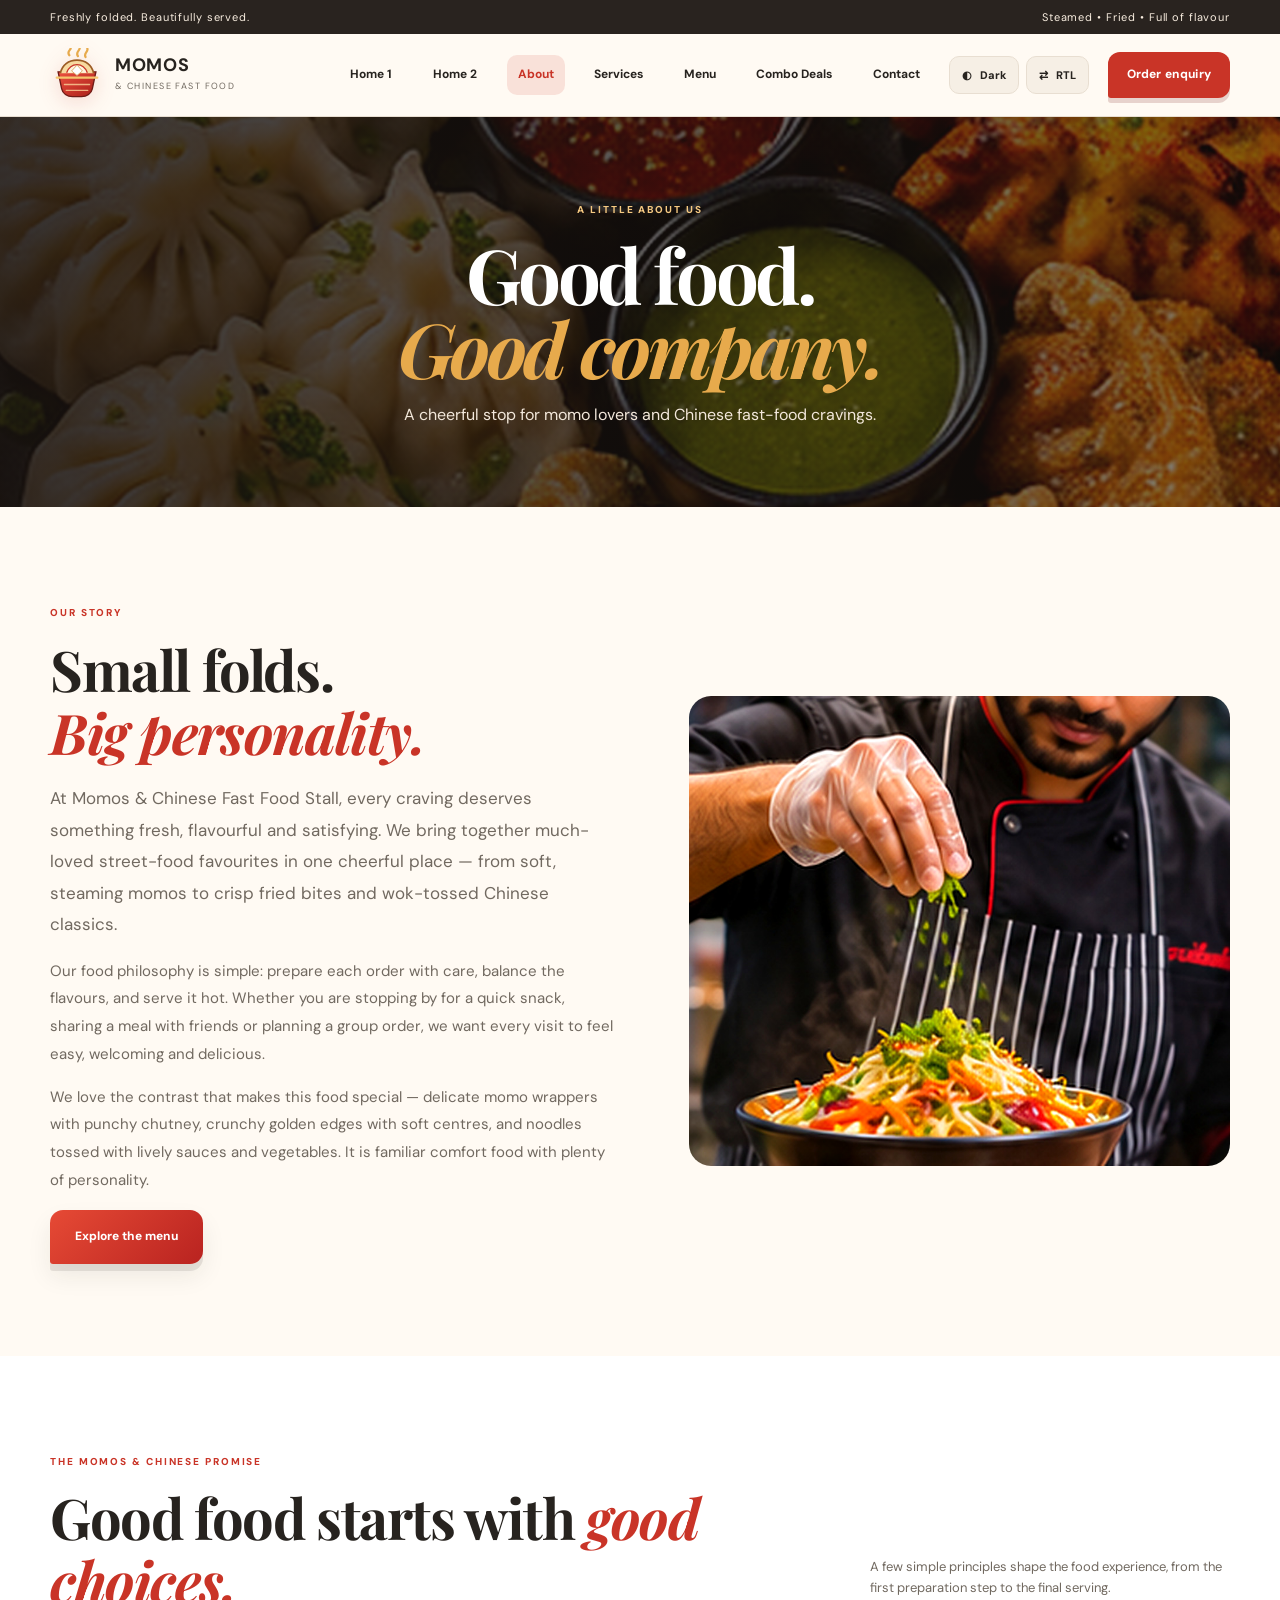
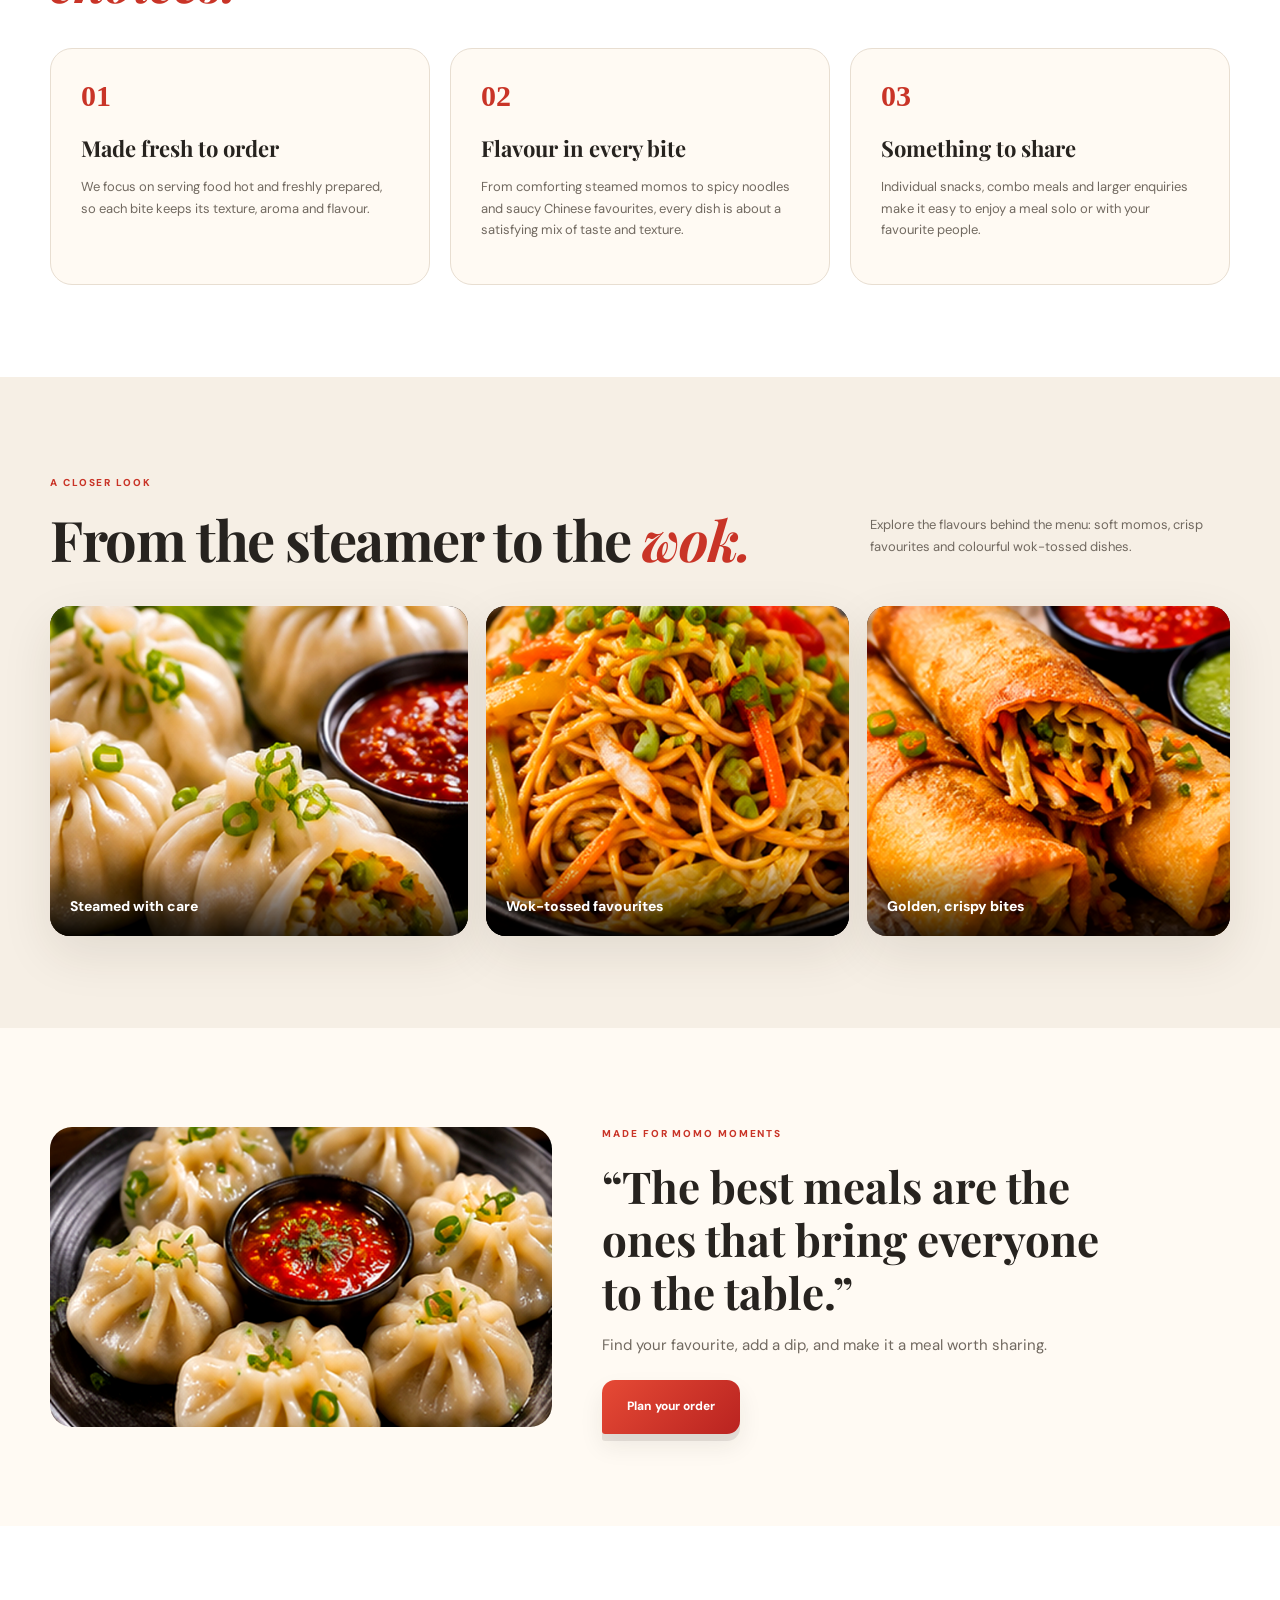
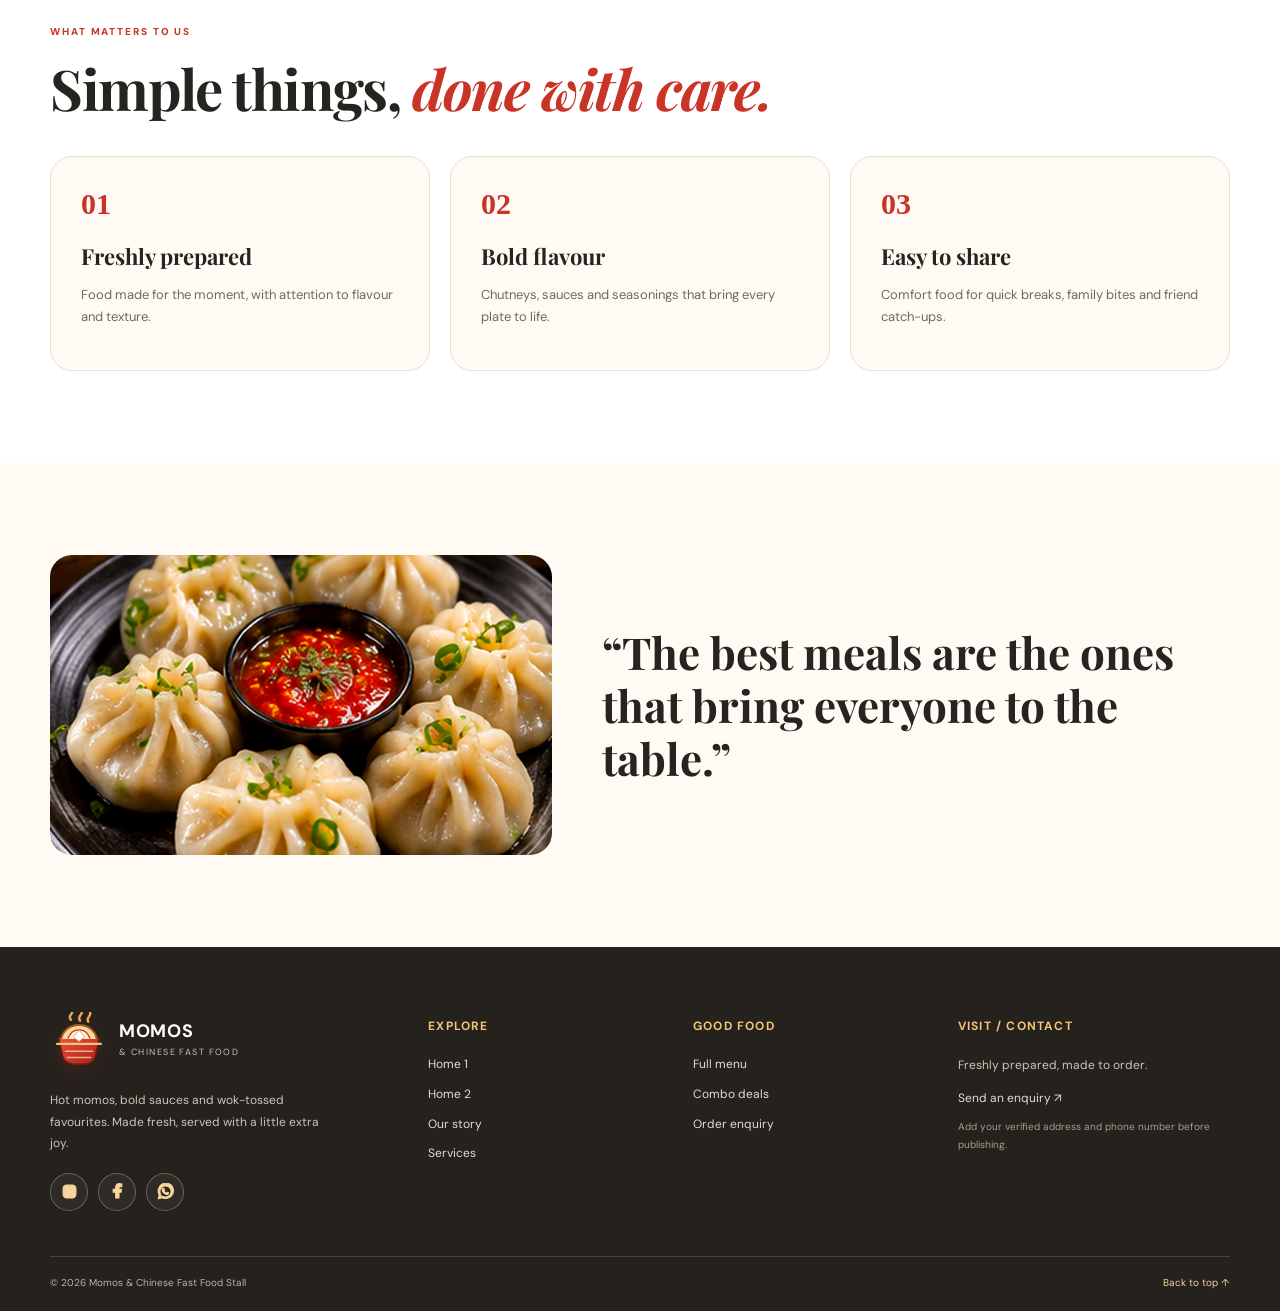
==== about.html @ 8ae29ef1 "firstbasic" ====
<!doctype html>
<html lang="en" dir="ltr" data-theme="light">

<head>
    <meta charset="utf-8">
    <meta name="viewport" content="width=device-width, initial-scale=1">
    <meta name="theme-color" content="#f7f1e8">
    <meta name="description" content="About Us | Momos & Chinese Fast Food Stall">
    <title>About Us | Momos & Chinese Fast Food Stall</title>
    <link rel="icon" href="assets/favicon.svg" type="image/svg+xml">
    <link rel="preconnect" href="https://fonts.googleapis.com">
    <link rel="preconnect" href="https://fonts.gstatic.com" crossorigin>
    <link
        href="https://fonts.googleapis.com/css2?family=DM+Sans:wght@400;500;600;700;800&family=Playfair+Display:wght@600;700;800&display=swap"
        rel="stylesheet">
    <link rel="stylesheet" href="assets/style.css">
</head>

<body class="inner-page" id="top">
    <header class="site-header">
        <div class="top-strip">
            <div class="container top-inner"><span>Freshly folded. Beautifully served.</span><span>Steamed • Fried •
                    Full of flavour</span></div>
        </div>
        <div class="container nav-wrap">
            <a class="brand" href="index.html"><img class="brand-logo" src="assets/momos-logo.svg"
                    alt="Momos & Chinese logo"><span><b>MOMOS</b><small>& CHINESE FAST FOOD</small></span></a>
            <button class="menu-toggle" aria-label="Open navigation"
                aria-expanded="false"><i></i><i></i><i></i></button>
            <nav class="main-nav"><a href="index.html" class="">Home 1</a><a href="home-2.html" class="">Home 2</a><a
                    href="about.html" class="active">About</a><a href="services.html" class="">Services</a><a
                    href="menu.html" class="">Menu</a><a href="combos.html" class="">Combo Deals</a><a
                    href="contact.html" class="">Contact</a>
                <div class="nav-tools"><button class="tool-btn" id="themeToggle" type="button"
                        aria-label="Toggle dark theme">◐ <span>Theme</span></button><button class="tool-btn"
                        id="rtlToggle" type="button" aria-label="Toggle RTL layout">⇄ <span>RTL</span></button></div><a
                    class="nav-order" href="contact.html#order-form">Order enquiry <span> </span></a>
            </nav>
        </div>
    </header>
    <main>
        <section class="page-hero">
            <div class="page-hero-bg" style="background-image:url('assets/images/food-08.jpg')"></div>
            <div class="page-hero-overlay"></div>
            <div class="container page-hero-content"><span class="eyebrow light">A LITTLE ABOUT US</span>
                <h1>Good food.<br><em>Good company.</em></h1>
                <p>A cheerful stop for momo lovers and Chinese fast-food cravings.</p>
            </div>
        </section>
        <section class="section">
            <div class="container about-layout" data-reveal>
                <div><span class="eyebrow">OUR STORY</span>
                    <h2>Small folds.<br><em>Big personality.</em></h2>
                    <p class="lead">At Momos & Chinese Fast Food Stall, every craving deserves something fresh,
                        flavourful and satisfying. We bring together much-loved street-food favourites in one cheerful
                        place — from soft, steaming momos to crisp fried bites and wok-tossed Chinese classics.</p>
                    <p>Our food philosophy is simple: prepare each order with care, balance the flavours, and serve it
                        hot. Whether you are stopping by for a quick snack, sharing a meal with friends or planning a
                        group order, we want every visit to feel easy, welcoming and delicious.</p>
                    <p>We love the contrast that makes this food special — delicate momo wrappers with punchy chutney,
                        crunchy golden edges with soft centres, and noodles tossed with lively sauces and vegetables. It
                        is familiar comfort food with plenty of personality.</p><a class="btn btn-primary"
                        href="menu.html">Explore the menu</a>
                </div><img src="assets/images/food-17.jpg"
                    alt="A freshly prepared platter of momos and Chinese favourites" loading="lazy">
            </div>
        </section>
        <section class="section values-section">
            <div class="container" data-reveal>
                <div class="section-head">
                    <div><span class="eyebrow">THE MOMOS & CHINESE PROMISE</span>
                        <h2>Good food starts with <em>good choices.</em></h2>
                    </div>
                    <p class="section-note">A few simple principles shape the food experience, from the first
                        preparation step to the final serving.</p>
                </div>
                <div class="value-grid">
                    <article><b>01</b>
                        <h3>Made fresh to order</h3>
                        <p>We focus on serving food hot and freshly prepared, so each bite keeps its texture, aroma and
                            flavour.</p>
                    </article>
                    <article><b>02</b>
                        <h3>Flavour in every bite</h3>
                        <p>From comforting steamed momos to spicy noodles and saucy Chinese favourites, every dish is
                            about a satisfying mix of taste and texture.</p>
                    </article>
                    <article><b>03</b>
                        <h3>Something to share</h3>
                        <p>Individual snacks, combo meals and larger enquiries make it easy to enjoy a meal solo or with
                            your favourite people.</p>
                    </article>
                </div>
            </div>
        </section>
        <section class="section about-gallery-section">
            <div class="container" data-reveal>
                <div class="section-head">
                    <div><span class="eyebrow">A CLOSER LOOK</span>
                        <h2>From the steamer to the <em>wok.</em></h2>
                    </div>
                    <p class="section-note">Explore the flavours behind the menu: soft momos, crisp favourites and
                        colourful wok-tossed dishes.</p>
                </div>
                <div class="about-photo-grid">
                    <figure><img src="assets/images/food-01.jpg" alt="Steamed momos with chilli dip" loading="lazy">
                        <figcaption>Steamed with care</figcaption>
                    </figure>
                    <figure><img src="assets/images/food-04.jpg" alt="Wok tossed noodles with vegetables"
                            loading="lazy">
                        <figcaption>Wok-tossed favourites</figcaption>
                    </figure>
                    <figure><img src="assets/images/food-07.jpg" alt="Golden fried momos and dipping sauce"
                            loading="lazy">
                        <figcaption>Golden, crispy bites</figcaption>
                    </figure>
                </div>
            </div>
        </section>
        <section class="section">
            <div class="container about-quote" data-reveal><img src="assets/images/food-10.jpg"
                    alt="A colourful platter of momos and Chinese snacks" loading="lazy">
                <div><span class="eyebrow">MADE FOR MOMO MOMENTS</span>
                    <blockquote>“The best meals are the ones that bring everyone to the table.”</blockquote>
                    <p>Find your favourite, add a dip, and make it a meal worth sharing.</p><a class="btn btn-primary"
                        href="contact.html#order-form">Plan your order</a>
                </div>
            </div>
        </section>
        <section class="section values-section">
            <div class="container">
                <div class="section-head">
                    <div><span class="eyebrow">WHAT MATTERS TO US</span>
                        <h2>Simple things, <em>done with care.</em></h2>
                    </div>
                </div>
                <div class="value-grid">
                    <article><b>01</b>
                        <h3>Freshly prepared</h3>
                        <p>Food made for the moment, with attention to flavour and texture.</p>
                    </article>
                    <article><b>02</b>
                        <h3>Bold flavour</h3>
                        <p>Chutneys, sauces and seasonings that bring every plate to life.</p>
                    </article>
                    <article><b>03</b>
                        <h3>Easy to share</h3>
                        <p>Comfort food for quick breaks, family bites and friend catch-ups.</p>
                    </article>
                </div>
            </div>
        </section>
        <section class="section">
            <div class="container about-quote"><img src="assets/images/food-10.jpg" alt="Steamed momos close up">
                <blockquote>“The best meals are the ones that bring everyone to the table.”</blockquote>
            </div>
        </section>
    </main>
    <footer class="footer">
        <div class="container footer-grid">
            <div class="footer-brand"><a class="brand" href="index.html"><img class="brand-logo"
                        src="assets/momos-logo.svg" alt="Momos & Chinese logo"><span><b>MOMOS</b><small>& CHINESE FAST
                            FOOD</small></span></a>
                <p>Hot momos, bold sauces and wok-tossed favourites. Made fresh, served with a little extra joy.</p>
                <div class="footer-social" aria-label="Social media links"><a href="https://www.instagram.com/"
                        target="_blank" rel="noopener" aria-label="Instagram" title="Instagram"><svg viewBox="0 0 24 24"
                            aria-hidden="true">
                            <rect x="3" y="3" width="18" height="18" rx="5" />
                            <circle cx="12" cy="12" r="4" />
                            <circle cx="17.5" cy="6.5" r="1" />
                        </svg></a><a href="https://www.facebook.com/" target="_blank" rel="noopener"
                        aria-label="Facebook" title="Facebook"><svg viewBox="0 0 24 24" aria-hidden="true">
                            <path
                                d="M14 21v-8h3l.5-4H14V7c0-1.2.4-2 2-2h2V1.4C17.2 1.2 16.1 1 14.7 1 11.5 1 9.5 3 9.5 6.6V9H6v4h3.5v8z" />
                        </svg></a><a href="https://wa.me/" target="_blank" rel="noopener" aria-label="WhatsApp"
                        title="WhatsApp"><svg viewBox="0 0 24 24" aria-hidden="true">
                            <path
                                d="M20.5 3.5A11 11 0 0 0 3.2 16.8L2 22l5.4-1.4A11 11 0 0 0 20.5 3.5ZM12 20a8 8 0 0 1-4.1-1.1l-.3-.2-3.2.8.9-3.1-.2-.3A8 8 0 1 1 12 20Zm4.4-6c-.2-.1-1.4-.7-1.6-.8s-.4-.1-.5.1-.6.8-.8.9-.3.2-.5.1a6.5 6.5 0 0 1-1.9-1.2 7 7 0 0 1-1.3-1.6c-.1-.2 0-.3.1-.4l.4-.5c.1-.1.2-.3.2-.4s0-.3-.1-.4l-.7-1.7c-.2-.4-.4-.4-.5-.4h-.5c-.2 0-.4.1-.6.3s-.8.8-.8 1.9.8 2.2.9 2.3a9.7 9.7 0 0 0 3.7 3.3c.5.2.9.4 1.2.5.5.2 1 .2 1.4.1.4-.1 1.4-.6 1.6-1.1s.2-1 .1-1.1-.2-.2-.4-.3Z" />
                        </svg></a></div>
            </div>
            <div>
                <h4>Explore</h4><a href="index.html">Home 1</a><a href="home-2.html">Home 2</a><a href="about.html">Our
                    story</a><a href="services.html">Services</a>
            </div>
            <div>
                <h4>Good food</h4><a href="menu.html">Full menu</a><a href="combos.html">Combo deals</a><a
                    href="contact.html">Order enquiry</a>
            </div>
            <div>
                <h4>Visit / Contact</h4>
                <p>Freshly prepared, made to order.</p><a href="contact.html#order-form">Send an enquiry ↗</a>
                <p class="footer-note">Add your verified address and phone number before publishing.</p>
            </div>
        </div>
        <div class="container footer-bottom"><span>© <span id="year"></span> Momos & Chinese Fast Food Stall</span><a
                href="#top">Back to top ↑</a></div>
    </footer>
    <script src="assets/site.js"></script>
</body>

</html>
---- assets/style.css ----
:root{--bg:#fffaf3;--surface:#fff;--surface-2:#f6efe5;--ink:#27231f;--muted:#716960;--line:#e8ded1;--red:#c93427;--red-dark:#a9251d;--gold:#e7aa4c;--green:#2e634e;--shadow:0 18px 50px rgba(50,35,20,.10);--radius:22px}
*{box-sizing:border-box}html{scroll-behavior:smooth;scroll-padding-top:100px}body{margin:0;background:var(--bg);color:var(--ink);font-family:"DM Sans",Arial,sans-serif;font-size:15px;line-height:1.65;transition:background .25s,color .25s}img{display:block;max-width:100%;height:auto}a{color:inherit;text-decoration:none}button,input,select,textarea{font:inherit}button,a{-webkit-tap-highlight-color:transparent}.container{width:min(1180px,calc(100% - 48px));margin-inline:auto}
.top-strip{background:#29231f;color:#f9eee0;font-size:11px;letter-spacing:.08em}.top-inner{display:flex;justify-content:space-between;padding:8px 0}.site-header{position:sticky;top:0;z-index:100;background:rgba(255,250,243,.96);backdrop-filter:blur(14px);border-bottom:1px solid var(--line)}.nav-wrap{display:flex;align-items:center;justify-content:space-between;min-height:82px;gap:22px}.brand{display:inline-flex;align-items:center;gap:11px;flex-shrink:0}.brand-mark{width:43px;height:43px;border-radius:50%;display:grid;place-items:center;background:var(--red);color:white;font-family:Georgia,serif;font-weight:800;font-size:24px;box-shadow:0 7px 16px #c9342733}.brand b{display:block;font-size:17px;line-height:1.05;letter-spacing:.12em}.brand small{display:block;font-size:9px;letter-spacing:.16em;color:var(--muted);margin-top:4px}.main-nav{display:flex;align-items:center;gap:clamp(12px,1.45vw,22px)}.main-nav>a:not(.nav-order){font-size:12px;font-weight:700;color:var(--muted);transition:color .2s}.main-nav>a.active,.main-nav>a:hover{color:var(--red)}.nav-order{padding:12px 18px;background:var(--red);color:#fff;border-radius:999px;font-size:12px;font-weight:800;white-space:nowrap}.nav-order:hover{background:var(--red-dark)}.nav-tools{display:flex;gap:7px}.tool-btn{border:1px solid var(--line);background:var(--surface-2);color:var(--ink);border-radius:999px;padding:8px 11px;font-size:11px;font-weight:800;cursor:pointer}.tool-btn span{margin-inline-start:4px}.menu-toggle{display:none;width:44px;height:44px;border:1px solid var(--line);border-radius:12px;background:var(--surface);padding:10px;cursor:pointer}.menu-toggle i{display:block;height:2px;background:var(--ink);margin:5px 0;border-radius:4px}
.hero{position:relative;overflow:hidden}.hero-one{min-height:660px;display:flex;align-items:center;background:#201d19;color:white}.hero-photo,.hero-shade{position:absolute;inset:0}.hero-photo img{width:100%;height:100%;object-fit:cover;object-position:center 52%}.hero-shade{background:linear-gradient(90deg,rgba(19,17,14,.88),rgba(19,17,14,.64) 47%,rgba(19,17,14,.08))}.hero-content{position:relative;z-index:2;padding-block:110px 100px;color:white}.eyebrow{display:inline-block;font-size:10px;font-weight:800;letter-spacing:.19em;color:var(--red);text-transform:uppercase}.eyebrow.light{color:#f5c982}.hero h1,.page-hero h1{font:700 clamp(54px,7.6vw,96px)/.98 "Playfair Display",Georgia,serif;letter-spacing:-.045em;margin:24px 0}.hero h1 em,.page-hero h1 em,h2 em{color:var(--gold);font-style:italic}.hero-content p{max-width:530px;color:#f1e8dc;font-size:17px;line-height:1.8}.hero-actions{display:flex;align-items:center;gap:15px;flex-wrap:wrap;margin-top:32px}.btn{display:inline-flex;align-items:center;justify-content:center;gap:15px;min-height:50px;padding:13px 22px;border:0;border-radius:999px;font-size:12px;font-weight:800;cursor:pointer;transition:transform .2s,box-shadow .2s,background .2s}.btn:hover{transform:translateY(-3px);box-shadow:0 12px 24px #0002}.btn-primary{background:var(--red);color:white}.btn-primary:hover{background:var(--red-dark)}.btn-dark{background:#29231f;color:white}.btn-light{background:#fff7eb;color:#29231f}.btn-ghost{border:1px solid #ffffff80;color:white;background:#ffffff12}.text-link{display:inline-flex;gap:10px;align-items:center;font-size:12px;font-weight:800;color:var(--red);border-bottom:1px solid currentColor;padding-bottom:5px}.hero-stamp{position:absolute;right:40px;bottom:65px;display:flex;align-items:center;gap:10px;border:1px solid #fff8;border-radius:100px;padding:12px 17px;color:white}.hero-stamp b{font:700 25px Georgia}.hero-stamp span{font-size:8px;line-height:1.4;letter-spacing:.15em}
.ticker{overflow:hidden;background:var(--red);color:white;white-space:nowrap;padding:14px 0;font-size:12px;font-weight:800;letter-spacing:.2em}.ticker div{width:max-content;animation:marquee 30s linear infinite}.ticker i{font-style:normal;color:#f7c777;padding:0 25px}@keyframes marquee{to{transform:translateX(-30%)}}
.section{padding:92px 0}.intro-section{background:var(--surface)}.split-intro,.section-head,.final-cta-inner{display:flex;justify-content:space-between;align-items:end;gap:40px}.split-intro>div:first-child{max-width:520px}.split-intro>div:last-child{max-width:490px}.lead{font-size:17px;line-height:1.85;color:var(--muted)}h2{font:700 clamp(34px,4.4vw,56px)/1.12 "Playfair Display",Georgia,serif;letter-spacing:-.025em;margin:14px 0 20px}h2 em{color:var(--red)}.section-head{margin-bottom:36px}.section-head h2{margin-bottom:0}.section-note{max-width:360px;color:var(--muted);font-size:13px}
.food-grid{display:grid;gap:20px}.food-grid.four{grid-template-columns:repeat(4,minmax(0,1fr))}.food-grid.three{grid-template-columns:repeat(3,minmax(0,1fr))}.food-card{background:var(--surface);border:1px solid var(--line);border-radius:var(--radius);overflow:hidden;transition:transform .3s,box-shadow .3s}.food-card:hover{transform:translateY(-7px);box-shadow:var(--shadow)}.food-card img{width:100%;height:220px;object-fit:cover;transition:transform .6s}.food-card:hover img{transform:scale(1.04)}.food-card>div{padding:22px}.tag{font-size:9px;letter-spacing:.16em;font-weight:800;color:var(--red)}.food-card h3,.service-card h3,.combo-card h3{font:700 23px "Playfair Display",Georgia,serif;margin:9px 0}.food-card p,.service-card p,.combo-card p{font-size:13px;color:var(--muted);margin:0;line-height:1.7}
.feature-band{background:#29231f;color:#fff;padding:70px 0}.feature-grid,.combo-grid,.story-grid,.hero-two-grid,.dark-feature-grid,.promo-grid,.combo-show-grid,.chef-note-grid,.service-banner-inner{display:grid;grid-template-columns:1fr 1fr;gap:70px;align-items:center}.feature-image img{width:100%;height:430px;object-fit:cover;border-radius:var(--radius)}.feature-copy h2,.feature-copy p,.dark-feature h2,.dark-feature p,.combo-show h2,.combo-show p,.banner-cta h2{color:#fff}.feature-copy p,.dark-feature p,.combo-show p{max-width:470px;color:#d8cec2;line-height:1.85}.combo-grid img,.story-grid img,.promo-grid img,.chef-note-grid img{width:100%;height:410px;object-fit:cover;border-radius:var(--radius)}.combo-grid>div,.story-grid>div,.promo-grid>div,.chef-note-grid>div{max-width:500px}.story-strip{background:var(--surface)}.reviews{padding-top:0}.review-box{background:var(--green);color:#fff;text-align:center;border-radius:28px;padding:70px 20px}.review-box h2{color:white}.review-box p{color:#e5efe8}.final-cta{padding-top:15px}.final-cta-inner{background:var(--surface-2);padding:36px 42px;border-radius:var(--radius)}.final-cta h2{margin:8px 0 0}.final-cta h2 em{color:var(--red)}
.hero-two{padding:75px 0;background:var(--surface-2);overflow:hidden}.hero-two-grid{grid-template-columns:1fr 1fr;gap:55px}.hero-two-copy h1{font:700 clamp(54px,7vw,88px)/1 "Playfair Display",Georgia,serif;margin:22px 0}.hero-two-copy h1 em{color:var(--red)}.hero-two-copy>p{max-width:520px;font-size:17px;color:var(--muted);line-height:1.8}.hero-two-images{position:relative;min-height:530px}.hero-main-img{width:82%;height:470px;object-fit:cover;border-radius:48% 48% 18px 18px;margin-inline-start:auto}.hero-float-img{position:absolute;bottom:0;left:0;width:48%;height:230px;object-fit:cover;border:9px solid var(--surface-2);border-radius:20px}.round-note{position:absolute;right:0;top:20px;width:105px;height:105px;border-radius:50%;background:var(--red);color:white;display:grid;place-items:center;text-align:center;font-size:12px;line-height:1.2;font-weight:800;letter-spacing:.12em;transform:rotate(10deg)}.mini-stats{display:flex;gap:32px;margin-top:42px}.mini-stats div{display:flex;align-items:center;gap:10px}.mini-stats b{font:700 30px Georgia;color:var(--red)}.mini-stats span{font-size:8px;letter-spacing:.13em;font-weight:800;line-height:1.4;color:var(--muted)}.category-ribbon{padding:28px 0;background:var(--red);color:white}.category-ribbon-grid{display:grid;grid-template-columns:repeat(4,1fr);gap:20px}.category-ribbon a{display:grid;grid-template-columns:30px 1fr;align-items:center;border-right:1px solid #ffffff55;padding-inline-end:14px}.category-ribbon a:last-child{border:0}.category-ribbon a>span{grid-column:2;font-size:11px;color:#ffe4d4}.category-ribbon a>b{font:700 21px "Playfair Display"}.category-ribbon a:first-letter{color:#ffd38b}.dark-feature{background:#28231f;color:#fff}.dark-feature-grid img{width:100%;height:430px;object-fit:cover;border-radius:var(--radius)}.split-promo{background:var(--surface)}.combo-show{background:var(--green);color:white}.combo-show-grid img{width:100%;height:420px;object-fit:cover;border-radius:var(--radius)}.chef-note{background:var(--surface)}.banner-cta{position:relative;overflow:hidden;border-radius:var(--radius);min-height:410px;display:flex;align-items:center;padding:55px;color:white;background:#29231f}.banner-cta>img{position:absolute;inset:0;width:100%;height:100%;object-fit:cover;opacity:.42}.banner-cta>div{position:relative;z-index:1}.banner-cta h2{color:#fff}
.page-hero{position:relative;min-height:390px;display:flex;align-items:center;overflow:hidden;background:#29231f;color:white}.page-hero-bg,.page-hero-overlay{position:absolute;inset:0}.page-hero-bg{background-size:cover;background-position:center;transform:scale(1.02)}.page-hero-overlay{background:linear-gradient(90deg,rgba(24,18,15,.88),rgba(24,18,15,.52))}.page-hero-content{position:relative;z-index:1;padding:75px 0;color:white;text-align:center}.page-hero h1{font-size:clamp(48px,6vw,76px);margin:16px 0}.page-hero p{max-width:600px;margin:0 auto;color:#f3e8db;font-size:16px}.about-layout{display:grid;grid-template-columns:1fr .95fr;gap:70px;align-items:center}.about-layout img{width:100%;height:470px;object-fit:cover;border-radius:var(--radius)}.about-layout p:not(.lead){color:var(--muted);line-height:1.85}.values-section{background:var(--surface)}.value-grid{display:grid;grid-template-columns:repeat(3,1fr);gap:20px}.value-grid article{padding:30px;border:1px solid var(--line);border-radius:var(--radius);background:var(--bg)}.value-grid article>b{font:700 30px Georgia;color:var(--red)}.value-grid h3{font:700 22px "Playfair Display";margin:20px 0 8px}.value-grid p{color:var(--muted);font-size:13px}.about-quote{display:grid;grid-template-columns:.8fr 1fr;gap:50px;align-items:center}.about-quote img{width:100%;height:300px;object-fit:cover;border-radius:var(--radius)}blockquote{font:700 clamp(26px,3vw,40px)/1.3 "Playfair Display";margin:0}
.service-grid{display:grid;grid-template-columns:repeat(3,1fr);gap:22px}.service-card{border:1px solid var(--line);background:var(--surface);border-radius:var(--radius);overflow:hidden}.service-card img{width:100%;height:250px;object-fit:cover}.service-card>div{padding:25px}.service-card .text-link{margin-top:20px}.service-banner{background:#29231f;color:white}.service-banner-inner img{width:100%;height:380px;object-fit:cover;border-radius:var(--radius)}.service-banner h2,.service-banner p{color:white}.service-banner p{max-width:450px;color:#d9d0c5}
.menu-hero{min-height:350px}.menu-intro{display:flex;justify-content:space-between;gap:30px;align-items:end;margin-bottom:25px}.menu-intro p{max-width:410px;color:var(--muted);font-size:13px}.filter-row{display:flex;gap:9px;flex-wrap:wrap;margin:25px 0 45px}.filter-btn{border:1px solid var(--line);background:var(--surface);color:var(--ink);border-radius:999px;padding:10px 18px;font-size:11px;font-weight:800;cursor:pointer}.filter-btn.active,.filter-btn:hover{background:var(--red);border-color:var(--red);color:white}.menu-category{margin:0 0 48px;scroll-margin-top:110px}.menu-category h3{font:700 28px "Playfair Display";margin:8px 0 20px}.menu-grid{display:grid;grid-template-columns:repeat(2,1fr);gap:16px}.menu-item{display:grid;grid-template-columns:125px 1fr;gap:17px;align-items:center;padding:13px;background:var(--surface);border:1px solid var(--line);border-radius:17px}.menu-item img{width:125px;height:112px;object-fit:cover;border-radius:12px}.item-title{display:flex;justify-content:space-between;gap:12px;align-items:start}.item-title h4{font-size:14px;margin:0}.item-title b{font-size:10px;color:var(--red);white-space:nowrap}.menu-item p{font-size:11px;color:var(--muted);margin:8px 0 0}.menu-bottom-cta{display:flex;align-items:center;justify-content:center;gap:20px;padding:25px;background:var(--surface-2);border-radius:var(--radius)}.menu-bottom-cta p{font-weight:800}
.combo-cards{display:grid;grid-template-columns:repeat(3,1fr);gap:22px}.combo-card{background:var(--surface);border:1px solid var(--line);border-radius:var(--radius);overflow:hidden}.combo-card.featured{transform:translateY(-10px);box-shadow:var(--shadow);border-color:var(--gold)}.combo-card img{width:100%;height:245px;object-fit:cover}.combo-card-body{padding:25px}.combo-card .btn{margin-top:20px}.combo-bottom{background:var(--green);color:white}.combo-bottom-inner{display:flex;align-items:center;justify-content:space-between;gap:30px}.combo-bottom h2,.combo-bottom p{color:white}.combo-bottom p{color:#e1ece3}
.contact-layout{display:grid;grid-template-columns:.9fr 1.1fr;gap:60px;align-items:start}.contact-copy h2{margin-top:12px}.contact-copy>p{color:var(--muted);line-height:1.85}.contact-copy>img{width:100%;height:260px;object-fit:cover;border-radius:var(--radius);margin-top:25px}.contact-info{display:grid;gap:15px;margin-top:28px}.contact-info div{display:grid;gap:4px;padding-inline-start:15px;border-inline-start:3px solid var(--red)}.contact-info b{font-size:10px;letter-spacing:.12em}.contact-info span{font-size:12px;color:var(--muted)}.order-form{background:var(--surface);border:1px solid var(--line);box-shadow:var(--shadow);padding:32px;border-radius:var(--radius)}.order-form h3{font:700 27px "Playfair Display";margin:8px 0 22px}.order-form label{display:grid;gap:7px;font-size:11px;font-weight:800;margin:0 0 15px}.order-form input,.order-form select,.order-form textarea{width:100%;padding:12px 13px;border:1px solid var(--line);border-radius:10px;background:var(--bg);color:var(--ink);outline:none}.order-form input:focus,.order-form select:focus,.order-form textarea:focus{border-color:var(--red);box-shadow:0 0 0 3px #c9342718}.form-row{display:grid;grid-template-columns:1fr 1fr;gap:14px}.form-submit{width:100%}.form-note{font-size:10px;color:var(--muted)}.form-result{margin-top:20px;padding:18px;background:var(--surface-2);border-radius:14px}.form-result textarea{margin:10px 0}.form-result span{display:block;font-size:11px;color:var(--green);margin-top:8px}
.footer{background:#25211d;color:#fff;padding:65px 0 20px}.footer-grid{display:grid;grid-template-columns:1.5fr 1fr 1fr 1.2fr;gap:38px}.footer .brand{color:white}.footer .brand small{color:#c9bfb2}.footer-brand p,.footer p{max-width:280px;color:#cfc4b8;font-size:12px;line-height:1.8}.footer h4{font-size:12px;letter-spacing:.1em;text-transform:uppercase;margin:5px 0 18px;color:#f4c477}.footer-grid>div:not(:first-child)>a{display:block;color:#e5dbd0;font-size:12px;margin:10px 0}.footer-grid a:hover{color:#f4c477}.footer-note{font-size:10px!important;color:#a99c8e!important}.footer-bottom{display:flex;justify-content:space-between;border-top:1px solid #ffffff26;padding-top:18px;margin-top:45px;color:#bdb2a6;font-size:10px}.footer-bottom a{color:#f3d4a2}
[data-reveal]{opacity:0;transform:translateY(18px);transition:opacity .6s,transform .6s}[data-reveal].visible{opacity:1;transform:none}
html[data-theme="dark"]{color-scheme:dark;--bg:#111815;--surface:#19231d;--surface-2:#222f26;--ink:#f4f7f2;--muted:#c5d0c7;--line:#405246;--red:#ff7767;--red-dark:#e45a4b;--gold:#f0c27a;--green:#254b39;--shadow:0 18px 50px rgba(0,0,0,.28)}
html[data-theme="dark"] body{background:var(--bg);color:var(--ink)}
html[data-theme="dark"] .site-header{background:rgba(17,24,21,.96);border-color:var(--line)}
html[data-theme="dark"] .brand small,html[data-theme="dark"] .main-nav>a:not(.nav-order){color:#d6e0d7}
html[data-theme="dark"] .tool-btn,html[data-theme="dark"] .filter-btn{background:#26342b;color:#f1f6ef;border-color:#536859}
html[data-theme="dark"] .intro-section,html[data-theme="dark"] .story-strip,html[data-theme="dark"] .split-promo,html[data-theme="dark"] .chef-note,html[data-theme="dark"] .values-section{background:#151f19}
html[data-theme="dark"] .food-card,html[data-theme="dark"] .service-card,html[data-theme="dark"] .combo-card,html[data-theme="dark"] .menu-item,html[data-theme="dark"] .order-form{background:#1c2921;border-color:#435548}
html[data-theme="dark"] .food-card h3,html[data-theme="dark"] .service-card h3,html[data-theme="dark"] .combo-card h3,html[data-theme="dark"] .menu-item h4,html[data-theme="dark"] .order-form h3,html[data-theme="dark"] .value-grid h3{color:#f7faf4}
html[data-theme="dark"] .lead,html[data-theme="dark"] .food-card p,html[data-theme="dark"] .service-card p,html[data-theme="dark"] .combo-card p,html[data-theme="dark"] .menu-intro p,html[data-theme="dark"] .menu-item p,html[data-theme="dark"] .about-layout p,html[data-theme="dark"] .contact-copy>p,html[data-theme="dark"] .section-note,html[data-theme="dark"] .contact-info span{color:#c5d0c7}
html[data-theme="dark"] .value-grid article{background:#1c2921;border-color:#435548}
html[data-theme="dark"] .order-form input,html[data-theme="dark"] .order-form select,html[data-theme="dark"] .order-form textarea{background:#111a14;color:#f4f7f2;border-color:#526758}
html[data-theme="dark"] .order-form input::placeholder,html[data-theme="dark"] .order-form textarea::placeholder{color:#aebcaf}
html[data-theme="dark"] .filter-btn.active{background:var(--red);color:#fff}
html[data-theme="dark"] .menu-bottom-cta,html[data-theme="dark"] .final-cta-inner{background:#25342a}
html[data-theme="dark"] .final-cta h2 em,html[data-theme="dark"] h2 em{color:#f2c57d}
html[data-theme="dark"] .btn-dark{background:#e8e9df;color:#172019}
html[data-theme="dark"] .btn-light{background:#f4e8d4;color:#211d18}
html[data-theme="dark"] .category-ribbon{background:#762b24}
html[data-theme="dark"] .footer{background:#080e0b}
html[dir="rtl"] body{direction:rtl}
html[dir="rtl"] .top-inner,html[dir="rtl"] .nav-wrap,html[dir="rtl"] .main-nav,html[dir="rtl"] .hero-actions,html[dir="rtl"] .split-intro,html[dir="rtl"] .section-head,html[dir="rtl"] .final-cta-inner,html[dir="rtl"] .combo-bottom-inner,html[dir="rtl"] .footer-bottom{direction:rtl}
html[dir="rtl"] .hero-shade{background:linear-gradient(270deg,rgba(19,17,14,.88),rgba(19,17,14,.64) 47%,rgba(19,17,14,.08))}
html[dir="rtl"] .hero-stamp{right:auto;left:40px}
html[dir="rtl"] .hero-float-img{left:auto;right:0}
html[dir="rtl"] .round-note{right:auto;left:0}
html[dir="rtl"] .page-hero-overlay{background:linear-gradient(270deg,rgba(24,18,15,.88),rgba(24,18,15,.52))}
html[dir="rtl"] .footer-grid,html[dir="rtl"] .food-grid,html[dir="rtl"] .service-grid,html[dir="rtl"] .combo-cards,html[dir="rtl"] .menu-grid,html[dir="rtl"] .value-grid{direction:rtl}
@media(max-width:1050px){.main-nav{gap:12px}.main-nav>a:not(.nav-order){font-size:11px}.nav-order{padding:10px 13px}.food-grid.four{grid-template-columns:repeat(2,1fr)}.footer-grid{grid-template-columns:repeat(2,1fr)}}
@media(max-width:850px){.container{width:min(100% - 36px,680px)}.top-inner span:last-child{display:none}.nav-wrap{min-height:72px}.menu-toggle{display:block}.main-nav{display:none;position:absolute;top:100%;left:0;right:0;background:var(--surface);padding:20px 24px 25px;border-bottom:1px solid var(--line);box-shadow:0 18px 30px #0002;flex-direction:column;align-items:stretch;gap:0;max-height:calc(100vh - 100px);overflow:auto}.main-nav.open{display:flex}.main-nav>a:not(.nav-order){padding:12px 4px;border-bottom:1px solid var(--line);font-size:13px}.nav-tools{padding:14px 0}.nav-order{text-align:center}.hero-one{min-height:600px}.hero-content{padding:90px 0}.hero-stamp{right:18px;bottom:20px}.hero-two-grid,.feature-grid,.combo-grid,.story-grid,.dark-feature-grid,.promo-grid,.combo-show-grid,.chef-note-grid,.service-banner-inner,.about-layout,.about-quote,.contact-layout{grid-template-columns:1fr;gap:35px}.hero-two{padding:55px 0}.hero-two-images{min-height:430px}.hero-main-img{height:390px}.hero-float-img{height:190px}.section{padding:68px 0}.service-grid,.combo-cards{grid-template-columns:1fr 1fr}.combo-card.featured{transform:none}.about-layout img{height:380px}.contact-layout{gap:40px}.page-hero{min-height:340px}.split-intro,.section-head,.final-cta-inner,.menu-intro{align-items:start;flex-direction:column;gap:15px}.category-ribbon-grid{grid-template-columns:repeat(2,1fr)}.category-ribbon a:nth-child(2){border:0}}
@media(max-width:560px){.container{width:calc(100% - 30px)}.top-strip{font-size:9px}.brand b{font-size:15px}.brand-mark{width:39px;height:39px}.hero-one{min-height:590px}.hero h1{font-size:54px}.hero-content p{font-size:15px}.hero-stamp{display:none}.hero-actions{align-items:stretch}.hero-actions .btn{width:100%}.section{padding:58px 0}.food-grid.four,.food-grid.three,.service-grid,.combo-cards,.value-grid,.menu-grid{grid-template-columns:1fr}.food-card img{height:230px}.feature-image img,.combo-grid img,.story-grid img,.promo-grid img,.chef-note-grid img,.dark-feature-grid img{height:280px}.hero-two-copy h1{font-size:53px}.hero-two-images{min-height:340px}.hero-main-img{height:320px;width:88%}.hero-float-img{height:150px;width:48%}.mini-stats{gap:15px}.mini-stats b{font-size:23px}.category-ribbon-grid{gap:12px}.category-ribbon a{padding:10px 0}.banner-cta{padding:30px 24px;min-height:360px}.page-hero{min-height:310px}.page-hero h1{font-size:47px}.menu-item{grid-template-columns:95px 1fr;gap:12px}.menu-item img{width:95px;height:95px}.item-title{display:block}.item-title b{display:block;margin-top:4px}.form-row{grid-template-columns:1fr;gap:0}.order-form{padding:22px}.footer-grid{grid-template-columns:1fr 1fr;gap:25px}.footer-brand{grid-column:1/-1}.footer-bottom{gap:12px;flex-wrap:wrap}.final-cta-inner{padding:27px 22px}.combo-bottom-inner{align-items:flex-start;flex-direction:column}.menu-bottom-cta{flex-direction:column}.round-note{width:82px;height:82px;font-size:10px}}
@media(prefers-reduced-motion:reduce){*,*::before,*::after{scroll-behavior:auto!important;animation-duration:.01ms!important;animation-iteration-count:1!important;transition-duration:.01ms!important}[data-reveal]{opacity:1;transform:none}}
\n.kitchen-pair{display:grid;grid-template-columns:1.15fr .85fr;gap:20px}.kitchen-pair img{width:100%;height:320px;object-fit:cover;border-radius:var(--radius)}@media(max-width:560px){.kitchen-pair{grid-template-columns:1fr}.kitchen-pair img{height:240px}}\n
/* Premium refresh: richer type, confident buttons and editorial food layouts */
.btn,.nav-order,.tool-btn{position:relative;isolation:isolate;overflow:hidden;letter-spacing:.015em;transition:transform .25s ease,box-shadow .25s ease,background .25s ease,border-color .25s ease}.btn{min-height:54px;padding:14px 25px;border-radius:13px 13px 13px 3px;box-shadow:0 7px 0 rgba(39,35,31,.10),0 12px 25px rgba(39,35,31,.08)}.btn::after,.nav-order::after{content:"";position:absolute;inset:0;transform:translateX(-110%);background:linear-gradient(105deg,transparent,rgba(255,255,255,.24),transparent);transition:transform .55s ease;z-index:-1}.btn:hover::after,.nav-order:hover::after{transform:translateX(110%)}.btn:hover{transform:translateY(-4px);box-shadow:0 5px 0 rgba(39,35,31,.08),0 17px 30px rgba(39,35,31,.18)}.btn-primary{background:linear-gradient(135deg,#e64a35,#b92320);color:#fff}.btn-dark{background:#29231f;color:#fff}.btn-outline{border:1px solid var(--line);background:var(--surface-2);color:var(--ink)}.nav-order{border-radius:12px 12px 12px 3px;padding:13px 19px;box-shadow:0 5px 0 rgba(125,31,25,.18)}.tool-btn{border-radius:10px;padding:9px 12px}.hero-title-premium{font-size:clamp(62px,8.8vw,112px)!important;line-height:.91!important;letter-spacing:-.075em!important;text-transform:uppercase;max-width:900px;text-shadow:0 8px 35px rgba(0,0,0,.26)}.hero-title-premium span{font-size:.56em;letter-spacing:.13em;color:#fff;display:inline-block;margin-bottom:12px}.hero-title-premium em{display:inline-block;color:#ffd18a!important;font-style:normal;position:relative}.hero-title-premium em::after{content:"";display:block;width:68%;height:7px;background:var(--red);border-radius:8px;transform:rotate(-2deg);margin:15px 0 0 5px;box-shadow:0 5px 0 rgba(255,255,255,.12)}
.premium-page-hero{min-height:480px}.premium-page-hero .page-hero-content{padding:90px 0 100px}.premium-page-hero h1{font-size:clamp(54px,7vw,88px);line-height:1.02;letter-spacing:-.055em}.premium-page-hero h1 em{color:#ffd18a}.premium-page-hero p{max-width:650px}.centered-actions{justify-content:center}.hero-side-note{position:absolute;bottom:28px;left:50%;transform:translateX(-50%);font-size:9px;letter-spacing:.28em;color:#fff9;font-weight:800;white-space:nowrap}.service-grid{align-items:stretch}.premium-service-card{box-shadow:0 14px 45px rgba(45,30,20,.06);transition:transform .35s,box-shadow .35s}.premium-service-card:hover{transform:translateY(-9px);box-shadow:0 25px 55px rgba(45,30,20,.14)}.service-image-wrap{position:relative;overflow:hidden}.premium-service-card .service-image-wrap img{height:265px;transition:transform .7s}.premium-service-card:hover .service-image-wrap img{transform:scale(1.06)}.service-number{position:absolute;bottom:14px;left:16px;background:#fff;color:#29231f;border-radius:8px;padding:7px 12px;font:700 15px Georgia;box-shadow:0 5px 20px #0002}.premium-service-card h3{font-size:27px}.premium-service-card>div:last-child{padding:27px}.service-points{padding:0;margin:18px 0 23px;list-style:none;display:grid;gap:8px}.service-points li{font-size:12px;color:var(--muted);padding-inline-start:22px;position:relative}.service-points li::before{content:"✳";position:absolute;inset-inline-start:0;color:var(--red)}.service-experience{background:#29231f;color:#fff;overflow:hidden}.service-experience-grid{display:grid;grid-template-columns:.9fr 1.1fr;gap:70px;align-items:center}.service-experience h2,.combo-feature-band h2{font:700 clamp(42px,5vw,65px)/1.05 "Playfair Display",Georgia,serif;letter-spacing:-.04em;color:#fff;margin:18px 0}.service-experience h2 em,.combo-feature-band h2 em{color:#f3c77f}.service-experience-copy p,.combo-feature-band p{color:#d7cec3;line-height:1.85;max-width:470px}.experience-tags{display:flex;flex-wrap:wrap;gap:9px;margin:25px 0}.experience-tags span{border:1px solid #ffffff3b;border-radius:100px;padding:8px 12px;font-size:9px;letter-spacing:.13em;color:#fff}.service-mosaic{display:grid;grid-template-columns:1.15fr .85fr;grid-template-rows:190px 190px;gap:14px;transform:rotate(2deg)}.service-mosaic img{width:100%;height:100%;object-fit:cover;border-radius:18px}.service-mosaic .mosaic-large{grid-row:span 2}.steps-grid{display:grid;grid-template-columns:repeat(3,1fr);gap:18px}.steps-grid article{padding:28px;border:1px solid var(--line);border-radius:18px;background:var(--surface);box-shadow:0 10px 35px rgba(45,30,20,.04)}.steps-grid article>b{display:grid;place-items:center;width:43px;height:43px;border-radius:12px;background:var(--red);color:#fff;font:700 14px Georgia}.steps-grid h3{font:700 22px "Playfair Display"}.steps-grid p{font-size:13px;color:var(--muted);line-height:1.8}
.premium-combo-cards{align-items:stretch}.premium-combo-cards .combo-card{box-shadow:0 15px 45px rgba(45,30,20,.07);transition:transform .35s,box-shadow .35s}.premium-combo-cards .combo-card:hover{transform:translateY(-9px);box-shadow:0 25px 55px rgba(45,30,20,.15)}.premium-combo-cards .combo-card.featured{transform:translateY(-12px);border:1px solid var(--gold)}.premium-combo-cards .combo-card.featured:hover{transform:translateY(-18px)}.combo-image{height:255px;position:relative;overflow:hidden}.combo-image img{height:100%;transition:transform .7s}.combo-card:hover .combo-image img{transform:scale(1.06)}.combo-index{position:absolute;left:16px;top:16px;background:#fff;color:#29231f;border-radius:8px;padding:7px 11px;font-size:9px;font-weight:900;letter-spacing:.13em}.combo-ribbon{position:absolute;right:0;bottom:16px;background:var(--red);color:#fff;padding:8px 13px;font-size:9px;font-weight:900;letter-spacing:.12em}.combo-card-body{padding:27px}.combo-card h3{font-size:27px}.combo-includes{display:grid;gap:5px;border-top:1px solid var(--line);padding-top:16px;margin-top:18px;margin-bottom:5px}.combo-includes b{font-size:9px;letter-spacing:.16em;color:var(--red)}.combo-includes span{font-size:11px;color:var(--muted)}.combo-feature-band{background:#29231f;color:white}.combo-feature-grid{display:grid;grid-template-columns:1fr 1fr;gap:70px;align-items:center}.combo-feature-images{position:relative;min-height:440px}.combo-feature-images img{position:absolute;object-fit:cover;border-radius:20px;box-shadow:0 20px 45px #0005}.combo-feature-images img:first-child{width:78%;height:390px;left:0;top:0}.combo-feature-images img:last-child{width:48%;height:210px;right:0;bottom:0;border:8px solid #29231f}.combo-perks{display:grid;gap:12px;margin:25px 0}.combo-perks span{display:flex;align-items:center;gap:14px;color:#eee5da;font-size:13px}.combo-perks b{color:#f2c57d;font:700 17px Georgia}.occasion-grid{display:grid;grid-template-columns:repeat(3,1fr);gap:20px}.occasion-grid article{border-radius:18px;overflow:hidden;background:var(--surface);border:1px solid var(--line)}.occasion-grid img{width:100%;height:220px;object-fit:cover}.occasion-grid article>div{padding:20px}.occasion-grid h3{font:700 22px "Playfair Display";margin:0 0 7px}.occasion-grid p{font-size:12px;color:var(--muted);margin:0;line-height:1.7}
.location-section{background:var(--surface-2)}.map-panel{display:grid;grid-template-columns:1.5fr .7fr;border:1px solid var(--line);border-radius:22px;overflow:hidden;background:var(--surface);box-shadow:var(--shadow)}.map-frame{min-height:390px;background:#e9e2d8}.map-frame iframe{width:100%;height:100%;min-height:390px;border:0;display:block;filter:saturate(.8)}.map-caption{padding:34px;display:flex;flex-direction:column;align-items:flex-start;justify-content:center}.map-pin{display:grid;place-items:center;width:48px;height:48px;background:#f9e7df;color:var(--red);border-radius:15px;font-size:25px;margin-bottom:18px}.map-caption b{font:700 22px "Playfair Display"}.map-caption p{font-size:13px;color:var(--muted);line-height:1.8;margin:10px 0 20px}
html[data-theme="dark"] .premium-service-card,html[data-theme="dark"] .steps-grid article,html[data-theme="dark"] .occasion-grid article{background:var(--surface);border-color:var(--line)}html[data-theme="dark"] .service-points li,html[data-theme="dark"] .combo-includes span{color:#c7c9c2}html[data-theme="dark"] .btn-outline{background:#252d28;color:#f5f1e8;border-color:#46534a}html[data-theme="dark"] .map-panel{background:var(--surface)}html[data-theme="dark"] .map-pin{background:#452b26;color:#ff9b83}html[dir="rtl"] .service-number,html[dir="rtl"] .combo-index{left:auto;right:16px}html[dir="rtl"] .combo-ribbon{right:auto;left:0}html[dir="rtl"] .service-mosaic{transform:rotate(-2deg)}
@media(max-width:850px){.service-experience-grid,.combo-feature-grid{grid-template-columns:1fr;gap:40px}.premium-combo-cards .combo-card.featured,.premium-combo-cards .combo-card.featured:hover{transform:none}.steps-grid{grid-template-columns:1fr 1fr}.map-panel{grid-template-columns:1fr}.map-frame,.map-frame iframe{min-height:320px}}
@media(max-width:560px){.hero-title-premium{font-size:clamp(46px,13vw,68px)!important}.hero-title-premium span{font-size:.5em}.hero-title-premium em::after{height:5px;margin-top:10px}.premium-page-hero{min-height:420px}.premium-page-hero .page-hero-content{padding:65px 0 75px}.premium-page-hero h1{font-size:clamp(42px,12vw,58px)}.centered-actions{align-items:stretch}.hero-side-note{font-size:8px;letter-spacing:.18em}.service-mosaic{grid-template-rows:140px 140px;gap:9px}.steps-grid,.occasion-grid{grid-template-columns:1fr}.combo-feature-images{min-height:330px}.combo-feature-images img:first-child{height:290px}.combo-feature-images img:last-child{height:150px}.map-caption{padding:25px}.map-frame,.map-frame iframe{min-height:280px}.btn{min-height:52px}}


/* Final quality pass: consistent contrast, image treatment and refined motion */
.main-nav>a:not(.nav-order){color:var(--ink)!important;opacity:.88;text-decoration:none;position:relative;padding:10px 0;transition:color .22s ease,opacity .22s ease,transform .22s ease}
.main-nav>a:not(.nav-order)::after{content:"";position:absolute;left:0;right:0;bottom:3px;height:2px;border-radius:3px;background:var(--red);transform:scaleX(0);transform-origin:left;transition:transform .25s ease}
.main-nav>a:not(.nav-order):hover,.main-nav>a:not(.nav-order):focus-visible,.main-nav>a:not(.nav-order).active{color:var(--red)!important;opacity:1}
.main-nav>a:not(.nav-order):hover::after,.main-nav>a:not(.nav-order):focus-visible::after,.main-nav>a:not(.nav-order).active::after{transform:scaleX(1)}
html[data-theme="dark"] .main-nav>a:not(.nav-order){color:#f5f0e8!important}
html[data-theme="dark"] .main-nav>a:not(.nav-order):hover,html[data-theme="dark"] .main-nav>a:not(.nav-order):focus-visible,html[data-theme="dark"] .main-nav>a:not(.nav-order).active{color:#ff8874!important}
html[data-theme="dark"] .main-nav{background:var(--surface)}
/* Buttons stay clean: no decorative arrow inside CTA labels. */
.btn,.nav-order{gap:8px;text-decoration:none}
.btn::before,.nav-order::before{content:none!important}
.btn:focus-visible,.nav-order:focus-visible,.tool-btn:focus-visible,.main-nav a:focus-visible{outline:3px solid #f0b65d;outline-offset:3px}
img{image-rendering:auto;-webkit-backface-visibility:hidden;backface-visibility:hidden}
.food-card img,.service-image-wrap img,.combo-image img,.about-layout>img,.about-quote>img,.about-photo-grid img{filter:saturate(1.04) contrast(1.025)}
.about-gallery-section{background:var(--surface-2)}
.about-photo-grid{display:grid;grid-template-columns:1.15fr 1fr 1fr;gap:18px}
.about-photo-grid figure{margin:0;position:relative;overflow:hidden;border-radius:20px;min-height:280px;background:#211b16;box-shadow:var(--shadow)}
.about-photo-grid img{width:100%;height:330px;object-fit:cover;transition:transform .8s cubic-bezier(.2,.7,.2,1),filter .5s}
.about-photo-grid figure:hover img{transform:scale(1.07);filter:saturate(1.15)}
.about-photo-grid figcaption{position:absolute;inset:auto 0 0;padding:34px 20px 18px;color:#fff;font-weight:800;font-size:14px;background:linear-gradient(transparent,rgba(0,0,0,.78))}
.about-quote>div{max-width:520px}.about-quote blockquote{font:700 clamp(28px,3.6vw,44px)/1.2 "Playfair Display",Georgia,serif;margin:15px 0;color:var(--ink)}.about-quote>div>p{color:var(--muted);margin:0 0 22px}
/* Scroll reveals and layered hover motion */
[data-reveal]{opacity:0;transform:translateY(26px);transition:opacity .8s ease,transform .8s cubic-bezier(.2,.7,.2,1)}
[data-reveal].visible{opacity:1;transform:translateY(0)}
.food-card,.service-card,.combo-card,.value-grid article,.steps-grid article,.occasion-grid article{transition:transform .38s cubic-bezier(.2,.7,.2,1),box-shadow .38s,border-color .38s}
.food-card:hover,.service-card:hover,.combo-card:hover,.value-grid article:hover,.steps-grid article:hover,.occasion-grid article:hover{transform:translateY(-8px);box-shadow:0 24px 55px rgba(25,18,12,.14)}
.btn{transition:transform .25s cubic-bezier(.2,.7,.2,1),box-shadow .25s,background .25s}
.btn:active,.nav-order:active{transform:translateY(1px) scale(.985)}
@keyframes softFloat{0%,100%{transform:translateY(0)}50%{transform:translateY(-9px)}}
.hero-stamp{animation:softFloat 5s ease-in-out infinite}
@media(max-width:850px){.main-nav>a:not(.nav-order)::after{display:none}.about-photo-grid{grid-template-columns:1fr 1fr}.about-photo-grid figure:first-child{grid-column:1/-1}.about-photo-grid img{height:260px}}
@media(max-width:560px){.about-photo-grid{grid-template-columns:1fr}.about-photo-grid figure:first-child{grid-column:auto}.about-photo-grid img{height:245px}}
@media(prefers-reduced-motion:reduce){[data-reveal],.hero-stamp{animation:none!important;transition:none!important;transform:none!important}}


/* Brand identity, accessible navigation and tablet layout refinement */
.brand-logo{width:54px;height:54px;object-fit:contain;flex:0 0 54px;filter:drop-shadow(0 5px 10px rgba(201,52,39,.16))}
.footer .brand-logo{width:58px;height:58px;flex-basis:58px}
.brand b{letter-spacing:.035em;font-size:18px}
.footer-social{display:flex;align-items:center;gap:10px;margin-top:18px}
.footer-social a{width:38px;height:38px;border:1px solid #ffffff42;border-radius:50%;display:grid;place-items:center;color:#f7d59c;background:#ffffff0b;transition:transform .25s,background .25s,border-color .25s,color .25s}
.footer-social svg{width:17px;height:17px;fill:currentColor;stroke:currentColor;stroke-width:1.7}
.footer-social a:hover,.footer-social a:focus-visible{background:var(--red);border-color:var(--red);color:#fff;transform:translateY(-4px)}
/* Make navigation hover states high contrast in both themes. */
.main-nav>a:not(.nav-order){display:inline-flex;align-items:center;justify-content:center;min-height:40px;padding:9px 11px!important;border-radius:10px;color:var(--ink)!important;opacity:1!important;transition:color .2s,background .2s,transform .2s}
.main-nav>a:not(.nav-order)::after{display:none!important}
.main-nav>a:not(.nav-order):hover,.main-nav>a:not(.nav-order):focus-visible{background:var(--red)!important;color:#fff!important;transform:translateY(-1px)}
.main-nav>a:not(.nav-order).active{background:color-mix(in srgb,var(--red) 12%,transparent);color:var(--red)!important}
html[data-theme="dark"] .main-nav>a:not(.nav-order){color:#f5f0e8!important}
html[data-theme="dark"] .main-nav>a:not(.nav-order).active{background:#c9342730;color:#ff9a87!important}
html[data-theme="dark"] .main-nav>a:not(.nav-order):hover,html[data-theme="dark"] .main-nav>a:not(.nav-order):focus-visible{background:var(--red)!important;color:#fff!important}
/* Equal-height cards and consistently aligned action buttons. */
.service-grid,.combo-cards{align-items:stretch}
.premium-service-card,.combo-card{display:flex;flex-direction:column;height:100%}
.premium-service-card>div:last-child,.combo-card-body{display:flex;flex-direction:column;flex:1}
.premium-service-card .btn,.combo-card-body>.btn{margin-top:auto;align-self:flex-start;min-width:190px}
.service-points{margin-bottom:25px}
.food-card,.service-card,.combo-card,.steps-grid article,.occasion-grid article{min-width:0}
img{max-width:100%}
/* At 1024px and below use a clean collapsible nav rather than squeezing labels. */
@media(max-width:1100px){
 .nav-wrap{gap:14px}.brand b{font-size:16px}.brand-logo{width:48px;height:48px;flex-basis:48px}
 .menu-toggle{display:block;flex:0 0 44px}
 .main-nav{display:none;position:absolute;top:100%;left:0;right:0;z-index:120;background:var(--surface);padding:16px 24px 22px;border:1px solid var(--line);border-top:0;border-radius:0 0 18px 18px;box-shadow:0 20px 38px rgba(0,0,0,.16);flex-direction:column;align-items:stretch;gap:5px;max-height:calc(100vh - 90px);overflow:auto}
 .main-nav.open{display:flex}
 .main-nav>a:not(.nav-order){justify-content:flex-start;width:100%;padding:11px 14px!important;font-size:14px;border-bottom:0}
 .nav-tools{padding:10px 4px;display:flex;flex-wrap:wrap}
 .nav-order{text-align:center;margin-top:4px}
}
@media(min-width:851px) and (max-width:1100px){
 .container{width:calc(100% - 56px)}
 .food-grid.four{grid-template-columns:repeat(2,minmax(0,1fr))}
 .service-grid,.combo-cards{grid-template-columns:repeat(3,minmax(0,1fr));gap:16px}
 .premium-service-card>div:last-child,.combo-card-body{padding:20px}
 .premium-service-card h3,.combo-card h3{font-size:22px}
 .premium-service-card .btn,.combo-card-body>.btn{min-width:0;width:100%;padding-inline:13px}
 .footer-grid{grid-template-columns:1.3fr 1fr 1fr;gap:28px}
 .footer-grid>div:last-child{grid-column:1/-1}
 .hero-one{min-height:600px}
}
@media(min-width:561px) and (max-width:850px){
 .service-grid,.combo-cards,.food-grid.three,.occasion-grid{grid-template-columns:repeat(2,minmax(0,1fr));gap:16px}
 .premium-service-card>div:last-child,.combo-card-body{padding:20px}
 .premium-service-card .btn,.combo-card-body>.btn{width:100%;min-width:0;padding-inline:12px;font-size:11px}
 .service-image-wrap img,.combo-image{height:210px}
 .steps-grid{grid-template-columns:repeat(2,minmax(0,1fr))}
 .footer-grid{grid-template-columns:repeat(2,minmax(0,1fr));gap:25px}
 .footer-brand{grid-column:1/-1}
 .hero-one{min-height:570px}
}
@media(max-width:560px){.brand-logo{width:42px;height:42px;flex-basis:42px}.footer .brand-logo{width:48px;height:48px;flex-basis:48px}.footer-social a{width:36px;height:36px}}
@media(prefers-reduced-motion:no-preference){
 .section-head .eyebrow{animation:eyebrowFade .8s both}
 .page-hero-bg{animation:pageHeroDrift 18s ease-in-out infinite alternate}
 .about-photo-grid figure:nth-child(2){transition-delay:.12s}.about-photo-grid figure:nth-child(3){transition-delay:.22s}
}
@keyframes eyebrowFade{from{opacity:0;letter-spacing:.32em}to{opacity:1;letter-spacing:.19em}}
@keyframes pageHeroDrift{from{transform:scale(1)}to{transform:scale(1.07)}}
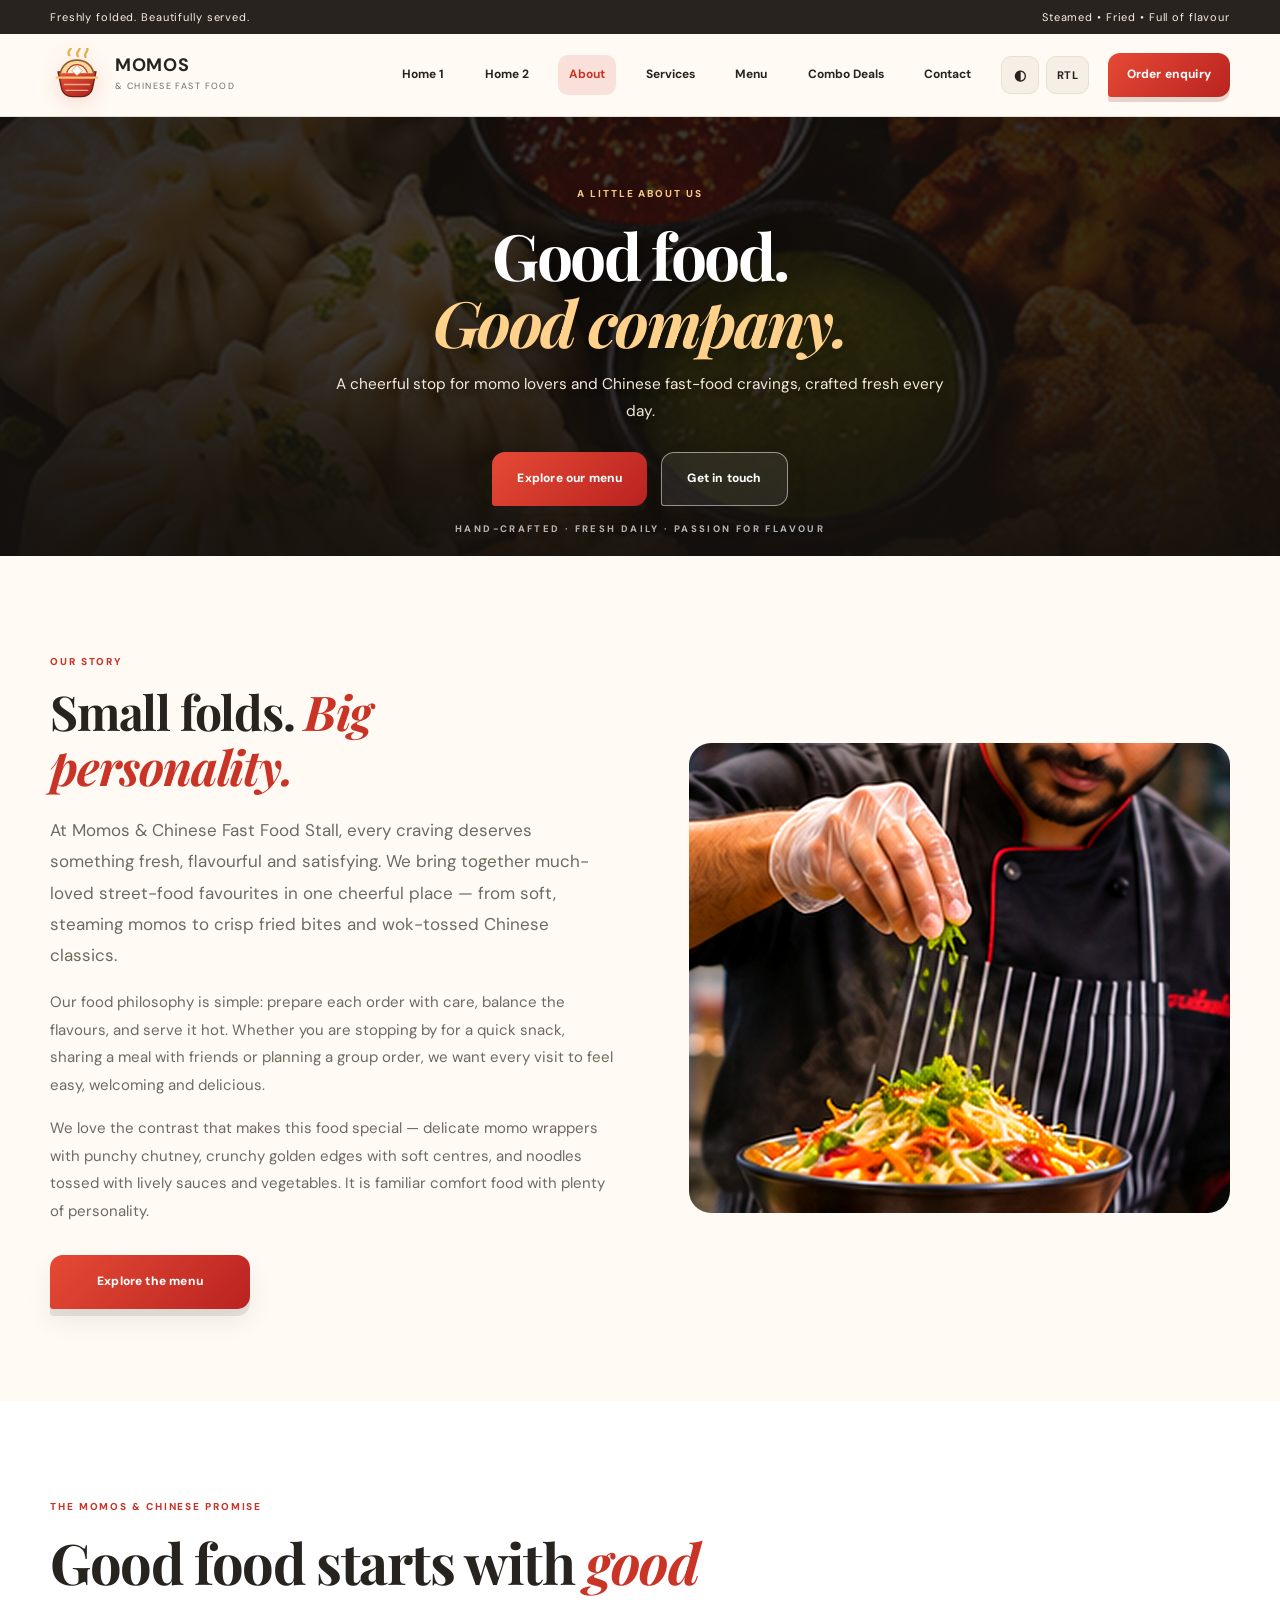
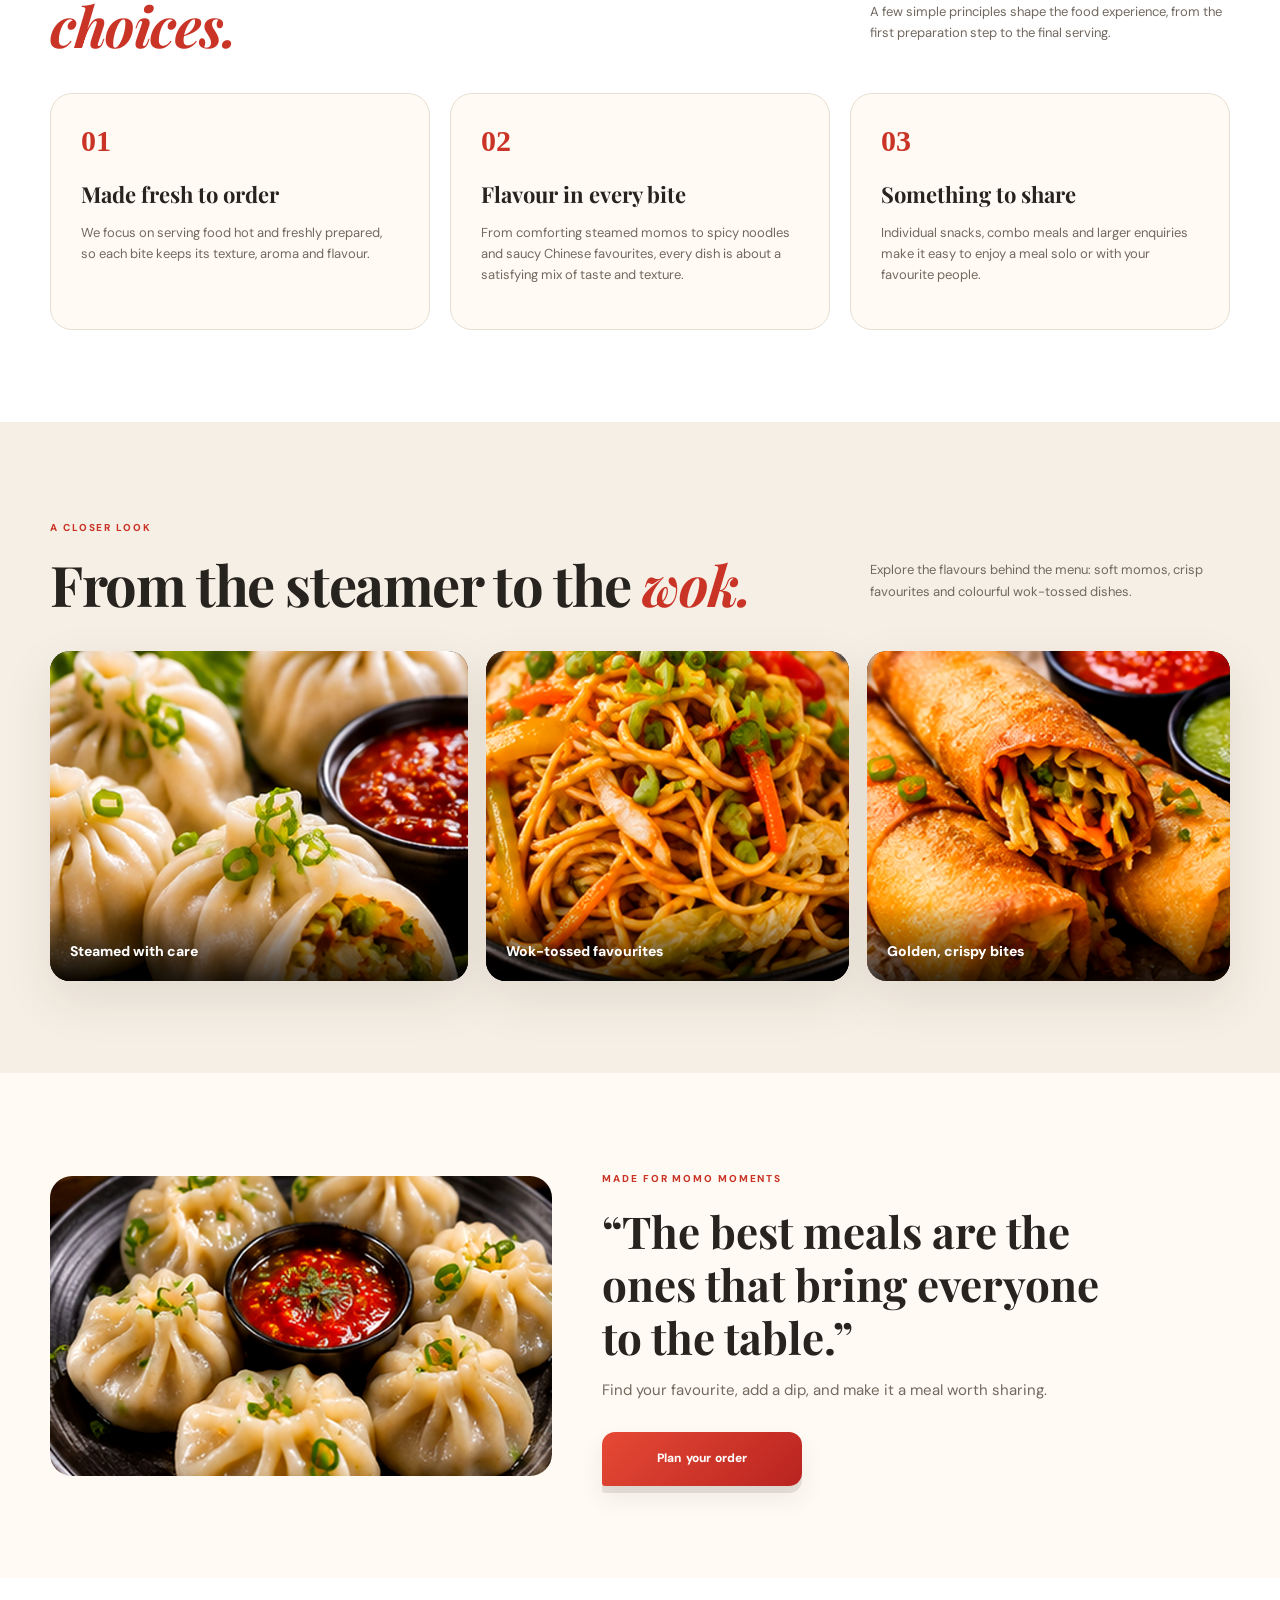
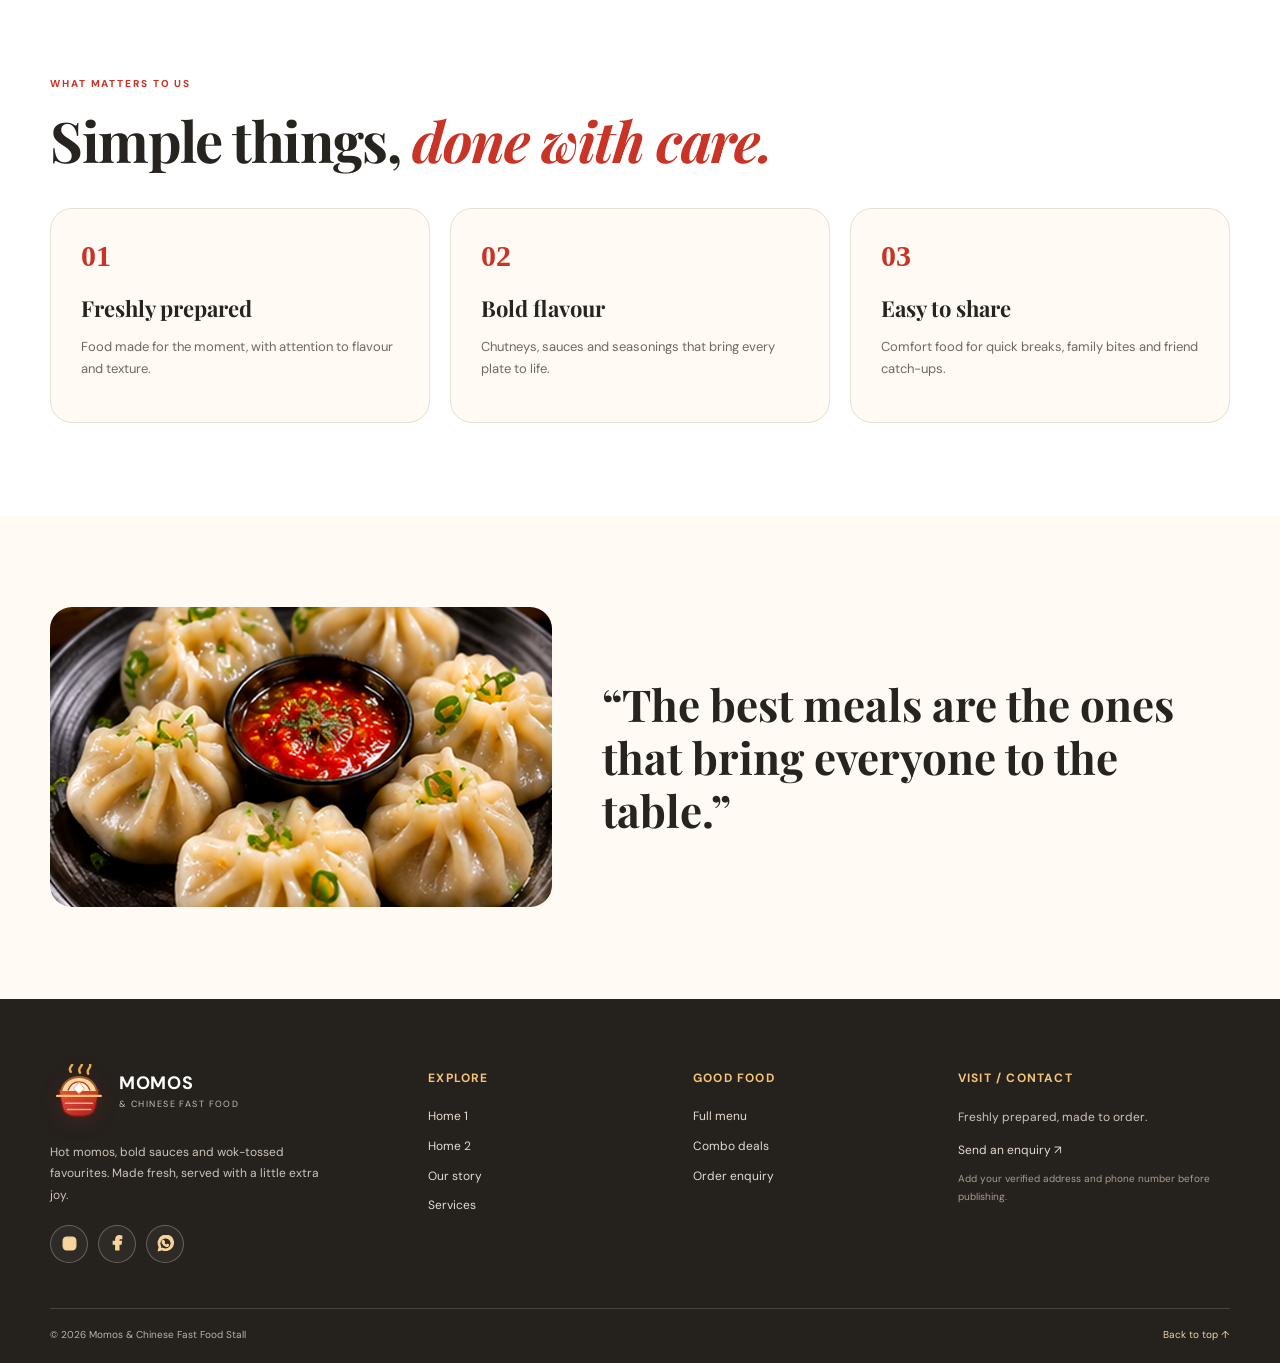
==== commit df124ed9: "Refine about section heading and button alignment, update hero graphics and kitchen showcase" ====
--- a/about.html
+++ b/about.html
@@ -32,25 +32,26 @@
                     href="menu.html" class="">Menu</a><a href="combos.html" class="">Combo Deals</a><a
                     href="contact.html" class="">Contact</a>
                 <div class="nav-tools"><button class="tool-btn" id="themeToggle" type="button"
-                        aria-label="Toggle dark theme">◐ <span>Theme</span></button><button class="tool-btn"
-                        id="rtlToggle" type="button" aria-label="Toggle RTL layout">⇄ <span>RTL</span></button></div><a
-                    class="nav-order" href="contact.html#order-form">Order enquiry <span> </span></a>
+                        aria-label="Toggle dark theme">◐</button><button class="tool-btn"
+                        id="rtlToggle" type="button" aria-label="Toggle RTL layout">RTL</button></div><a
+                    class="nav-order" href="contact.html#order-form">Order enquiry</a>
             </nav>
         </div>
     </header>
     <main>
-        <section class="page-hero">
+        <section class="page-hero premium-page-hero about-hero">
             <div class="page-hero-bg" style="background-image:url('assets/images/food-08.jpg')"></div>
             <div class="page-hero-overlay"></div>
             <div class="container page-hero-content"><span class="eyebrow light">A LITTLE ABOUT US</span>
                 <h1>Good food.<br><em>Good company.</em></h1>
-                <p>A cheerful stop for momo lovers and Chinese fast-food cravings.</p>
-            </div>
+                <p>A cheerful stop for momo lovers and Chinese fast-food cravings, crafted fresh every day.</p>
+                <div class="hero-actions centered-actions"><a class="btn btn-primary" href="menu.html">Explore our menu</a><a class="btn btn-ghost" href="contact.html">Get in touch</a></div>
+            </div><span class="hero-side-note">HAND-CRAFTED · FRESH DAILY · PASSION FOR FLAVOUR</span>
         </section>
         <section class="section">
             <div class="container about-layout" data-reveal>
                 <div><span class="eyebrow">OUR STORY</span>
-                    <h2>Small folds.<br><em>Big personality.</em></h2>
+                    <h2>Small folds. <em>Big personality.</em></h2>
                     <p class="lead">At Momos & Chinese Fast Food Stall, every craving deserves something fresh,
                         flavourful and satisfying. We bring together much-loved street-food favourites in one cheerful
                         place — from soft, steaming momos to crisp fried bites and wok-tossed Chinese classics.</p>
@@ -59,8 +60,8 @@
                         group order, we want every visit to feel easy, welcoming and delicious.</p>
                     <p>We love the contrast that makes this food special — delicate momo wrappers with punchy chutney,
                         crunchy golden edges with soft centres, and noodles tossed with lively sauces and vegetables. It
-                        is familiar comfort food with plenty of personality.</p><a class="btn btn-primary"
-                        href="menu.html">Explore the menu</a>
+                        is familiar comfort food with plenty of personality.</p>
+                    <div class="about-actions"><a class="btn btn-primary" href="menu.html">Explore the menu</a></div>
                 </div><img src="assets/images/food-17.jpg"
                     alt="A freshly prepared platter of momos and Chinese favourites" loading="lazy">
             </div>
@@ -122,8 +123,9 @@
                     alt="A colourful platter of momos and Chinese snacks" loading="lazy">
                 <div><span class="eyebrow">MADE FOR MOMO MOMENTS</span>
                     <blockquote>“The best meals are the ones that bring everyone to the table.”</blockquote>
-                    <p>Find your favourite, add a dip, and make it a meal worth sharing.</p><a class="btn btn-primary"
-                        href="contact.html#order-form">Plan your order</a>
+                    <p>Find your favourite, add a dip, and make it a meal worth sharing.</p>
+                    <div class="about-actions"><a class="btn btn-primary"
+                        href="contact.html#order-form">Plan your order</a></div>
                 </div>
             </div>
         </section>
--- a/assets/style.css
+++ b/assets/style.css
@@ -1,16 +1,16 @@
 
-:root{--bg:#fffaf3;--surface:#fff;--surface-2:#f6efe5;--ink:#27231f;--muted:#716960;--line:#e8ded1;--red:#c93427;--red-dark:#a9251d;--gold:#e7aa4c;--green:#2e634e;--shadow:0 18px 50px rgba(50,35,20,.10);--radius:22px}
+:root{--bg:#fffaf3;--surface:#fff;--surface-2:#f6efe5;--ink:#27231f;--muted:#716960;--line:#e8ded1;--red:#c93427;--red-dark:#a9251d;--gold:#e7aa4c;--green:#2e634e;--shadow:0 18px 50px rgba(50,35,20,.10);--radius:22px;--header-h:115px}
 *{box-sizing:border-box}html{scroll-behavior:smooth;scroll-padding-top:100px}body{margin:0;background:var(--bg);color:var(--ink);font-family:"DM Sans",Arial,sans-serif;font-size:15px;line-height:1.65;transition:background .25s,color .25s}img{display:block;max-width:100%;height:auto}a{color:inherit;text-decoration:none}button,input,select,textarea{font:inherit}button,a{-webkit-tap-highlight-color:transparent}.container{width:min(1180px,calc(100% - 48px));margin-inline:auto}
-.top-strip{background:#29231f;color:#f9eee0;font-size:11px;letter-spacing:.08em}.top-inner{display:flex;justify-content:space-between;padding:8px 0}.site-header{position:sticky;top:0;z-index:100;background:rgba(255,250,243,.96);backdrop-filter:blur(14px);border-bottom:1px solid var(--line)}.nav-wrap{display:flex;align-items:center;justify-content:space-between;min-height:82px;gap:22px}.brand{display:inline-flex;align-items:center;gap:11px;flex-shrink:0}.brand-mark{width:43px;height:43px;border-radius:50%;display:grid;place-items:center;background:var(--red);color:white;font-family:Georgia,serif;font-weight:800;font-size:24px;box-shadow:0 7px 16px #c9342733}.brand b{display:block;font-size:17px;line-height:1.05;letter-spacing:.12em}.brand small{display:block;font-size:9px;letter-spacing:.16em;color:var(--muted);margin-top:4px}.main-nav{display:flex;align-items:center;gap:clamp(12px,1.45vw,22px)}.main-nav>a:not(.nav-order){font-size:12px;font-weight:700;color:var(--muted);transition:color .2s}.main-nav>a.active,.main-nav>a:hover{color:var(--red)}.nav-order{padding:12px 18px;background:var(--red);color:#fff;border-radius:999px;font-size:12px;font-weight:800;white-space:nowrap}.nav-order:hover{background:var(--red-dark)}.nav-tools{display:flex;gap:7px}.tool-btn{border:1px solid var(--line);background:var(--surface-2);color:var(--ink);border-radius:999px;padding:8px 11px;font-size:11px;font-weight:800;cursor:pointer}.tool-btn span{margin-inline-start:4px}.menu-toggle{display:none;width:44px;height:44px;border:1px solid var(--line);border-radius:12px;background:var(--surface);padding:10px;cursor:pointer}.menu-toggle i{display:block;height:2px;background:var(--ink);margin:5px 0;border-radius:4px}
-.hero{position:relative;overflow:hidden}.hero-one{min-height:660px;display:flex;align-items:center;background:#201d19;color:white}.hero-photo,.hero-shade{position:absolute;inset:0}.hero-photo img{width:100%;height:100%;object-fit:cover;object-position:center 52%}.hero-shade{background:linear-gradient(90deg,rgba(19,17,14,.88),rgba(19,17,14,.64) 47%,rgba(19,17,14,.08))}.hero-content{position:relative;z-index:2;padding-block:110px 100px;color:white}.eyebrow{display:inline-block;font-size:10px;font-weight:800;letter-spacing:.19em;color:var(--red);text-transform:uppercase}.eyebrow.light{color:#f5c982}.hero h1,.page-hero h1{font:700 clamp(54px,7.6vw,96px)/.98 "Playfair Display",Georgia,serif;letter-spacing:-.045em;margin:24px 0}.hero h1 em,.page-hero h1 em,h2 em{color:var(--gold);font-style:italic}.hero-content p{max-width:530px;color:#f1e8dc;font-size:17px;line-height:1.8}.hero-actions{display:flex;align-items:center;gap:15px;flex-wrap:wrap;margin-top:32px}.btn{display:inline-flex;align-items:center;justify-content:center;gap:15px;min-height:50px;padding:13px 22px;border:0;border-radius:999px;font-size:12px;font-weight:800;cursor:pointer;transition:transform .2s,box-shadow .2s,background .2s}.btn:hover{transform:translateY(-3px);box-shadow:0 12px 24px #0002}.btn-primary{background:var(--red);color:white}.btn-primary:hover{background:var(--red-dark)}.btn-dark{background:#29231f;color:white}.btn-light{background:#fff7eb;color:#29231f}.btn-ghost{border:1px solid #ffffff80;color:white;background:#ffffff12}.text-link{display:inline-flex;gap:10px;align-items:center;font-size:12px;font-weight:800;color:var(--red);border-bottom:1px solid currentColor;padding-bottom:5px}.hero-stamp{position:absolute;right:40px;bottom:65px;display:flex;align-items:center;gap:10px;border:1px solid #fff8;border-radius:100px;padding:12px 17px;color:white}.hero-stamp b{font:700 25px Georgia}.hero-stamp span{font-size:8px;line-height:1.4;letter-spacing:.15em}
+.top-strip{background:#29231f;color:#f9eee0;font-size:11px;letter-spacing:.08em}.top-inner{display:flex;justify-content:space-between;padding:8px 0}.site-header{position:sticky;top:0;z-index:100;background:rgba(255,250,243,.96);backdrop-filter:blur(14px);border-bottom:1px solid var(--line)}.nav-wrap{display:flex;align-items:center;justify-content:space-between;min-height:82px;gap:22px}.brand{display:inline-flex;align-items:center;gap:11px;flex-shrink:0}.brand-mark{width:43px;height:43px;border-radius:50%;display:grid;place-items:center;background:var(--red);color:white;font-family:Georgia,serif;font-weight:800;font-size:24px;box-shadow:0 7px 16px #c9342733}.brand b{display:block;font-size:17px;line-height:1.05;letter-spacing:.12em}.brand small{display:block;font-size:9px;letter-spacing:.16em;color:var(--muted);margin-top:4px}.main-nav{display:flex;align-items:center;gap:clamp(12px,1.45vw,22px)}.main-nav>a:not(.nav-order){font-size:12px;font-weight:700;color:var(--muted);transition:color .2s}.main-nav>a:not(.nav-order).active,.main-nav>a:not(.nav-order):hover{color:var(--red)}.nav-order{padding:12px 18px;background:var(--red);color:#fff!important;border-radius:999px;font-size:12px;font-weight:800;white-space:nowrap}.nav-order:hover,.nav-order:focus-visible{background:var(--red-dark)!important;color:#fff!important}.nav-tools{display:flex;gap:7px}.tool-btn{border:1px solid var(--line);background:var(--surface-2);color:var(--ink);border-radius:999px;padding:8px 11px;font-size:11px;font-weight:800;cursor:pointer}.tool-btn span{margin-inline-start:4px}.menu-toggle{display:none;width:44px;height:44px;border:1px solid var(--line);border-radius:12px;background:var(--surface);padding:10px;cursor:pointer}.menu-toggle i{display:block;height:2px;background:var(--ink);margin:5px 0;border-radius:4px}
+.hero{position:relative;overflow:hidden}.hero-one{min-height:calc(100vh - var(--header-h,115px));min-height:calc(100dvh - var(--header-h,115px));min-height:clamp(520px,calc(100dvh - var(--header-h,115px)),900px);display:flex;align-items:center;justify-content:center;background:#201d19;color:white}.hero-photo,.hero-shade{position:absolute;inset:0}.hero-photo img{width:100%;height:100%;object-fit:cover;object-position:center 52%}.hero-shade{background:linear-gradient(90deg,rgba(19,17,14,.92),rgba(19,17,14,.72) 48%,rgba(19,17,14,.18))}.hero-content{position:relative;z-index:2;padding-block:clamp(36px,6.5vh,78px);color:white}.eyebrow{display:inline-block;font-size:10px;font-weight:800;letter-spacing:.19em;color:var(--red);text-transform:uppercase}.eyebrow.light{color:#f5c982}.hero h1,.page-hero h1{font:700 clamp(38px,5.4vw,78px)/1.02 "Playfair Display",Georgia,serif;letter-spacing:-.04em;margin:clamp(12px,2vh,20px) 0}.hero h1 em,.page-hero h1 em,h2 em{color:var(--gold);font-style:italic}.hero-content p{max-width:520px;color:#f1e8dc;font-size:clamp(15px,1.25vw,17px);line-height:1.75;margin:0 0 clamp(18px,2.5vh,28px)}.hero-actions{display:flex;align-items:center;gap:14px;flex-wrap:wrap;margin-top:clamp(18px,2.5vh,28px)}.btn{display:inline-flex;align-items:center;justify-content:center;gap:15px;min-height:50px;padding:13px 22px;border:0;border-radius:999px;font-size:12px;font-weight:800;cursor:pointer;transition:transform .2s,box-shadow .2s,background .2s}.btn:hover{transform:translateY(-3px);box-shadow:0 12px 24px #0002}.btn-primary{background:var(--red);color:white}.btn-primary:hover{background:var(--red-dark)}.btn-dark{background:#29231f;color:white}.btn-light{background:#fff7eb;color:#29231f}.btn-ghost{border:1px solid #ffffff80;color:white;background:#ffffff14}.btn-ghost:hover{background:#ffffff28;border-color:#ffffffb0}.text-link{display:inline-flex;gap:10px;align-items:center;font-size:12px;font-weight:800;color:var(--red);border-bottom:1px solid currentColor;padding-bottom:5px}.hero-pull-unit{position:absolute;right:0;bottom:clamp(20px,4vh,46px);display:inline-flex;align-items:flex-end;z-index:3;transition:transform .3s ease}.hero-puller{width:clamp(120px,13vw,155px);height:auto;flex-shrink:0;margin-right:-8px;user-select:none;pointer-events:none;z-index:2}.hero-puller-svg{display:block;width:100%;height:auto;filter:drop-shadow(0 6px 18px rgba(0,0,0,.55))}.hero-stamp{position:relative;display:inline-flex;align-items:center;gap:10px;border:1px solid #ffffff55;border-radius:100px;padding:11px 18px;color:white;background:rgba(32,29,25,.45);backdrop-filter:blur(8px);box-shadow:0 8px 24px rgba(0,0,0,.25);white-space:nowrap;z-index:1}.hero-stamp b{font:700 24px Georgia;color:#ffd18a}.hero-stamp span{font-size:8px;line-height:1.35;letter-spacing:.15em}
 .ticker{overflow:hidden;background:var(--red);color:white;white-space:nowrap;padding:14px 0;font-size:12px;font-weight:800;letter-spacing:.2em}.ticker div{width:max-content;animation:marquee 30s linear infinite}.ticker i{font-style:normal;color:#f7c777;padding:0 25px}@keyframes marquee{to{transform:translateX(-30%)}}
 .section{padding:92px 0}.intro-section{background:var(--surface)}.split-intro,.section-head,.final-cta-inner{display:flex;justify-content:space-between;align-items:end;gap:40px}.split-intro>div:first-child{max-width:520px}.split-intro>div:last-child{max-width:490px}.lead{font-size:17px;line-height:1.85;color:var(--muted)}h2{font:700 clamp(34px,4.4vw,56px)/1.12 "Playfair Display",Georgia,serif;letter-spacing:-.025em;margin:14px 0 20px}h2 em{color:var(--red)}.section-head{margin-bottom:36px}.section-head h2{margin-bottom:0}.section-note{max-width:360px;color:var(--muted);font-size:13px}
 .food-grid{display:grid;gap:20px}.food-grid.four{grid-template-columns:repeat(4,minmax(0,1fr))}.food-grid.three{grid-template-columns:repeat(3,minmax(0,1fr))}.food-card{background:var(--surface);border:1px solid var(--line);border-radius:var(--radius);overflow:hidden;transition:transform .3s,box-shadow .3s}.food-card:hover{transform:translateY(-7px);box-shadow:var(--shadow)}.food-card img{width:100%;height:220px;object-fit:cover;transition:transform .6s}.food-card:hover img{transform:scale(1.04)}.food-card>div{padding:22px}.tag{font-size:9px;letter-spacing:.16em;font-weight:800;color:var(--red)}.food-card h3,.service-card h3,.combo-card h3{font:700 23px "Playfair Display",Georgia,serif;margin:9px 0}.food-card p,.service-card p,.combo-card p{font-size:13px;color:var(--muted);margin:0;line-height:1.7}
 .feature-band{background:#29231f;color:#fff;padding:70px 0}.feature-grid,.combo-grid,.story-grid,.hero-two-grid,.dark-feature-grid,.promo-grid,.combo-show-grid,.chef-note-grid,.service-banner-inner{display:grid;grid-template-columns:1fr 1fr;gap:70px;align-items:center}.feature-image img{width:100%;height:430px;object-fit:cover;border-radius:var(--radius)}.feature-copy h2,.feature-copy p,.dark-feature h2,.dark-feature p,.combo-show h2,.combo-show p,.banner-cta h2{color:#fff}.feature-copy p,.dark-feature p,.combo-show p{max-width:470px;color:#d8cec2;line-height:1.85}.combo-grid img,.story-grid img,.promo-grid img,.chef-note-grid img{width:100%;height:410px;object-fit:cover;border-radius:var(--radius)}.combo-grid>div,.story-grid>div,.promo-grid>div,.chef-note-grid>div{max-width:500px}.story-strip{background:var(--surface)}.reviews{padding-top:0}.review-box{background:var(--green);color:#fff;text-align:center;border-radius:28px;padding:70px 20px}.review-box h2{color:white}.review-box p{color:#e5efe8}.final-cta{padding-top:15px}.final-cta-inner{background:var(--surface-2);padding:36px 42px;border-radius:var(--radius)}.final-cta h2{margin:8px 0 0}.final-cta h2 em{color:var(--red)}
-.hero-two{padding:75px 0;background:var(--surface-2);overflow:hidden}.hero-two-grid{grid-template-columns:1fr 1fr;gap:55px}.hero-two-copy h1{font:700 clamp(54px,7vw,88px)/1 "Playfair Display",Georgia,serif;margin:22px 0}.hero-two-copy h1 em{color:var(--red)}.hero-two-copy>p{max-width:520px;font-size:17px;color:var(--muted);line-height:1.8}.hero-two-images{position:relative;min-height:530px}.hero-main-img{width:82%;height:470px;object-fit:cover;border-radius:48% 48% 18px 18px;margin-inline-start:auto}.hero-float-img{position:absolute;bottom:0;left:0;width:48%;height:230px;object-fit:cover;border:9px solid var(--surface-2);border-radius:20px}.round-note{position:absolute;right:0;top:20px;width:105px;height:105px;border-radius:50%;background:var(--red);color:white;display:grid;place-items:center;text-align:center;font-size:12px;line-height:1.2;font-weight:800;letter-spacing:.12em;transform:rotate(10deg)}.mini-stats{display:flex;gap:32px;margin-top:42px}.mini-stats div{display:flex;align-items:center;gap:10px}.mini-stats b{font:700 30px Georgia;color:var(--red)}.mini-stats span{font-size:8px;letter-spacing:.13em;font-weight:800;line-height:1.4;color:var(--muted)}.category-ribbon{padding:28px 0;background:var(--red);color:white}.category-ribbon-grid{display:grid;grid-template-columns:repeat(4,1fr);gap:20px}.category-ribbon a{display:grid;grid-template-columns:30px 1fr;align-items:center;border-right:1px solid #ffffff55;padding-inline-end:14px}.category-ribbon a:last-child{border:0}.category-ribbon a>span{grid-column:2;font-size:11px;color:#ffe4d4}.category-ribbon a>b{font:700 21px "Playfair Display"}.category-ribbon a:first-letter{color:#ffd38b}.dark-feature{background:#28231f;color:#fff}.dark-feature-grid img{width:100%;height:430px;object-fit:cover;border-radius:var(--radius)}.split-promo{background:var(--surface)}.combo-show{background:var(--green);color:white}.combo-show-grid img{width:100%;height:420px;object-fit:cover;border-radius:var(--radius)}.chef-note{background:var(--surface)}.banner-cta{position:relative;overflow:hidden;border-radius:var(--radius);min-height:410px;display:flex;align-items:center;padding:55px;color:white;background:#29231f}.banner-cta>img{position:absolute;inset:0;width:100%;height:100%;object-fit:cover;opacity:.42}.banner-cta>div{position:relative;z-index:1}.banner-cta h2{color:#fff}
-.page-hero{position:relative;min-height:390px;display:flex;align-items:center;overflow:hidden;background:#29231f;color:white}.page-hero-bg,.page-hero-overlay{position:absolute;inset:0}.page-hero-bg{background-size:cover;background-position:center;transform:scale(1.02)}.page-hero-overlay{background:linear-gradient(90deg,rgba(24,18,15,.88),rgba(24,18,15,.52))}.page-hero-content{position:relative;z-index:1;padding:75px 0;color:white;text-align:center}.page-hero h1{font-size:clamp(48px,6vw,76px);margin:16px 0}.page-hero p{max-width:600px;margin:0 auto;color:#f3e8db;font-size:16px}.about-layout{display:grid;grid-template-columns:1fr .95fr;gap:70px;align-items:center}.about-layout img{width:100%;height:470px;object-fit:cover;border-radius:var(--radius)}.about-layout p:not(.lead){color:var(--muted);line-height:1.85}.values-section{background:var(--surface)}.value-grid{display:grid;grid-template-columns:repeat(3,1fr);gap:20px}.value-grid article{padding:30px;border:1px solid var(--line);border-radius:var(--radius);background:var(--bg)}.value-grid article>b{font:700 30px Georgia;color:var(--red)}.value-grid h3{font:700 22px "Playfair Display";margin:20px 0 8px}.value-grid p{color:var(--muted);font-size:13px}.about-quote{display:grid;grid-template-columns:.8fr 1fr;gap:50px;align-items:center}.about-quote img{width:100%;height:300px;object-fit:cover;border-radius:var(--radius)}blockquote{font:700 clamp(26px,3vw,40px)/1.3 "Playfair Display";margin:0}
+.hero-two{min-height:calc(100vh - var(--header-h,115px));min-height:calc(100dvh - var(--header-h,115px));min-height:clamp(520px,calc(100dvh - var(--header-h,115px)),900px);display:flex;align-items:center;justify-content:center;padding:clamp(32px,5.5vh,68px) 0;background:var(--surface-2);overflow:hidden;position:relative}.hero-two-grid{display:grid;grid-template-columns:1.05fr .95fr;gap:clamp(32px,4vw,65px);align-items:center}.hero-two-copy h1{font:700 clamp(38px,5.2vw,76px)/1.04 "Playfair Display",Georgia,serif;letter-spacing:-.04em;margin:clamp(12px,2vh,20px) 0}.hero-two-copy h1 em{color:var(--red);font-style:italic}.hero-two-copy>p{max-width:500px;font-size:clamp(15px,1.25vw,17px);color:var(--muted);line-height:1.75;margin:0 0 clamp(18px,2.5vh,26px)}.hero-two-images{position:relative;min-height:clamp(340px,48vh,480px);display:flex;align-items:center;justify-content:flex-end}.hero-main-img{width:84%;height:clamp(300px,44vh,440px);object-fit:cover;border-radius:48% 48% 20px 20px;margin-inline-start:auto;box-shadow:var(--shadow)}.hero-float-img{position:absolute;bottom:8px;left:0;width:48%;height:clamp(150px,22vh,215px);object-fit:cover;border:8px solid var(--surface-2);border-radius:18px;box-shadow:0 16px 36px rgba(0,0,0,.15)}.round-note{position:absolute;right:0;top:12px;width:clamp(86px,8.5vw,105px);height:clamp(86px,8.5vw,105px);border-radius:50%;background:var(--red);color:white;display:grid;place-items:center;text-align:center;font-size:clamp(10px,1vw,12px);line-height:1.2;font-weight:800;letter-spacing:.12em;transform:rotate(10deg);box-shadow:0 10px 24px rgba(201,52,39,.32)}.mini-stats{display:flex;gap:clamp(14px,2.2vw,30px);flex-wrap:wrap;margin-top:clamp(18px,3vh,32px)}.mini-stats div{display:flex;align-items:center;gap:10px}.mini-stats b{font:700 clamp(24px,2.2vw,30px) Georgia,serif;color:var(--red)}.mini-stats span{font-size:8.5px;letter-spacing:.13em;font-weight:800;line-height:1.4;color:var(--muted)}.category-ribbon{padding:28px 0;background:var(--red);color:white}.category-ribbon-grid{display:grid;grid-template-columns:repeat(4,1fr);gap:20px}.category-ribbon a{display:grid;grid-template-columns:30px 1fr;align-items:center;border-right:1px solid #ffffff55;padding-inline-end:14px}.category-ribbon a:last-child{border:0}.category-ribbon a>span{grid-column:2;font-size:11px;color:#ffe4d4}.category-ribbon a>b{font:700 21px "Playfair Display"}.category-ribbon a:first-letter{color:#ffd38b}.dark-feature{background:#28231f;color:#fff}.dark-feature-grid img{width:100%;height:430px;object-fit:cover;border-radius:var(--radius)}.split-promo{background:var(--surface)}.combo-show{background:var(--green);color:white}.combo-show-grid img{width:100%;height:420px;object-fit:cover;border-radius:var(--radius)}.chef-note{background:var(--surface)}.banner-cta{position:relative;overflow:hidden;border-radius:var(--radius);min-height:410px;display:flex;align-items:center;padding:55px;color:white;background:#29231f}.banner-cta>img{position:absolute;inset:0;width:100%;height:100%;object-fit:cover;opacity:.42}.banner-cta>div{position:relative;z-index:1}.banner-cta h2{color:#fff}
+.page-hero{position:relative;min-height:clamp(360px,46vh,460px);min-height:clamp(360px,46dvh,460px);display:flex;align-items:center;justify-content:center;overflow:hidden;background:#201d19;color:white}.page-hero-bg,.page-hero-overlay{position:absolute;inset:0}.page-hero-bg{background-size:cover;background-position:center;transform:scale(1.02)}.page-hero-overlay{background:linear-gradient(180deg,rgba(20,16,13,.74) 0%,rgba(20,16,13,.86) 60%,rgba(20,16,13,.94) 100%),radial-gradient(ellipse at center,transparent 30%,rgba(15,12,10,.65) 100%)}.page-hero-content{position:relative;z-index:2;padding:clamp(52px,7vh,80px) clamp(16px,3vw,32px) clamp(44px,5.5vh,64px);color:white;text-align:center}.page-hero h1{font:700 clamp(36px,5vw,72px)/1.05 "Playfair Display",Georgia,serif;letter-spacing:-.04em;margin:clamp(10px,1.8vh,16px) 0;color:#fff;text-shadow:0 4px 20px rgba(0,0,0,.35)}.page-hero h1 em{color:#ffd18a!important;font-style:italic}.page-hero p{max-width:620px;margin:0 auto;color:#f3e8db;font-size:clamp(15px,1.2vw,17px);line-height:1.75;text-shadow:0 2px 10px rgba(0,0,0,.3)}.about-layout{display:grid;grid-template-columns:1fr .95fr;gap:70px;align-items:center}.about-layout img{width:100%;height:470px;object-fit:cover;border-radius:var(--radius)}.about-layout p:not(.lead){color:var(--muted);line-height:1.85}.about-layout h2{font-size:clamp(28px,3.8vw,48px);line-height:1.15;letter-spacing:-.025em;margin:12px 0 20px}.about-actions{display:flex;align-items:center;gap:14px;margin-top:clamp(24px,3.2vh,34px)}.about-actions .btn{min-width:200px}.about-layout>div>.btn,.about-quote>div>.btn{margin-top:clamp(22px,3vh,30px)}.values-section{background:var(--surface)}.value-grid{display:grid;grid-template-columns:repeat(3,1fr);gap:20px}.value-grid article{padding:30px;border:1px solid var(--line);border-radius:var(--radius);background:var(--bg)}.value-grid article>b{font:700 30px Georgia;color:var(--red)}.value-grid h3{font:700 22px "Playfair Display";margin:20px 0 8px}.value-grid p{color:var(--muted);font-size:13px}.about-quote{display:grid;grid-template-columns:.8fr 1fr;gap:50px;align-items:center}.about-quote img{width:100%;height:300px;object-fit:cover;border-radius:var(--radius)}blockquote{font:700 clamp(26px,3vw,40px)/1.3 "Playfair Display";margin:0}
 .service-grid{display:grid;grid-template-columns:repeat(3,1fr);gap:22px}.service-card{border:1px solid var(--line);background:var(--surface);border-radius:var(--radius);overflow:hidden}.service-card img{width:100%;height:250px;object-fit:cover}.service-card>div{padding:25px}.service-card .text-link{margin-top:20px}.service-banner{background:#29231f;color:white}.service-banner-inner img{width:100%;height:380px;object-fit:cover;border-radius:var(--radius)}.service-banner h2,.service-banner p{color:white}.service-banner p{max-width:450px;color:#d9d0c5}
-.menu-hero{min-height:350px}.menu-intro{display:flex;justify-content:space-between;gap:30px;align-items:end;margin-bottom:25px}.menu-intro p{max-width:410px;color:var(--muted);font-size:13px}.filter-row{display:flex;gap:9px;flex-wrap:wrap;margin:25px 0 45px}.filter-btn{border:1px solid var(--line);background:var(--surface);color:var(--ink);border-radius:999px;padding:10px 18px;font-size:11px;font-weight:800;cursor:pointer}.filter-btn.active,.filter-btn:hover{background:var(--red);border-color:var(--red);color:white}.menu-category{margin:0 0 48px;scroll-margin-top:110px}.menu-category h3{font:700 28px "Playfair Display";margin:8px 0 20px}.menu-grid{display:grid;grid-template-columns:repeat(2,1fr);gap:16px}.menu-item{display:grid;grid-template-columns:125px 1fr;gap:17px;align-items:center;padding:13px;background:var(--surface);border:1px solid var(--line);border-radius:17px}.menu-item img{width:125px;height:112px;object-fit:cover;border-radius:12px}.item-title{display:flex;justify-content:space-between;gap:12px;align-items:start}.item-title h4{font-size:14px;margin:0}.item-title b{font-size:10px;color:var(--red);white-space:nowrap}.menu-item p{font-size:11px;color:var(--muted);margin:8px 0 0}.menu-bottom-cta{display:flex;align-items:center;justify-content:center;gap:20px;padding:25px;background:var(--surface-2);border-radius:var(--radius)}.menu-bottom-cta p{font-weight:800}
+.menu-intro{display:flex;justify-content:space-between;gap:30px;align-items:end;margin-bottom:25px}.menu-intro p{max-width:410px;color:var(--muted);font-size:13px}.filter-row{display:flex;gap:9px;flex-wrap:wrap;margin:25px 0 45px}.filter-btn{border:1px solid var(--line);background:var(--surface);color:var(--ink);border-radius:999px;padding:10px 18px;font-size:11px;font-weight:800;cursor:pointer}.filter-btn.active,.filter-btn:hover{background:var(--red);border-color:var(--red);color:white}.menu-category{margin:0 0 48px;scroll-margin-top:110px}.menu-category h3{font:700 28px "Playfair Display";margin:8px 0 20px}.menu-grid{display:grid;grid-template-columns:repeat(2,1fr);gap:16px}.menu-item{display:grid;grid-template-columns:125px 1fr;gap:17px;align-items:center;padding:13px;background:var(--surface);border:1px solid var(--line);border-radius:17px}.menu-item img{width:125px;height:112px;object-fit:cover;border-radius:12px}.item-title{display:flex;justify-content:space-between;gap:12px;align-items:start}.item-title h4{font-size:14px;margin:0}.item-title b{font-size:10px;color:var(--red);white-space:nowrap}.menu-item p{font-size:11px;color:var(--muted);margin:8px 0 0}.menu-bottom-cta{display:flex;align-items:center;justify-content:center;gap:20px;padding:25px;background:var(--surface-2);border-radius:var(--radius)}.menu-bottom-cta p{font-weight:800}
 .combo-cards{display:grid;grid-template-columns:repeat(3,1fr);gap:22px}.combo-card{background:var(--surface);border:1px solid var(--line);border-radius:var(--radius);overflow:hidden}.combo-card.featured{transform:translateY(-10px);box-shadow:var(--shadow);border-color:var(--gold)}.combo-card img{width:100%;height:245px;object-fit:cover}.combo-card-body{padding:25px}.combo-card .btn{margin-top:20px}.combo-bottom{background:var(--green);color:white}.combo-bottom-inner{display:flex;align-items:center;justify-content:space-between;gap:30px}.combo-bottom h2,.combo-bottom p{color:white}.combo-bottom p{color:#e1ece3}
 .contact-layout{display:grid;grid-template-columns:.9fr 1.1fr;gap:60px;align-items:start}.contact-copy h2{margin-top:12px}.contact-copy>p{color:var(--muted);line-height:1.85}.contact-copy>img{width:100%;height:260px;object-fit:cover;border-radius:var(--radius);margin-top:25px}.contact-info{display:grid;gap:15px;margin-top:28px}.contact-info div{display:grid;gap:4px;padding-inline-start:15px;border-inline-start:3px solid var(--red)}.contact-info b{font-size:10px;letter-spacing:.12em}.contact-info span{font-size:12px;color:var(--muted)}.order-form{background:var(--surface);border:1px solid var(--line);box-shadow:var(--shadow);padding:32px;border-radius:var(--radius)}.order-form h3{font:700 27px "Playfair Display";margin:8px 0 22px}.order-form label{display:grid;gap:7px;font-size:11px;font-weight:800;margin:0 0 15px}.order-form input,.order-form select,.order-form textarea{width:100%;padding:12px 13px;border:1px solid var(--line);border-radius:10px;background:var(--bg);color:var(--ink);outline:none}.order-form input:focus,.order-form select:focus,.order-form textarea:focus{border-color:var(--red);box-shadow:0 0 0 3px #c9342718}.form-row{display:grid;grid-template-columns:1fr 1fr;gap:14px}.form-submit{width:100%}.form-note{font-size:10px;color:var(--muted)}.form-result{margin-top:20px;padding:18px;background:var(--surface-2);border-radius:14px}.form-result textarea{margin:10px 0}.form-result span{display:block;font-size:11px;color:var(--green);margin-top:8px}
 .footer{background:#25211d;color:#fff;padding:65px 0 20px}.footer-grid{display:grid;grid-template-columns:1.5fr 1fr 1fr 1.2fr;gap:38px}.footer .brand{color:white}.footer .brand small{color:#c9bfb2}.footer-brand p,.footer p{max-width:280px;color:#cfc4b8;font-size:12px;line-height:1.8}.footer h4{font-size:12px;letter-spacing:.1em;text-transform:uppercase;margin:5px 0 18px;color:#f4c477}.footer-grid>div:not(:first-child)>a{display:block;color:#e5dbd0;font-size:12px;margin:10px 0}.footer-grid a:hover{color:#f4c477}.footer-note{font-size:10px!important;color:#a99c8e!important}.footer-bottom{display:flex;justify-content:space-between;border-top:1px solid #ffffff26;padding-top:18px;margin-top:45px;color:#bdb2a6;font-size:10px}.footer-bottom a{color:#f3d4a2}
@@ -20,7 +20,8 @@
 html[data-theme="dark"] .site-header{background:rgba(17,24,21,.96);border-color:var(--line)}
 html[data-theme="dark"] .brand small,html[data-theme="dark"] .main-nav>a:not(.nav-order){color:#d6e0d7}
 html[data-theme="dark"] .tool-btn,html[data-theme="dark"] .filter-btn{background:#26342b;color:#f1f6ef;border-color:#536859}
-html[data-theme="dark"] .intro-section,html[data-theme="dark"] .story-strip,html[data-theme="dark"] .split-promo,html[data-theme="dark"] .chef-note,html[data-theme="dark"] .values-section{background:#151f19}
+html[data-theme="dark"] .intro-section,html[data-theme="dark"] .story-strip,html[data-theme="dark"] .split-promo,html[data-theme="dark"] .chef-note,html[data-theme="dark"] .values-section,html[data-theme="dark"] .hero-two{background:#151f19}
+html[data-theme="dark"] .hero-float-img{border-color:#151f19}
 html[data-theme="dark"] .food-card,html[data-theme="dark"] .service-card,html[data-theme="dark"] .combo-card,html[data-theme="dark"] .menu-item,html[data-theme="dark"] .order-form{background:#1c2921;border-color:#435548}
 html[data-theme="dark"] .food-card h3,html[data-theme="dark"] .service-card h3,html[data-theme="dark"] .combo-card h3,html[data-theme="dark"] .menu-item h4,html[data-theme="dark"] .order-form h3,html[data-theme="dark"] .value-grid h3{color:#f7faf4}
 html[data-theme="dark"] .lead,html[data-theme="dark"] .food-card p,html[data-theme="dark"] .service-card p,html[data-theme="dark"] .combo-card p,html[data-theme="dark"] .menu-intro p,html[data-theme="dark"] .menu-item p,html[data-theme="dark"] .about-layout p,html[data-theme="dark"] .contact-copy>p,html[data-theme="dark"] .section-note,html[data-theme="dark"] .contact-info span{color:#c5d0c7}
@@ -36,25 +37,35 @@
 html[data-theme="dark"] .footer{background:#080e0b}
 html[dir="rtl"] body{direction:rtl}
 html[dir="rtl"] .top-inner,html[dir="rtl"] .nav-wrap,html[dir="rtl"] .main-nav,html[dir="rtl"] .hero-actions,html[dir="rtl"] .split-intro,html[dir="rtl"] .section-head,html[dir="rtl"] .final-cta-inner,html[dir="rtl"] .combo-bottom-inner,html[dir="rtl"] .footer-bottom{direction:rtl}
-html[dir="rtl"] .hero-shade{background:linear-gradient(270deg,rgba(19,17,14,.88),rgba(19,17,14,.64) 47%,rgba(19,17,14,.08))}
-html[dir="rtl"] .hero-stamp{right:auto;left:40px}
+html[dir="rtl"] .hero-shade{background:linear-gradient(270deg,rgba(19,17,14,.92),rgba(19,17,14,.72) 48%,rgba(19,17,14,.18))}
+html[dir="rtl"] .hero-pull-unit{right:auto;left:0;flex-direction:row-reverse}html[dir="rtl"] .hero-puller{margin-right:0;margin-left:-8px;transform:scaleX(-1)}
+html[dir="rtl"] .hero-two-images .hero-main-img{margin-inline-start:0;margin-inline-end:auto}
 html[dir="rtl"] .hero-float-img{left:auto;right:0}
 html[dir="rtl"] .round-note{right:auto;left:0}
 html[dir="rtl"] .page-hero-overlay{background:linear-gradient(270deg,rgba(24,18,15,.88),rgba(24,18,15,.52))}
 html[dir="rtl"] .footer-grid,html[dir="rtl"] .food-grid,html[dir="rtl"] .service-grid,html[dir="rtl"] .combo-cards,html[dir="rtl"] .menu-grid,html[dir="rtl"] .value-grid{direction:rtl}
 @media(max-width:1050px){.main-nav{gap:12px}.main-nav>a:not(.nav-order){font-size:11px}.nav-order{padding:10px 13px}.food-grid.four{grid-template-columns:repeat(2,1fr)}.footer-grid{grid-template-columns:repeat(2,1fr)}}
-@media(max-width:850px){.container{width:min(100% - 36px,680px)}.top-inner span:last-child{display:none}.nav-wrap{min-height:72px}.menu-toggle{display:block}.main-nav{display:none;position:absolute;top:100%;left:0;right:0;background:var(--surface);padding:20px 24px 25px;border-bottom:1px solid var(--line);box-shadow:0 18px 30px #0002;flex-direction:column;align-items:stretch;gap:0;max-height:calc(100vh - 100px);overflow:auto}.main-nav.open{display:flex}.main-nav>a:not(.nav-order){padding:12px 4px;border-bottom:1px solid var(--line);font-size:13px}.nav-tools{padding:14px 0}.nav-order{text-align:center}.hero-one{min-height:600px}.hero-content{padding:90px 0}.hero-stamp{right:18px;bottom:20px}.hero-two-grid,.feature-grid,.combo-grid,.story-grid,.dark-feature-grid,.promo-grid,.combo-show-grid,.chef-note-grid,.service-banner-inner,.about-layout,.about-quote,.contact-layout{grid-template-columns:1fr;gap:35px}.hero-two{padding:55px 0}.hero-two-images{min-height:430px}.hero-main-img{height:390px}.hero-float-img{height:190px}.section{padding:68px 0}.service-grid,.combo-cards{grid-template-columns:1fr 1fr}.combo-card.featured{transform:none}.about-layout img{height:380px}.contact-layout{gap:40px}.page-hero{min-height:340px}.split-intro,.section-head,.final-cta-inner,.menu-intro{align-items:start;flex-direction:column;gap:15px}.category-ribbon-grid{grid-template-columns:repeat(2,1fr)}.category-ribbon a:nth-child(2){border:0}}
-@media(max-width:560px){.container{width:calc(100% - 30px)}.top-strip{font-size:9px}.brand b{font-size:15px}.brand-mark{width:39px;height:39px}.hero-one{min-height:590px}.hero h1{font-size:54px}.hero-content p{font-size:15px}.hero-stamp{display:none}.hero-actions{align-items:stretch}.hero-actions .btn{width:100%}.section{padding:58px 0}.food-grid.four,.food-grid.three,.service-grid,.combo-cards,.value-grid,.menu-grid{grid-template-columns:1fr}.food-card img{height:230px}.feature-image img,.combo-grid img,.story-grid img,.promo-grid img,.chef-note-grid img,.dark-feature-grid img{height:280px}.hero-two-copy h1{font-size:53px}.hero-two-images{min-height:340px}.hero-main-img{height:320px;width:88%}.hero-float-img{height:150px;width:48%}.mini-stats{gap:15px}.mini-stats b{font-size:23px}.category-ribbon-grid{gap:12px}.category-ribbon a{padding:10px 0}.banner-cta{padding:30px 24px;min-height:360px}.page-hero{min-height:310px}.page-hero h1{font-size:47px}.menu-item{grid-template-columns:95px 1fr;gap:12px}.menu-item img{width:95px;height:95px}.item-title{display:block}.item-title b{display:block;margin-top:4px}.form-row{grid-template-columns:1fr;gap:0}.order-form{padding:22px}.footer-grid{grid-template-columns:1fr 1fr;gap:25px}.footer-brand{grid-column:1/-1}.footer-bottom{gap:12px;flex-wrap:wrap}.final-cta-inner{padding:27px 22px}.combo-bottom-inner{align-items:flex-start;flex-direction:column}.menu-bottom-cta{flex-direction:column}.round-note{width:82px;height:82px;font-size:10px}}
+@media(max-width:850px){:root{--header-h:96px}.container{width:min(100% - 36px,680px)}.top-inner span:last-child{display:none}.nav-wrap{min-height:72px}.menu-toggle{display:block}.main-nav{display:none;position:absolute;top:100%;left:0;right:0;background:var(--surface);padding:20px 24px 25px;border-bottom:1px solid var(--line);box-shadow:0 18px 30px #0002;flex-direction:column;align-items:stretch;gap:0;max-height:calc(100vh - 100px);overflow:auto}.main-nav.open{display:flex}.main-nav>a:not(.nav-order){padding:12px 4px;border-bottom:1px solid var(--line);font-size:13px}.nav-tools{padding:14px 0}.nav-order{text-align:center}.hero-content{padding-block:clamp(36px,5.5vh,60px)}.hero-pull-unit{position:static;display:inline-flex;margin-top:22px}.hero-puller{width:120px;margin-right:-7px}.hero-stamp{padding:8px 14px}.hero-two-grid,.feature-grid,.combo-grid,.story-grid,.dark-feature-grid,.promo-grid,.combo-show-grid,.chef-note-grid,.service-banner-inner,.about-layout,.about-quote,.contact-layout{grid-template-columns:1fr;gap:35px}.hero-two{min-height:auto;padding:46px 0}.hero-two-images{min-height:360px;justify-content:center}.hero-main-img{width:86%;height:340px;margin:0 auto}.hero-float-img{width:48%;height:170px;left:4%;bottom:0}.section{padding:68px 0}.service-grid,.combo-cards{grid-template-columns:1fr 1fr}.combo-card.featured{transform:none}.about-layout img{height:380px}.about-actions{margin-top:22px}.contact-layout{gap:40px}.page-hero,.premium-page-hero{min-height:clamp(330px,42vh,400px);min-height:clamp(330px,42dvh,400px)}.page-hero-content,.premium-page-hero .page-hero-content{padding:44px clamp(16px,3vw,28px) 50px}.split-intro,.section-head,.final-cta-inner,.menu-intro{align-items:start;flex-direction:column;gap:15px}.category-ribbon-grid{grid-template-columns:repeat(2,1fr)}.category-ribbon a:nth-child(2){border:0}}
+@media(max-width:560px){:root{--header-h:88px}.container{width:calc(100% - 30px)}.top-strip{font-size:9px}.brand b{font-size:15px}.brand-mark{width:39px;height:39px}.hero-one{min-height:clamp(480px,calc(100dvh - var(--header-h,88px)),660px)}.hero-content{padding-block:clamp(32px,5vh,48px)}.hero-content p{font-size:14px;line-height:1.65}.hero-pull-unit{position:static;display:inline-flex;margin-top:18px;max-width:100%}.hero-puller{width:96px;margin-right:-6px}.hero-stamp{padding:7px 12px}.hero-stamp b{font-size:20px}.hero-stamp span{font-size:7.5px;letter-spacing:.11em}.hero-actions{align-items:stretch}.hero-actions .btn{width:100%}.about-layout h2{font-size:clamp(22px,6.2vw,30px);line-height:1.2;margin:10px 0 16px}.about-actions{width:100%;margin-top:22px;justify-content:center}.about-actions .btn,.about-layout>div>.btn,.about-quote>div>.btn{width:100%;justify-content:center;text-align:center}.section{padding:58px 0}.food-grid.four,.food-grid.three,.service-grid,.combo-cards,.value-grid,.menu-grid{grid-template-columns:1fr}.food-card img{height:230px}.feature-image img,.combo-grid img,.story-grid img,.promo-grid img,.chef-note-grid img,.dark-feature-grid img{height:280px}.hero-two{padding:34px 0}.hero-two-copy h1{font-size:clamp(30px,8.2vw,42px)}.hero-two-images{min-height:270px}.hero-main-img{height:250px;width:90%}.hero-float-img{height:125px;width:50%;border-width:6px}.mini-stats{display:grid;grid-template-columns:repeat(3,1fr);gap:10px;margin-top:22px}.mini-stats div{flex-direction:column;align-items:flex-start;gap:3px}.mini-stats b{font-size:20px;line-height:1}.mini-stats span{font-size:7.5px;letter-spacing:.08em}.category-ribbon-grid{gap:12px}.category-ribbon a{padding:10px 0}.banner-cta{padding:30px 24px;min-height:360px}.page-hero,.premium-page-hero{min-height:clamp(300px,38vh,360px);min-height:clamp(300px,38dvh,360px)}.page-hero-content,.premium-page-hero .page-hero-content{padding:34px 16px 42px}.page-hero h1,.premium-page-hero h1{font-size:clamp(28px,8.2vw,38px)}.page-hero p,.premium-page-hero p{font-size:13.5px;line-height:1.6}.page-hero .hero-actions{flex-direction:column;align-items:stretch;gap:10px}.page-hero .hero-actions .btn{width:100%}.hero-side-note{font-size:7px;letter-spacing:.16em;bottom:8px}.menu-item{grid-template-columns:95px 1fr;gap:12px}.menu-item img{width:95px;height:95px}.item-title{display:block}.item-title b{display:block;margin-top:4px}.form-row{grid-template-columns:1fr;gap:0}.order-form{padding:22px}.footer-grid{grid-template-columns:1fr 1fr;gap:25px}.footer-brand{grid-column:1/-1}.footer-bottom{gap:12px;flex-wrap:wrap}.final-cta-inner{padding:27px 22px}.combo-bottom-inner{align-items:flex-start;flex-direction:column}.menu-bottom-cta{flex-direction:column}.round-note{width:82px;height:82px;font-size:10px}}
+@media(max-height:500px){.hero-side-note{display:none}}
 @media(prefers-reduced-motion:reduce){*,*::before,*::after{scroll-behavior:auto!important;animation-duration:.01ms!important;animation-iteration-count:1!important;transition-duration:.01ms!important}[data-reveal]{opacity:1;transform:none}}
-\n.kitchen-pair{display:grid;grid-template-columns:1.15fr .85fr;gap:20px}.kitchen-pair img{width:100%;height:320px;object-fit:cover;border-radius:var(--radius)}@media(max-width:560px){.kitchen-pair{grid-template-columns:1fr}.kitchen-pair img{height:240px}}\n
+.kitchen-pair{display:grid;grid-template-columns:1.15fr .85fr;gap:clamp(18px,2.5vw,28px);align-items:stretch}
+.kitchen-card{position:relative;overflow:hidden;border-radius:var(--radius);background:var(--surface);border:1px solid var(--line);box-shadow:var(--shadow);margin:0;transition:transform .35s cubic-bezier(.2,.7,.2,1),box-shadow .35s ease}
+.kitchen-card:hover{transform:translateY(-6px);box-shadow:0 24px 50px rgba(45,30,20,.16)}
+.kitchen-card img,.kitchen-pair img{width:100%;height:clamp(320px,38vh,420px);object-fit:cover;display:block;border-radius:var(--radius);transition:transform .7s cubic-bezier(.2,.7,.2,1),filter .5s ease}
+.kitchen-card:hover img{transform:scale(1.05);filter:saturate(1.08)}
+.kitchen-badge{position:absolute;top:16px;left:16px;background:rgba(25,20,16,.78);backdrop-filter:blur(8px);color:#ffd18a;font-size:9px;font-weight:800;letter-spacing:.14em;padding:7px 13px;border-radius:999px;border:1px solid rgba(255,255,255,.2);z-index:2;text-transform:uppercase}
+html[dir="rtl"] .kitchen-badge{left:auto;right:16px}
+html[data-theme="dark"] .kitchen-card{background:var(--surface);border-color:var(--line)}
+@media(max-width:680px){.kitchen-pair{grid-template-columns:1fr;gap:18px}.kitchen-card img,.kitchen-pair img{height:clamp(240px,52vw,300px)}}
 /* Premium refresh: richer type, confident buttons and editorial food layouts */
-.btn,.nav-order,.tool-btn{position:relative;isolation:isolate;overflow:hidden;letter-spacing:.015em;transition:transform .25s ease,box-shadow .25s ease,background .25s ease,border-color .25s ease}.btn{min-height:54px;padding:14px 25px;border-radius:13px 13px 13px 3px;box-shadow:0 7px 0 rgba(39,35,31,.10),0 12px 25px rgba(39,35,31,.08)}.btn::after,.nav-order::after{content:"";position:absolute;inset:0;transform:translateX(-110%);background:linear-gradient(105deg,transparent,rgba(255,255,255,.24),transparent);transition:transform .55s ease;z-index:-1}.btn:hover::after,.nav-order:hover::after{transform:translateX(110%)}.btn:hover{transform:translateY(-4px);box-shadow:0 5px 0 rgba(39,35,31,.08),0 17px 30px rgba(39,35,31,.18)}.btn-primary{background:linear-gradient(135deg,#e64a35,#b92320);color:#fff}.btn-dark{background:#29231f;color:#fff}.btn-outline{border:1px solid var(--line);background:var(--surface-2);color:var(--ink)}.nav-order{border-radius:12px 12px 12px 3px;padding:13px 19px;box-shadow:0 5px 0 rgba(125,31,25,.18)}.tool-btn{border-radius:10px;padding:9px 12px}.hero-title-premium{font-size:clamp(62px,8.8vw,112px)!important;line-height:.91!important;letter-spacing:-.075em!important;text-transform:uppercase;max-width:900px;text-shadow:0 8px 35px rgba(0,0,0,.26)}.hero-title-premium span{font-size:.56em;letter-spacing:.13em;color:#fff;display:inline-block;margin-bottom:12px}.hero-title-premium em{display:inline-block;color:#ffd18a!important;font-style:normal;position:relative}.hero-title-premium em::after{content:"";display:block;width:68%;height:7px;background:var(--red);border-radius:8px;transform:rotate(-2deg);margin:15px 0 0 5px;box-shadow:0 5px 0 rgba(255,255,255,.12)}
-.premium-page-hero{min-height:480px}.premium-page-hero .page-hero-content{padding:90px 0 100px}.premium-page-hero h1{font-size:clamp(54px,7vw,88px);line-height:1.02;letter-spacing:-.055em}.premium-page-hero h1 em{color:#ffd18a}.premium-page-hero p{max-width:650px}.centered-actions{justify-content:center}.hero-side-note{position:absolute;bottom:28px;left:50%;transform:translateX(-50%);font-size:9px;letter-spacing:.28em;color:#fff9;font-weight:800;white-space:nowrap}.service-grid{align-items:stretch}.premium-service-card{box-shadow:0 14px 45px rgba(45,30,20,.06);transition:transform .35s,box-shadow .35s}.premium-service-card:hover{transform:translateY(-9px);box-shadow:0 25px 55px rgba(45,30,20,.14)}.service-image-wrap{position:relative;overflow:hidden}.premium-service-card .service-image-wrap img{height:265px;transition:transform .7s}.premium-service-card:hover .service-image-wrap img{transform:scale(1.06)}.service-number{position:absolute;bottom:14px;left:16px;background:#fff;color:#29231f;border-radius:8px;padding:7px 12px;font:700 15px Georgia;box-shadow:0 5px 20px #0002}.premium-service-card h3{font-size:27px}.premium-service-card>div:last-child{padding:27px}.service-points{padding:0;margin:18px 0 23px;list-style:none;display:grid;gap:8px}.service-points li{font-size:12px;color:var(--muted);padding-inline-start:22px;position:relative}.service-points li::before{content:"✳";position:absolute;inset-inline-start:0;color:var(--red)}.service-experience{background:#29231f;color:#fff;overflow:hidden}.service-experience-grid{display:grid;grid-template-columns:.9fr 1.1fr;gap:70px;align-items:center}.service-experience h2,.combo-feature-band h2{font:700 clamp(42px,5vw,65px)/1.05 "Playfair Display",Georgia,serif;letter-spacing:-.04em;color:#fff;margin:18px 0}.service-experience h2 em,.combo-feature-band h2 em{color:#f3c77f}.service-experience-copy p,.combo-feature-band p{color:#d7cec3;line-height:1.85;max-width:470px}.experience-tags{display:flex;flex-wrap:wrap;gap:9px;margin:25px 0}.experience-tags span{border:1px solid #ffffff3b;border-radius:100px;padding:8px 12px;font-size:9px;letter-spacing:.13em;color:#fff}.service-mosaic{display:grid;grid-template-columns:1.15fr .85fr;grid-template-rows:190px 190px;gap:14px;transform:rotate(2deg)}.service-mosaic img{width:100%;height:100%;object-fit:cover;border-radius:18px}.service-mosaic .mosaic-large{grid-row:span 2}.steps-grid{display:grid;grid-template-columns:repeat(3,1fr);gap:18px}.steps-grid article{padding:28px;border:1px solid var(--line);border-radius:18px;background:var(--surface);box-shadow:0 10px 35px rgba(45,30,20,.04)}.steps-grid article>b{display:grid;place-items:center;width:43px;height:43px;border-radius:12px;background:var(--red);color:#fff;font:700 14px Georgia}.steps-grid h3{font:700 22px "Playfair Display"}.steps-grid p{font-size:13px;color:var(--muted);line-height:1.8}
+.btn,.nav-order,.tool-btn{position:relative;isolation:isolate;overflow:hidden;letter-spacing:.015em;transition:transform .25s ease,box-shadow .25s ease,background .25s ease,border-color .25s ease}.btn{min-height:54px;padding:14px 25px;border-radius:13px 13px 13px 3px;box-shadow:0 7px 0 rgba(39,35,31,.10),0 12px 25px rgba(39,35,31,.08)}.btn::after,.nav-order::after{content:"";position:absolute;inset:0;transform:translateX(-110%);background:linear-gradient(105deg,transparent,rgba(255,255,255,.24),transparent);transition:transform .55s ease;z-index:-1}.btn:hover::after,.nav-order:hover::after{transform:translateX(110%)}.btn:hover{transform:translateY(-4px);box-shadow:0 5px 0 rgba(39,35,31,.08),0 17px 30px rgba(39,35,31,.18)}.btn-primary{background:linear-gradient(135deg,#e64a35,#b92320);color:#fff}.btn-dark{background:#29231f;color:#fff}.btn-outline{border:1px solid var(--line);background:var(--surface-2);color:var(--ink)}.nav-order{border-radius:12px 12px 12px 3px;padding:13px 19px;box-shadow:0 5px 0 rgba(125,31,25,.18)}.tool-btn{border-radius:10px;padding:9px 12px}.hero-title-premium{font-size:clamp(38px,6vw,86px)!important;line-height:.94!important;letter-spacing:-.045em!important;text-transform:uppercase;max-width:820px;text-shadow:0 8px 30px rgba(0,0,0,.35);margin:clamp(14px,2vh,22px) 0}.hero-title-premium span{font-size:.54em;letter-spacing:.12em;color:#fff;display:inline-block;margin-bottom:8px}.hero-title-premium em{display:inline-block;color:#ffd18a!important;font-style:normal;position:relative}.hero-title-premium em::after{content:"";display:block;width:68%;height:clamp(4px,.6vw,7px);background:var(--red);border-radius:8px;transform:rotate(-2deg);margin:clamp(8px,1.2vh,14px) 0 0 4px;box-shadow:0 4px 0 rgba(255,255,255,.14)}
+.premium-page-hero{min-height:clamp(360px,46vh,460px);min-height:clamp(360px,46dvh,460px)}.premium-page-hero .page-hero-content{padding:clamp(52px,7vh,80px) clamp(16px,3vw,32px) clamp(44px,5.5vh,64px)}.premium-page-hero h1{font-size:clamp(36px,5vw,72px);line-height:1.05;letter-spacing:-.04em}.premium-page-hero h1 em{color:#ffd18a!important}.premium-page-hero p{max-width:620px}.centered-actions{justify-content:center}.page-hero .hero-actions{display:flex;align-items:center;justify-content:center;gap:14px;flex-wrap:wrap;margin-top:clamp(20px,3vh,28px)}.hero-side-note{position:absolute;bottom:clamp(12px,2vh,20px);left:50%;transform:translateX(-50%);font-size:clamp(8px,.9vw,9.5px);letter-spacing:.25em;color:rgba(255,255,255,.68);font-weight:800;white-space:nowrap;pointer-events:none;z-index:3;text-transform:uppercase}.service-grid{align-items:stretch}.premium-service-card{box-shadow:0 14px 45px rgba(45,30,20,.06);transition:transform .35s,box-shadow .35s}.premium-service-card:hover{transform:translateY(-9px);box-shadow:0 25px 55px rgba(45,30,20,.14)}.service-image-wrap{position:relative;overflow:hidden}.premium-service-card .service-image-wrap img{height:265px;transition:transform .7s}.premium-service-card:hover .service-image-wrap img{transform:scale(1.06)}.service-number{position:absolute;bottom:14px;left:16px;background:#fff;color:#29231f;border-radius:8px;padding:7px 12px;font:700 15px Georgia;box-shadow:0 5px 20px #0002}.premium-service-card h3{font-size:27px}.premium-service-card>div:last-child{padding:27px}.service-points{padding:0;margin:18px 0 23px;list-style:none;display:grid;gap:8px}.service-points li{font-size:12px;color:var(--muted);padding-inline-start:22px;position:relative}.service-points li::before{content:"✳";position:absolute;inset-inline-start:0;color:var(--red)}.service-experience{background:#29231f;color:#fff;overflow:hidden}.service-experience-grid{display:grid;grid-template-columns:.9fr 1.1fr;gap:70px;align-items:center}.service-experience h2,.combo-feature-band h2{font:700 clamp(42px,5vw,65px)/1.05 "Playfair Display",Georgia,serif;letter-spacing:-.04em;color:#fff;margin:18px 0}.service-experience h2 em,.combo-feature-band h2 em{color:#f3c77f}.service-experience-copy p,.combo-feature-band p{color:#d7cec3;line-height:1.85;max-width:470px}.experience-tags{display:flex;flex-wrap:wrap;gap:9px;margin:25px 0}.experience-tags span{border:1px solid #ffffff3b;border-radius:100px;padding:8px 12px;font-size:9px;letter-spacing:.13em;color:#fff}.service-mosaic{display:grid;grid-template-columns:1.15fr .85fr;grid-template-rows:190px 190px;gap:14px;transform:rotate(2deg)}.service-mosaic img{width:100%;height:100%;object-fit:cover;border-radius:18px}.service-mosaic .mosaic-large{grid-row:span 2}.steps-grid{display:grid;grid-template-columns:repeat(3,1fr);gap:18px}.steps-grid article{padding:28px;border:1px solid var(--line);border-radius:18px;background:var(--surface);box-shadow:0 10px 35px rgba(45,30,20,.04)}.steps-grid article>b{display:grid;place-items:center;width:43px;height:43px;border-radius:12px;background:var(--red);color:#fff;font:700 14px Georgia}.steps-grid h3{font:700 22px "Playfair Display"}.steps-grid p{font-size:13px;color:var(--muted);line-height:1.8}
 .premium-combo-cards{align-items:stretch}.premium-combo-cards .combo-card{box-shadow:0 15px 45px rgba(45,30,20,.07);transition:transform .35s,box-shadow .35s}.premium-combo-cards .combo-card:hover{transform:translateY(-9px);box-shadow:0 25px 55px rgba(45,30,20,.15)}.premium-combo-cards .combo-card.featured{transform:translateY(-12px);border:1px solid var(--gold)}.premium-combo-cards .combo-card.featured:hover{transform:translateY(-18px)}.combo-image{height:255px;position:relative;overflow:hidden}.combo-image img{height:100%;transition:transform .7s}.combo-card:hover .combo-image img{transform:scale(1.06)}.combo-index{position:absolute;left:16px;top:16px;background:#fff;color:#29231f;border-radius:8px;padding:7px 11px;font-size:9px;font-weight:900;letter-spacing:.13em}.combo-ribbon{position:absolute;right:0;bottom:16px;background:var(--red);color:#fff;padding:8px 13px;font-size:9px;font-weight:900;letter-spacing:.12em}.combo-card-body{padding:27px}.combo-card h3{font-size:27px}.combo-includes{display:grid;gap:5px;border-top:1px solid var(--line);padding-top:16px;margin-top:18px;margin-bottom:5px}.combo-includes b{font-size:9px;letter-spacing:.16em;color:var(--red)}.combo-includes span{font-size:11px;color:var(--muted)}.combo-feature-band{background:#29231f;color:white}.combo-feature-grid{display:grid;grid-template-columns:1fr 1fr;gap:70px;align-items:center}.combo-feature-images{position:relative;min-height:440px}.combo-feature-images img{position:absolute;object-fit:cover;border-radius:20px;box-shadow:0 20px 45px #0005}.combo-feature-images img:first-child{width:78%;height:390px;left:0;top:0}.combo-feature-images img:last-child{width:48%;height:210px;right:0;bottom:0;border:8px solid #29231f}.combo-perks{display:grid;gap:12px;margin:25px 0}.combo-perks span{display:flex;align-items:center;gap:14px;color:#eee5da;font-size:13px}.combo-perks b{color:#f2c57d;font:700 17px Georgia}.occasion-grid{display:grid;grid-template-columns:repeat(3,1fr);gap:20px}.occasion-grid article{border-radius:18px;overflow:hidden;background:var(--surface);border:1px solid var(--line)}.occasion-grid img{width:100%;height:220px;object-fit:cover}.occasion-grid article>div{padding:20px}.occasion-grid h3{font:700 22px "Playfair Display";margin:0 0 7px}.occasion-grid p{font-size:12px;color:var(--muted);margin:0;line-height:1.7}
 .location-section{background:var(--surface-2)}.map-panel{display:grid;grid-template-columns:1.5fr .7fr;border:1px solid var(--line);border-radius:22px;overflow:hidden;background:var(--surface);box-shadow:var(--shadow)}.map-frame{min-height:390px;background:#e9e2d8}.map-frame iframe{width:100%;height:100%;min-height:390px;border:0;display:block;filter:saturate(.8)}.map-caption{padding:34px;display:flex;flex-direction:column;align-items:flex-start;justify-content:center}.map-pin{display:grid;place-items:center;width:48px;height:48px;background:#f9e7df;color:var(--red);border-radius:15px;font-size:25px;margin-bottom:18px}.map-caption b{font:700 22px "Playfair Display"}.map-caption p{font-size:13px;color:var(--muted);line-height:1.8;margin:10px 0 20px}
 html[data-theme="dark"] .premium-service-card,html[data-theme="dark"] .steps-grid article,html[data-theme="dark"] .occasion-grid article{background:var(--surface);border-color:var(--line)}html[data-theme="dark"] .service-points li,html[data-theme="dark"] .combo-includes span{color:#c7c9c2}html[data-theme="dark"] .btn-outline{background:#252d28;color:#f5f1e8;border-color:#46534a}html[data-theme="dark"] .map-panel{background:var(--surface)}html[data-theme="dark"] .map-pin{background:#452b26;color:#ff9b83}html[dir="rtl"] .service-number,html[dir="rtl"] .combo-index{left:auto;right:16px}html[dir="rtl"] .combo-ribbon{right:auto;left:0}html[dir="rtl"] .service-mosaic{transform:rotate(-2deg)}
 @media(max-width:850px){.service-experience-grid,.combo-feature-grid{grid-template-columns:1fr;gap:40px}.premium-combo-cards .combo-card.featured,.premium-combo-cards .combo-card.featured:hover{transform:none}.steps-grid{grid-template-columns:1fr 1fr}.map-panel{grid-template-columns:1fr}.map-frame,.map-frame iframe{min-height:320px}}
-@media(max-width:560px){.hero-title-premium{font-size:clamp(46px,13vw,68px)!important}.hero-title-premium span{font-size:.5em}.hero-title-premium em::after{height:5px;margin-top:10px}.premium-page-hero{min-height:420px}.premium-page-hero .page-hero-content{padding:65px 0 75px}.premium-page-hero h1{font-size:clamp(42px,12vw,58px)}.centered-actions{align-items:stretch}.hero-side-note{font-size:8px;letter-spacing:.18em}.service-mosaic{grid-template-rows:140px 140px;gap:9px}.steps-grid,.occasion-grid{grid-template-columns:1fr}.combo-feature-images{min-height:330px}.combo-feature-images img:first-child{height:290px}.combo-feature-images img:last-child{height:150px}.map-caption{padding:25px}.map-frame,.map-frame iframe{min-height:280px}.btn{min-height:52px}}
+@media(max-width:560px){.hero-title-premium{font-size:clamp(32px,8.5vw,46px)!important}.hero-title-premium span{font-size:.5em}.hero-title-premium em::after{height:4px;margin-top:8px}.premium-page-hero{min-height:clamp(300px,38vh,360px);min-height:clamp(300px,38dvh,360px)}.premium-page-hero .page-hero-content{padding:34px 16px 42px}.premium-page-hero h1{font-size:clamp(28px,8.2vw,38px)}.centered-actions{align-items:stretch}.hero-side-note{font-size:7px;letter-spacing:.16em;bottom:8px}.service-mosaic{grid-template-rows:140px 140px;gap:9px}.steps-grid,.occasion-grid{grid-template-columns:1fr}.combo-feature-images{min-height:330px}.combo-feature-images img:first-child{height:290px}.combo-feature-images img:last-child{height:150px}.map-caption{padding:25px}.map-frame,.map-frame iframe{min-height:280px}.btn{min-height:52px}}
 
 
 /* Final quality pass: consistent contrast, image treatment and refined motion */
@@ -86,10 +97,10 @@
 .btn{transition:transform .25s cubic-bezier(.2,.7,.2,1),box-shadow .25s,background .25s}
 .btn:active,.nav-order:active{transform:translateY(1px) scale(.985)}
 @keyframes softFloat{0%,100%{transform:translateY(0)}50%{transform:translateY(-9px)}}
-.hero-stamp{animation:softFloat 5s ease-in-out infinite}
+@keyframes pullTugMotion{0%,100%{transform:translateX(0)}50%{transform:translateX(-5px)}}.hero-pull-unit{animation:pullTugMotion 3.8s ease-in-out infinite}
 @media(max-width:850px){.main-nav>a:not(.nav-order)::after{display:none}.about-photo-grid{grid-template-columns:1fr 1fr}.about-photo-grid figure:first-child{grid-column:1/-1}.about-photo-grid img{height:260px}}
 @media(max-width:560px){.about-photo-grid{grid-template-columns:1fr}.about-photo-grid figure:first-child{grid-column:auto}.about-photo-grid img{height:245px}}
-@media(prefers-reduced-motion:reduce){[data-reveal],.hero-stamp{animation:none!important;transition:none!important;transform:none!important}}
+@media(prefers-reduced-motion:reduce){[data-reveal],.hero-stamp,.hero-pull-unit{animation:none!important;transition:none!important;transform:none!important}}
 
 
 /* Brand identity, accessible navigation and tablet layout refinement */
@@ -105,9 +116,17 @@
 .main-nav>a:not(.nav-order)::after{display:none!important}
 .main-nav>a:not(.nav-order):hover,.main-nav>a:not(.nav-order):focus-visible{background:var(--red)!important;color:#fff!important;transform:translateY(-1px)}
 .main-nav>a:not(.nav-order).active{background:color-mix(in srgb,var(--red) 12%,transparent);color:var(--red)!important}
+.main-nav>a:not(.nav-order).active:hover,.main-nav>a:not(.nav-order).active:focus-visible{background:var(--red)!important;color:#fff!important}
 html[data-theme="dark"] .main-nav>a:not(.nav-order){color:#f5f0e8!important}
 html[data-theme="dark"] .main-nav>a:not(.nav-order).active{background:#c9342730;color:#ff9a87!important}
-html[data-theme="dark"] .main-nav>a:not(.nav-order):hover,html[data-theme="dark"] .main-nav>a:not(.nav-order):focus-visible{background:var(--red)!important;color:#fff!important}
+html[data-theme="dark"] .main-nav>a:not(.nav-order):hover,html[data-theme="dark"] .main-nav>a:not(.nav-order):focus-visible,html[data-theme="dark"] .main-nav>a:not(.nav-order).active:hover,html[data-theme="dark"] .main-nav>a:not(.nav-order).active:focus-visible{background:var(--red)!important;color:#fff!important}
+.tool-btn{min-width:38px;height:38px;display:inline-flex;align-items:center;justify-content:center;padding:0 10px;border-radius:10px;line-height:1}
+#themeToggle{font-size:14px}
+#rtlToggle{font-size:11px;font-weight:800;letter-spacing:.04em}
+.nav-order{color:#fff!important;background:linear-gradient(135deg,#e64a35,#b92320)!important;border-radius:12px 12px 12px 3px;padding:12px 19px;font-size:12px;font-weight:800;white-space:nowrap;box-shadow:0 5px 0 rgba(125,31,25,.18);text-decoration:none;display:inline-flex;align-items:center;justify-content:center}
+.nav-order:hover,.nav-order:focus-visible{background:linear-gradient(135deg,#cf3824,#9f1a18)!important;color:#fff!important;transform:translateY(-2px);box-shadow:0 7px 18px rgba(185,35,32,.35)}
+html[data-theme="dark"] .nav-order{background:linear-gradient(135deg,#ff7767,#e45a4b)!important;color:#fff!important}
+html[data-theme="dark"] .nav-order:hover,html[data-theme="dark"] .nav-order:focus-visible{background:linear-gradient(135deg,#e45a4b,#c43e31)!important;color:#fff!important}
 /* Equal-height cards and consistently aligned action buttons. */
 .service-grid,.combo-cards{align-items:stretch}
 .premium-service-card,.combo-card{display:flex;flex-direction:column;height:100%}
@@ -118,6 +137,7 @@
 img{max-width:100%}
 /* At 1024px and below use a clean collapsible nav rather than squeezing labels. */
 @media(max-width:1100px){
+ :root{--header-h:104px}
  .nav-wrap{gap:14px}.brand b{font-size:16px}.brand-logo{width:48px;height:48px;flex-basis:48px}
  .menu-toggle{display:block;flex:0 0 44px}
  .main-nav{display:none;position:absolute;top:100%;left:0;right:0;z-index:120;background:var(--surface);padding:16px 24px 22px;border:1px solid var(--line);border-top:0;border-radius:0 0 18px 18px;box-shadow:0 20px 38px rgba(0,0,0,.16);flex-direction:column;align-items:stretch;gap:5px;max-height:calc(100vh - 90px);overflow:auto}
@@ -135,7 +155,6 @@
  .premium-service-card .btn,.combo-card-body>.btn{min-width:0;width:100%;padding-inline:13px}
  .footer-grid{grid-template-columns:1.3fr 1fr 1fr;gap:28px}
  .footer-grid>div:last-child{grid-column:1/-1}
- .hero-one{min-height:600px}
 }
 @media(min-width:561px) and (max-width:850px){
  .service-grid,.combo-cards,.food-grid.three,.occasion-grid{grid-template-columns:repeat(2,minmax(0,1fr));gap:16px}
@@ -145,7 +164,6 @@
  .steps-grid{grid-template-columns:repeat(2,minmax(0,1fr))}
  .footer-grid{grid-template-columns:repeat(2,minmax(0,1fr));gap:25px}
  .footer-brand{grid-column:1/-1}
- .hero-one{min-height:570px}
 }
 @media(max-width:560px){.brand-logo{width:42px;height:42px;flex-basis:42px}.footer .brand-logo{width:48px;height:48px;flex-basis:48px}.footer-social a{width:36px;height:36px}}
 @media(prefers-reduced-motion:no-preference){
@@ -155,3 +173,174 @@
 }
 @keyframes eyebrowFade{from{opacity:0;letter-spacing:.32em}to{opacity:1;letter-spacing:.19em}}
 @keyframes pageHeroDrift{from{transform:scale(1)}to{transform:scale(1.07)}}
+
+/* Hero Viewport & Container Spacing Protection */
+.hero-content.container,
+.hero-two-grid.container,
+.page-hero-content.container {
+  width: min(1180px, calc(100% - 48px));
+  margin-inline: auto;
+  box-sizing: border-box;
+}
+@media(min-width: 851px) and (max-width: 1100px) {
+  .hero-content.container,
+  .hero-two-grid.container,
+  .page-hero-content.container {
+    width: calc(100% - 56px);
+  }
+}
+@media(max-width: 850px) {
+  .hero-content.container,
+  .hero-two-grid.container,
+  .page-hero-content.container {
+    width: min(100% - 36px, 680px);
+  }
+}
+@media(max-width: 560px) {
+  .hero-content.container,
+  .hero-two-grid.container,
+  .page-hero-content.container {
+    width: calc(100% - 30px);
+  }
+}
+
+/* Playful Momo Pulling Character & Badge Unit (Desktop) */
+.hero-pull-unit {
+  position: absolute;
+  right: 0;
+  bottom: clamp(16px, 2.8vh, 32px);
+  display: inline-flex;
+  align-items: flex-end;
+  z-index: 3;
+  transition: transform 0.3s cubic-bezier(0.2, 0.7, 0.2, 1);
+}
+.hero-puller {
+  width: clamp(120px, 13vw, 155px);
+  height: auto;
+  flex-shrink: 0;
+  margin-right: -8px;
+  user-select: none;
+  pointer-events: none;
+  z-index: 2;
+}
+.hero-puller-svg {
+  display: block;
+  width: 100%;
+  height: auto;
+  filter: drop-shadow(0 6px 18px rgba(0, 0, 0, 0.55));
+}
+.hero-pull-unit:hover {
+  transform: translateX(-7px);
+}
+.hero-pull-unit:hover .hero-stamp {
+  border-color: #ffd18a;
+  box-shadow: 0 12px 30px rgba(0, 0, 0, 0.4), 0 0 20px rgba(255, 209, 138, 0.25);
+}
+
+/* Playful Momo Falling, Steam & Seasoning Shaker Scene (Desktop) */
+.hero-bowl-scene {
+  position: absolute;
+  right: 0;
+  bottom: clamp(170px, calc(3vh + 160px), 210px);
+  width: clamp(260px, 25vw, 320px);
+  height: auto;
+  pointer-events: none;
+  z-index: 2;
+  user-select: none;
+  transform-origin: bottom right;
+  transition: transform 0.35s ease;
+}
+.hero-bowl-scene-svg {
+  display: block;
+  width: 100%;
+  height: auto;
+  filter: drop-shadow(0 8px 22px rgba(0, 0, 0, 0.45));
+}
+.hero-content:hover .hero-bowl-scene {
+  transform: translateY(-4px) scale(1.02);
+}
+html[dir="rtl"] .hero-bowl-scene {
+  right: auto;
+  left: 0;
+  transform: scaleX(-1);
+  transform-origin: bottom left;
+}
+html[dir="rtl"] .hero-pull-unit {
+  right: auto;
+  left: 0;
+  flex-direction: row-reverse;
+}
+html[dir="rtl"] .hero-puller {
+  margin-right: 0;
+  margin-left: -8px;
+  transform: scaleX(-1);
+}
+
+/* Tablet Layout (641px - 950px): Bowl stays top-right, Chef flows below buttons */
+@media (max-width: 950px) {
+  .hero-bowl-scene {
+    position: absolute;
+    right: 10px;
+    top: clamp(16px, 2.6vh, 32px);
+    bottom: auto;
+    width: clamp(170px, 22vw, 210px);
+    opacity: 0.94;
+  }
+  .hero-pull-unit {
+    position: static;
+    display: inline-flex;
+    margin-top: clamp(20px, 3vh, 30px);
+    margin-bottom: 6px;
+    align-self: flex-start;
+  }
+}
+
+/* Mobile Layout (<= 640px): 
+   Zero Overlap Guarantee: Both bowl scene and chef graphic flow cleanly in the open space below the CTA buttons */
+@media (max-width: 640px) {
+  .hero-bowl-scene {
+    position: static;
+    display: block;
+    width: clamp(160px, 48vw, 205px);
+    margin: clamp(18px, 3vh, 26px) 0 0 auto;
+    opacity: 0.96;
+    transform: none !important;
+  }
+  .hero-pull-unit {
+    position: static;
+    display: flex;
+    width: fit-content;
+    margin-top: clamp(12px, 2vh, 18px);
+    margin-bottom: 12px;
+    margin-left: auto;
+    margin-right: 0;
+    max-width: 100%;
+    align-self: flex-end;
+  }
+  .hero-puller {
+    width: 90px;
+    margin-right: -6px;
+  }
+  .hero-stamp {
+    padding: 7px 12px;
+  }
+  .hero-stamp b {
+    font-size: 19px;
+  }
+  .hero-stamp span {
+    font-size: 7.5px;
+    letter-spacing: 0.11em;
+  }
+  html[dir="rtl"] .hero-bowl-scene {
+    margin-left: 0;
+    margin-right: auto;
+    transform: scaleX(-1) !important;
+    transform-origin: center;
+  }
+  html[dir="rtl"] .hero-pull-unit {
+    margin-left: 0;
+    margin-right: auto;
+  }
+}
+
+
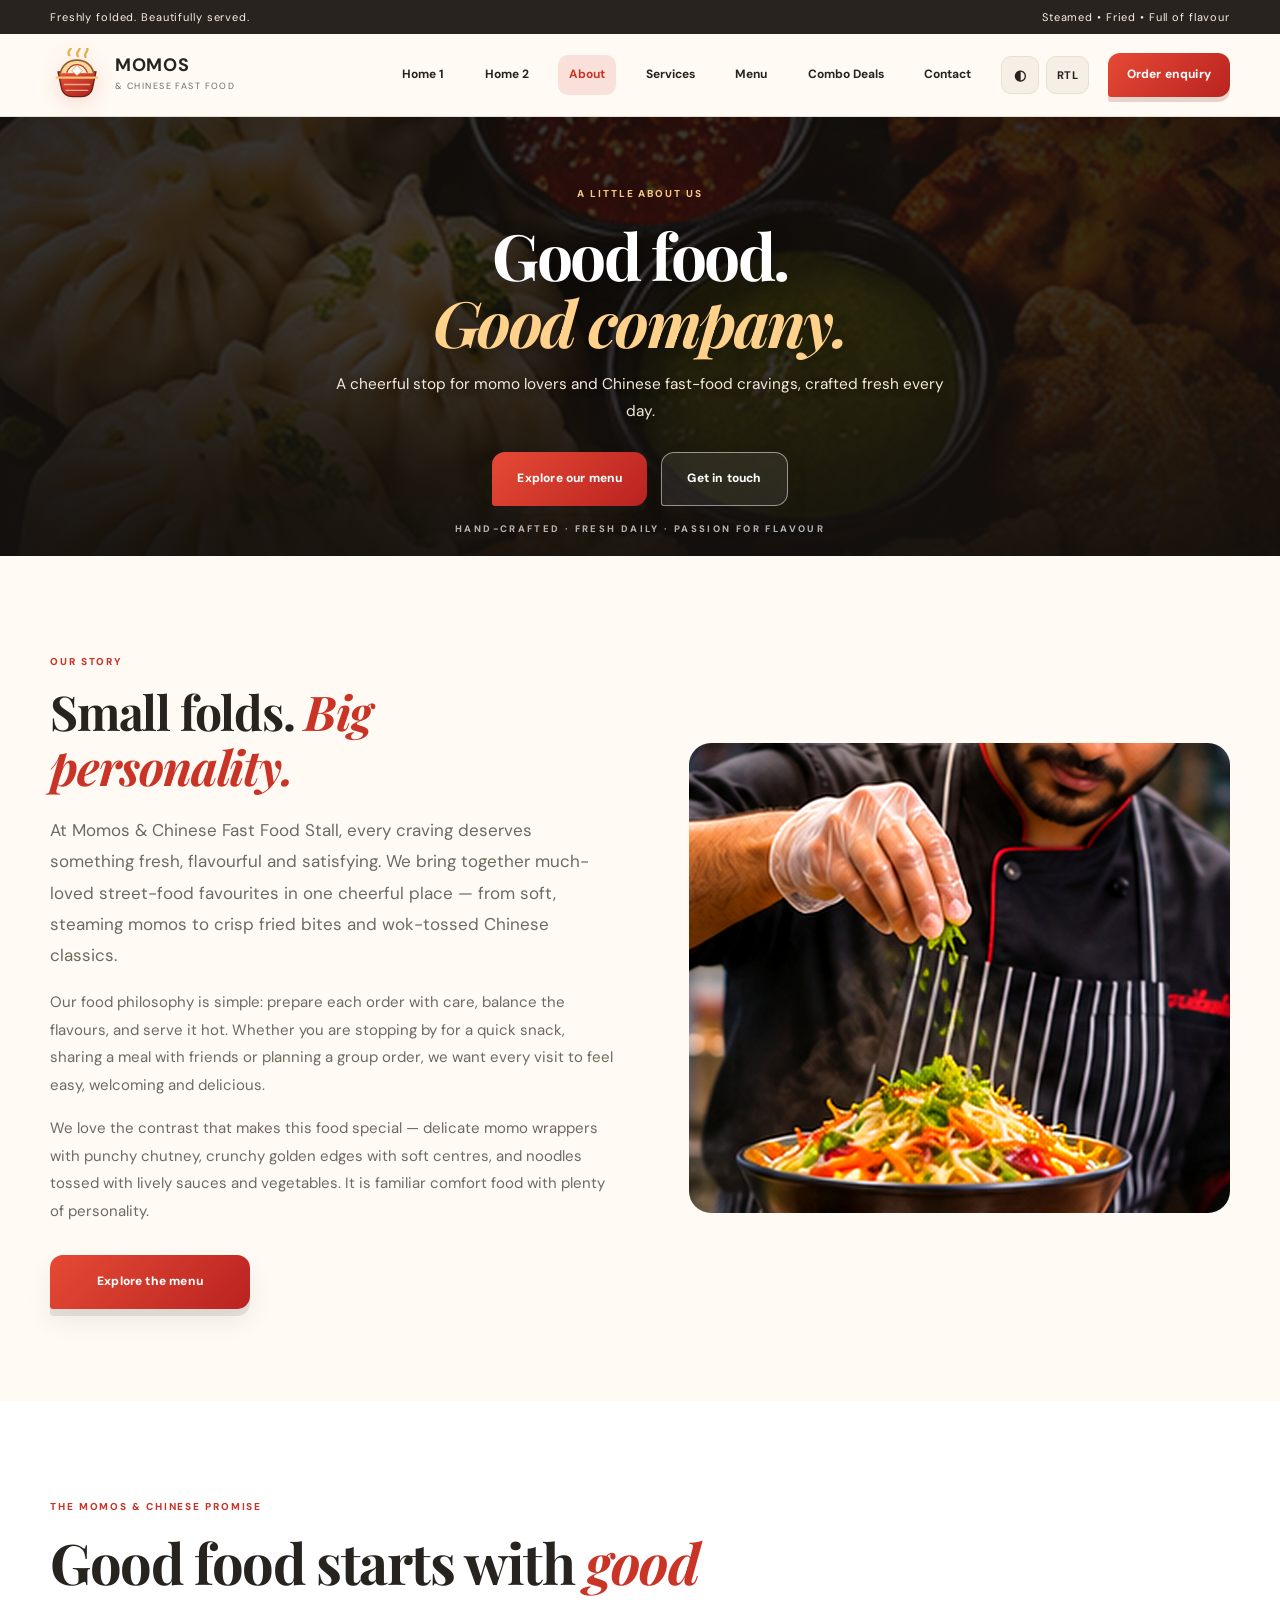
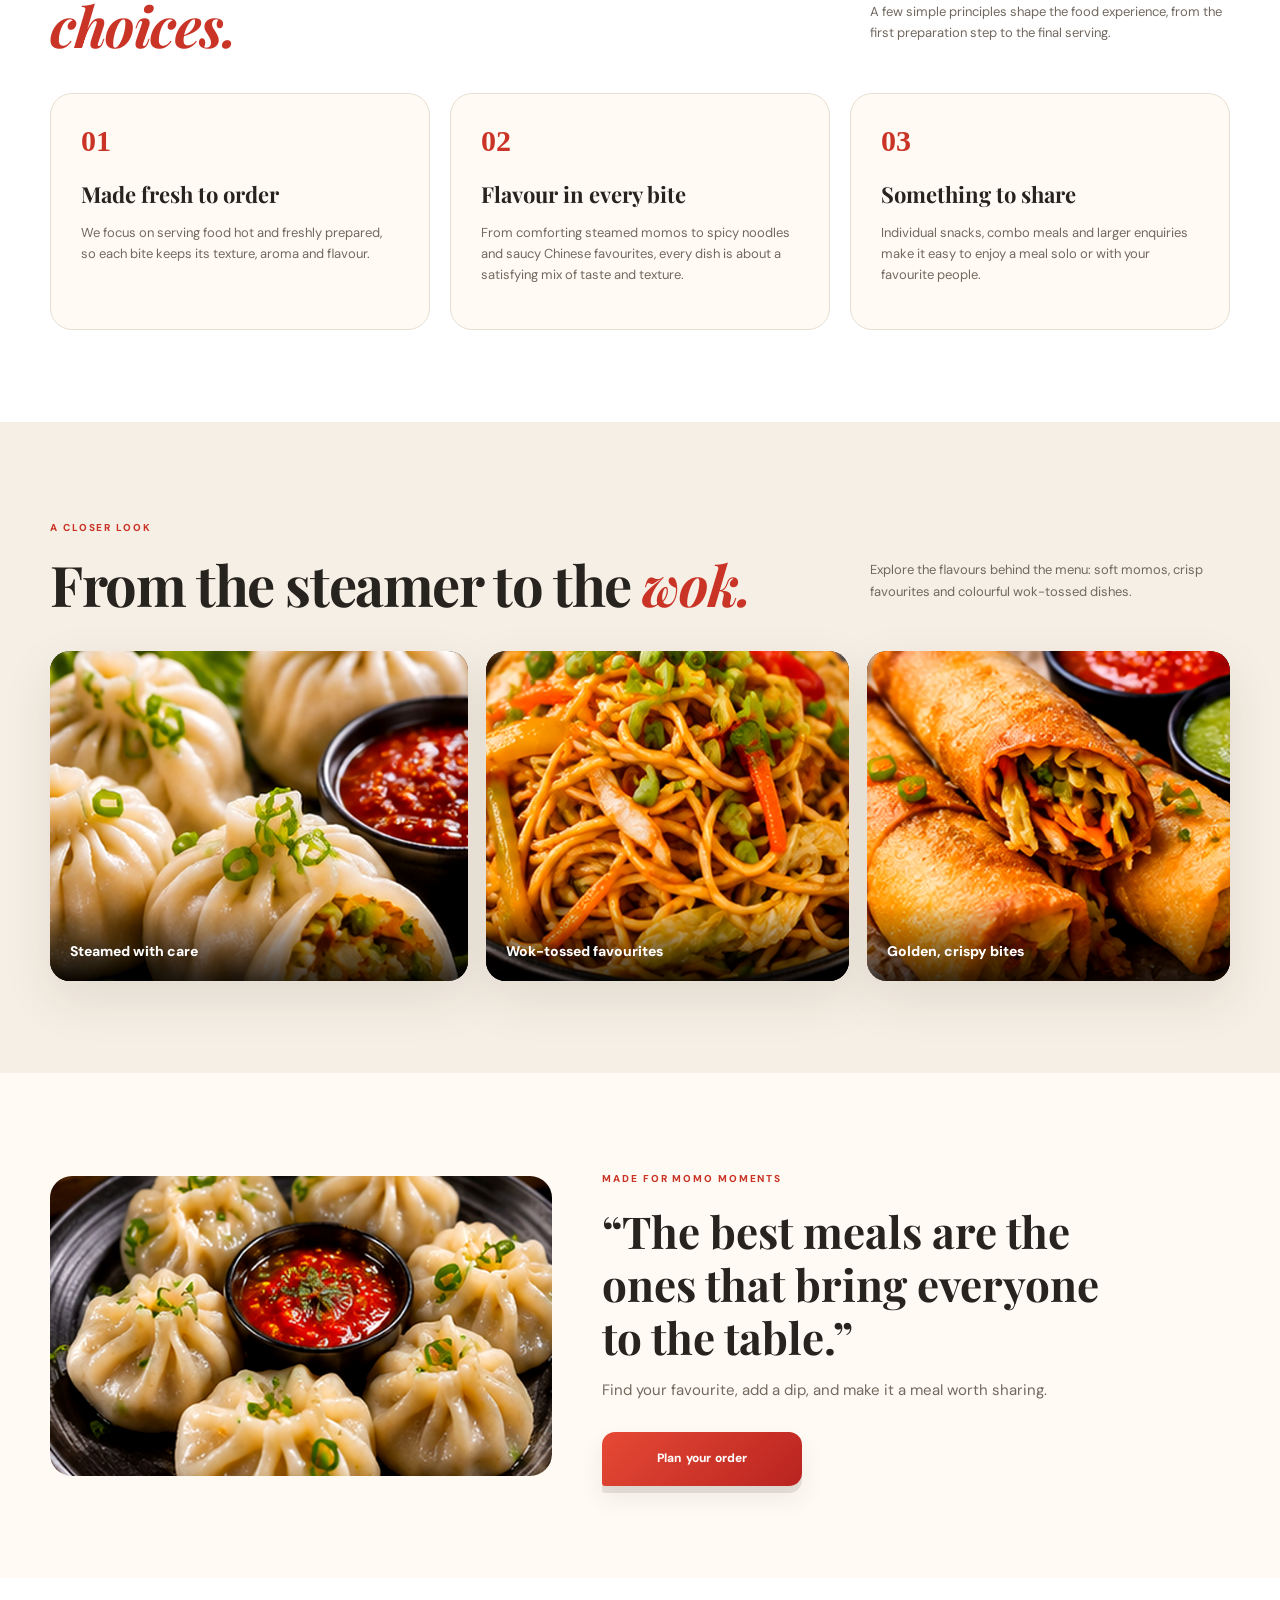
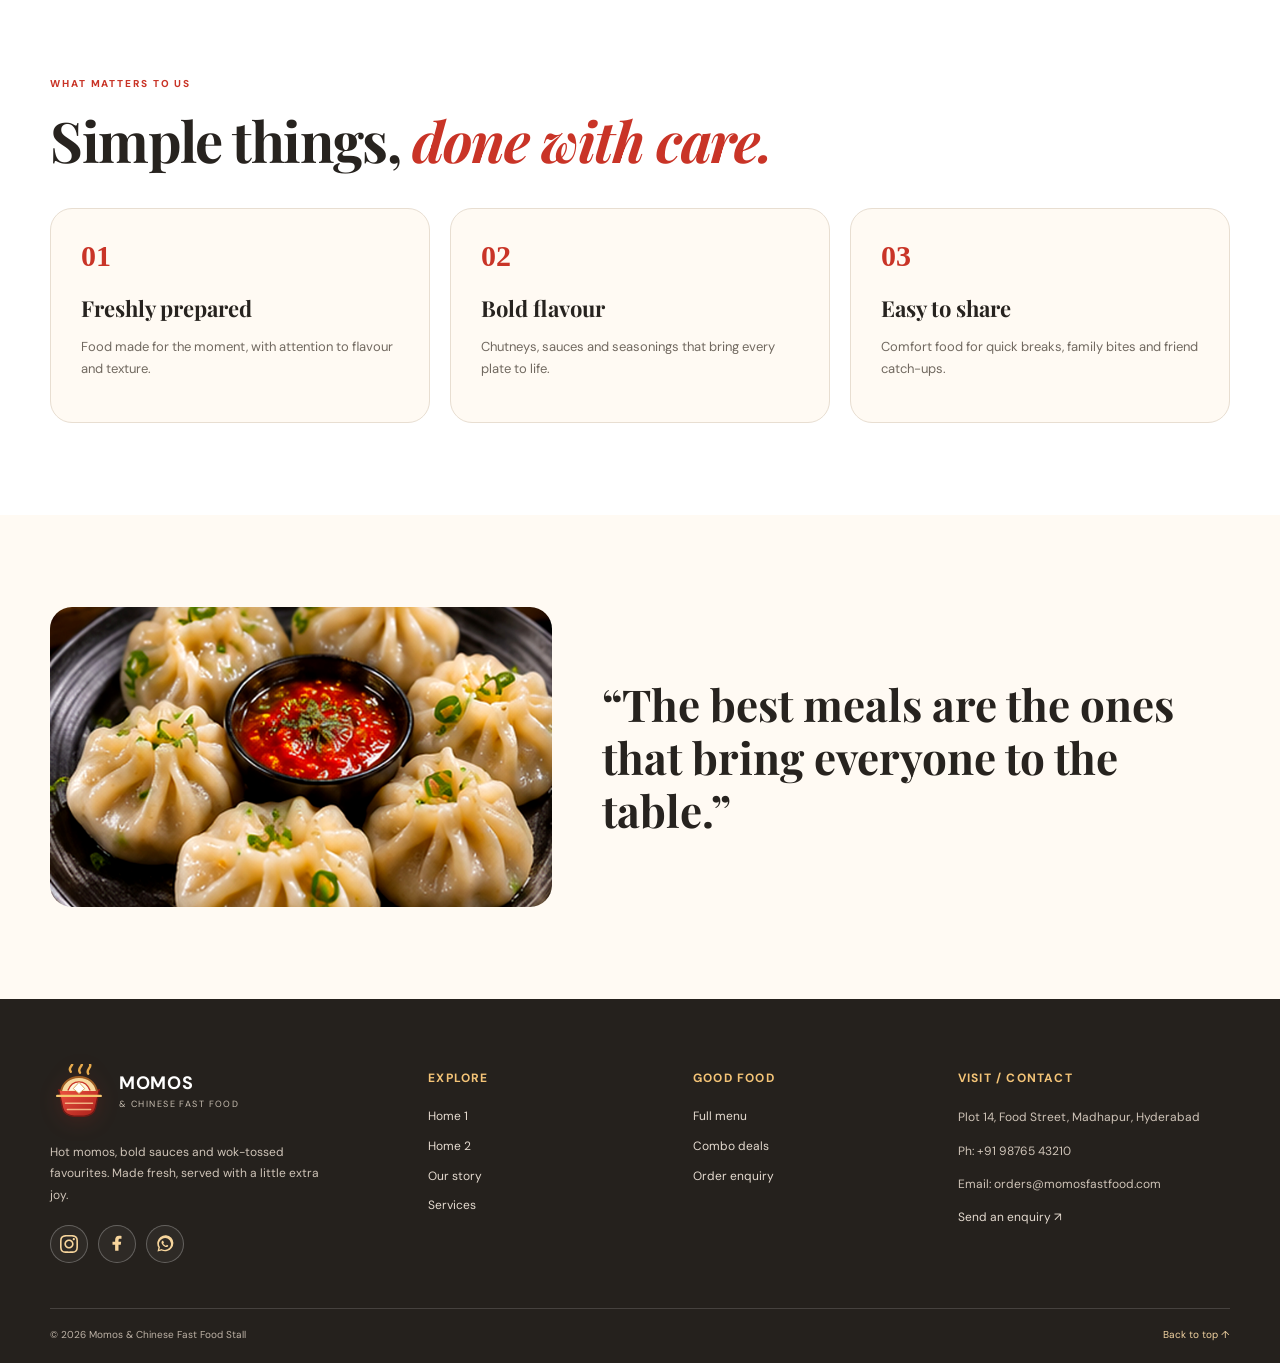
==== commit 62a8350b: "Add dipping bar to Home 1, occasions to Services, FAQ to Contact, fix Instagram icon, contact info, " ====
--- a/about.html
+++ b/about.html
@@ -167,9 +167,8 @@
                 <div class="footer-social" aria-label="Social media links"><a href="https://www.instagram.com/"
                         target="_blank" rel="noopener" aria-label="Instagram" title="Instagram"><svg viewBox="0 0 24 24"
                             aria-hidden="true">
-                            <rect x="3" y="3" width="18" height="18" rx="5" />
-                            <circle cx="12" cy="12" r="4" />
-                            <circle cx="17.5" cy="6.5" r="1" />
+                            <path
+                                d="M12 2.163c3.204 0 3.584.012 4.85.07 3.252.148 4.771 1.691 4.919 4.919.058 1.265.069 1.645.069 4.849 0 3.205-.012 3.584-.069 4.849-.149 3.225-1.664 4.771-4.919 4.919-1.266.058-1.644.07-4.85.07-3.204 0-3.584-.012-4.849-.07-3.26-.149-4.771-1.699-4.919-4.92-.058-1.265-.07-1.644-.07-4.849 0-3.204.013-3.583.07-4.849.149-3.227 1.664-4.771 4.919-4.919 1.266-.057 1.645-.069 4.849-.069zm0-2.163c-3.259 0-3.667.014-4.947.072-4.358.2-6.78 2.618-6.98 6.98-.059 1.281-.073 1.689-.073 4.948 0 3.259.014 3.668.072 4.948.2 4.358 2.618 6.78 6.98 6.98 1.281.058 1.689.072 4.948.072 3.259 0 3.668-.014 4.948-.072 4.354-.2 6.782-2.618 6.979-6.98.059-1.28.073-1.689.073-4.948 0-3.259-.014-3.667-.072-4.947-.196-4.354-2.617-6.78-6.979-6.98-1.281-.059-1.69-.073-4.949-.073zm0 5.838c-3.403 0-6.162 2.759-6.162 6.162s2.759 6.163 6.162 6.163 6.162-2.759 6.162-6.163c0-3.403-2.759-6.162-6.162-6.162zm0 10.162c-2.209 0-4-1.79-4-4 0-2.209 1.791-4 4-4s4 1.791 4 4c0 2.21-1.791 4-4 4zm6.406-11.845c-.796 0-1.441.645-1.441 1.44s.645 1.44 1.441 1.44c.795 0 1.439-.645 1.439-1.44s-.644-1.44-1.439-1.44z" />
                         </svg></a><a href="https://www.facebook.com/" target="_blank" rel="noopener"
                         aria-label="Facebook" title="Facebook"><svg viewBox="0 0 24 24" aria-hidden="true">
                             <path
@@ -190,8 +189,9 @@
             </div>
             <div>
                 <h4>Visit / Contact</h4>
-                <p>Freshly prepared, made to order.</p><a href="contact.html#order-form">Send an enquiry ↗</a>
-                <p class="footer-note">Add your verified address and phone number before publishing.</p>
+                <p>Plot 14, Food Street, Madhapur, Hyderabad</p>
+                <p>Ph: <a href="tel:+919876543210">+91 98765 43210</a></p>
+                <p>Email: <a href="mailto:orders@momosfastfood.com">orders@momosfastfood.com</a></p><a href="contact.html#order-form">Send an enquiry ↗</a>
             </div>
         </div>
         <div class="container footer-bottom"><span>© <span id="year"></span> Momos & Chinese Fast Food Stall</span><a
--- a/assets/style.css
+++ b/assets/style.css
@@ -12,7 +12,11 @@
 .service-grid{display:grid;grid-template-columns:repeat(3,1fr);gap:22px}.service-card{border:1px solid var(--line);background:var(--surface);border-radius:var(--radius);overflow:hidden}.service-card img{width:100%;height:250px;object-fit:cover}.service-card>div{padding:25px}.service-card .text-link{margin-top:20px}.service-banner{background:#29231f;color:white}.service-banner-inner img{width:100%;height:380px;object-fit:cover;border-radius:var(--radius)}.service-banner h2,.service-banner p{color:white}.service-banner p{max-width:450px;color:#d9d0c5}
 .menu-intro{display:flex;justify-content:space-between;gap:30px;align-items:end;margin-bottom:25px}.menu-intro p{max-width:410px;color:var(--muted);font-size:13px}.filter-row{display:flex;gap:9px;flex-wrap:wrap;margin:25px 0 45px}.filter-btn{border:1px solid var(--line);background:var(--surface);color:var(--ink);border-radius:999px;padding:10px 18px;font-size:11px;font-weight:800;cursor:pointer}.filter-btn.active,.filter-btn:hover{background:var(--red);border-color:var(--red);color:white}.menu-category{margin:0 0 48px;scroll-margin-top:110px}.menu-category h3{font:700 28px "Playfair Display";margin:8px 0 20px}.menu-grid{display:grid;grid-template-columns:repeat(2,1fr);gap:16px}.menu-item{display:grid;grid-template-columns:125px 1fr;gap:17px;align-items:center;padding:13px;background:var(--surface);border:1px solid var(--line);border-radius:17px}.menu-item img{width:125px;height:112px;object-fit:cover;border-radius:12px}.item-title{display:flex;justify-content:space-between;gap:12px;align-items:start}.item-title h4{font-size:14px;margin:0}.item-title b{font-size:10px;color:var(--red);white-space:nowrap}.menu-item p{font-size:11px;color:var(--muted);margin:8px 0 0}.menu-bottom-cta{display:flex;align-items:center;justify-content:center;gap:20px;padding:25px;background:var(--surface-2);border-radius:var(--radius)}.menu-bottom-cta p{font-weight:800}
 .combo-cards{display:grid;grid-template-columns:repeat(3,1fr);gap:22px}.combo-card{background:var(--surface);border:1px solid var(--line);border-radius:var(--radius);overflow:hidden}.combo-card.featured{transform:translateY(-10px);box-shadow:var(--shadow);border-color:var(--gold)}.combo-card img{width:100%;height:245px;object-fit:cover}.combo-card-body{padding:25px}.combo-card .btn{margin-top:20px}.combo-bottom{background:var(--green);color:white}.combo-bottom-inner{display:flex;align-items:center;justify-content:space-between;gap:30px}.combo-bottom h2,.combo-bottom p{color:white}.combo-bottom p{color:#e1ece3}
-.contact-layout{display:grid;grid-template-columns:.9fr 1.1fr;gap:60px;align-items:start}.contact-copy h2{margin-top:12px}.contact-copy>p{color:var(--muted);line-height:1.85}.contact-copy>img{width:100%;height:260px;object-fit:cover;border-radius:var(--radius);margin-top:25px}.contact-info{display:grid;gap:15px;margin-top:28px}.contact-info div{display:grid;gap:4px;padding-inline-start:15px;border-inline-start:3px solid var(--red)}.contact-info b{font-size:10px;letter-spacing:.12em}.contact-info span{font-size:12px;color:var(--muted)}.order-form{background:var(--surface);border:1px solid var(--line);box-shadow:var(--shadow);padding:32px;border-radius:var(--radius)}.order-form h3{font:700 27px "Playfair Display";margin:8px 0 22px}.order-form label{display:grid;gap:7px;font-size:11px;font-weight:800;margin:0 0 15px}.order-form input,.order-form select,.order-form textarea{width:100%;padding:12px 13px;border:1px solid var(--line);border-radius:10px;background:var(--bg);color:var(--ink);outline:none}.order-form input:focus,.order-form select:focus,.order-form textarea:focus{border-color:var(--red);box-shadow:0 0 0 3px #c9342718}.form-row{display:grid;grid-template-columns:1fr 1fr;gap:14px}.form-submit{width:100%}.form-note{font-size:10px;color:var(--muted)}.form-result{margin-top:20px;padding:18px;background:var(--surface-2);border-radius:14px}.form-result textarea{margin:10px 0}.form-result span{display:block;font-size:11px;color:var(--green);margin-top:8px}
+.contact-layout{display:grid;grid-template-columns:.9fr 1.1fr;gap:60px;align-items:start}.contact-copy h2{margin-top:12px}.contact-copy>p{color:var(--muted);line-height:1.85}.contact-copy>img{width:100%;height:260px;object-fit:cover;border-radius:var(--radius);margin-top:25px}.contact-info{display:grid;gap:15px;margin-top:28px}.contact-info div{display:grid;gap:4px;padding-inline-start:15px;border-inline-start:3px solid var(--red)}.contact-info b{font-size:10px;letter-spacing:.12em}.contact-info span{font-size:12px;color:var(--muted)}.contact-info .contact-val{font-size:13px;font-weight:700;color:var(--ink);margin-top:2px}.contact-info .contact-val a{color:var(--red);text-decoration:none}.contact-info .contact-val a:hover{text-decoration:underline}.contact-info .contact-sub{font-size:11px;color:var(--muted);font-style:italic}
+.faq-section{background:var(--surface-2)}.faq-accordion{display:grid;gap:14px;max-width:880px;margin-inline:auto}.faq-item{border:1px solid var(--line);border-radius:16px;background:var(--surface);overflow:hidden;transition:border-color .25s,box-shadow .25s}.faq-item:hover{border-color:var(--gold)}.faq-item[open]{border-color:var(--red);box-shadow:0 12px 30px rgba(45,30,20,.07)}.faq-question{display:flex;justify-content:space-between;align-items:center;padding:18px 24px;cursor:pointer;font-weight:700;font-size:15px;color:var(--ink);list-style:none;user-select:none;gap:16px}.faq-question::-webkit-details-marker{display:none}.faq-icon{display:inline-grid;place-items:center;width:28px;height:28px;flex-shrink:0;border-radius:50%;background:var(--surface-2);color:var(--ink);font-size:17px;line-height:1;font-weight:800;transition:transform .25s ease,background .25s,color .25s}.faq-item[open] .faq-icon{transform:rotate(45deg);background:var(--red);color:#fff}.faq-answer{padding:0 24px 20px;color:var(--muted);font-size:13.5px;line-height:1.75;border-top:1px dashed var(--line);margin-top:4px;padding-top:14px}
+.sauce-bar-section{background:var(--surface)}.sauce-grid{display:grid;grid-template-columns:repeat(4,minmax(0,1fr));gap:20px}.sauce-card{background:var(--bg);border:1px solid var(--line);border-radius:var(--radius);padding:26px 22px;display:flex;flex-direction:column;transition:transform .3s,box-shadow .3s,border-color .3s}.sauce-card:hover{transform:translateY(-7px);box-shadow:var(--shadow);border-color:var(--gold)}.sauce-badge{font-size:8.5px;letter-spacing:.16em;font-weight:900;color:var(--red);text-transform:uppercase;margin-bottom:12px}.sauce-icon{font-size:32px;line-height:1;margin-bottom:12px}.sauce-card h3{font:700 20px "Playfair Display",Georgia,serif;margin:0 0 10px;color:var(--ink)}.sauce-card p{font-size:12.5px;color:var(--muted);line-height:1.7;margin:0 0 16px;flex:1 1 auto}.sauce-pair{font-size:10px;font-weight:800;letter-spacing:.08em;color:var(--ink);background:var(--surface-2);padding:7px 11px;border-radius:8px;border:1px solid var(--line);margin-top:auto}
+@media(max-width:1050px){.sauce-grid{grid-template-columns:repeat(2,minmax(0,1fr))}}
+@media(max-width:560px){.sauce-grid{grid-template-columns:1fr}}.order-form{background:var(--surface);border:1px solid var(--line);box-shadow:var(--shadow);padding:32px;border-radius:var(--radius)}.order-form h3{font:700 27px "Playfair Display";margin:8px 0 22px}.order-form label{display:grid;gap:7px;font-size:11px;font-weight:800;margin:0 0 15px}.order-form input,.order-form select,.order-form textarea{width:100%;padding:12px 13px;border:1px solid var(--line);border-radius:10px;background:var(--bg);color:var(--ink);outline:none}.order-form input:focus,.order-form select:focus,.order-form textarea:focus{border-color:var(--red);box-shadow:0 0 0 3px #c9342718}.form-row{display:grid;grid-template-columns:1fr 1fr;gap:14px}.form-submit{width:100%}.form-note{font-size:10px;color:var(--muted)}.form-result{margin-top:20px;padding:18px;background:var(--surface-2);border-radius:14px}.form-result textarea{margin:10px 0}.form-result span{display:block;font-size:11px;color:var(--green);margin-top:8px}
 .footer{background:#25211d;color:#fff;padding:65px 0 20px}.footer-grid{display:grid;grid-template-columns:1.5fr 1fr 1fr 1.2fr;gap:38px}.footer .brand{color:white}.footer .brand small{color:#c9bfb2}.footer-brand p,.footer p{max-width:280px;color:#cfc4b8;font-size:12px;line-height:1.8}.footer h4{font-size:12px;letter-spacing:.1em;text-transform:uppercase;margin:5px 0 18px;color:#f4c477}.footer-grid>div:not(:first-child)>a{display:block;color:#e5dbd0;font-size:12px;margin:10px 0}.footer-grid a:hover{color:#f4c477}.footer-note{font-size:10px!important;color:#a99c8e!important}.footer-bottom{display:flex;justify-content:space-between;border-top:1px solid #ffffff26;padding-top:18px;margin-top:45px;color:#bdb2a6;font-size:10px}.footer-bottom a{color:#f3d4a2}
 [data-reveal]{opacity:0;transform:translateY(18px);transition:opacity .6s,transform .6s}[data-reveal].visible{opacity:1;transform:none}
 html[data-theme="dark"]{color-scheme:dark;--bg:#111815;--surface:#19231d;--surface-2:#222f26;--ink:#f4f7f2;--muted:#c5d0c7;--line:#405246;--red:#ff7767;--red-dark:#e45a4b;--gold:#f0c27a;--green:#254b39;--shadow:0 18px 50px rgba(0,0,0,.28)}
@@ -61,9 +65,9 @@
 /* Premium refresh: richer type, confident buttons and editorial food layouts */
 .btn,.nav-order,.tool-btn{position:relative;isolation:isolate;overflow:hidden;letter-spacing:.015em;transition:transform .25s ease,box-shadow .25s ease,background .25s ease,border-color .25s ease}.btn{min-height:54px;padding:14px 25px;border-radius:13px 13px 13px 3px;box-shadow:0 7px 0 rgba(39,35,31,.10),0 12px 25px rgba(39,35,31,.08)}.btn::after,.nav-order::after{content:"";position:absolute;inset:0;transform:translateX(-110%);background:linear-gradient(105deg,transparent,rgba(255,255,255,.24),transparent);transition:transform .55s ease;z-index:-1}.btn:hover::after,.nav-order:hover::after{transform:translateX(110%)}.btn:hover{transform:translateY(-4px);box-shadow:0 5px 0 rgba(39,35,31,.08),0 17px 30px rgba(39,35,31,.18)}.btn-primary{background:linear-gradient(135deg,#e64a35,#b92320);color:#fff}.btn-dark{background:#29231f;color:#fff}.btn-outline{border:1px solid var(--line);background:var(--surface-2);color:var(--ink)}.nav-order{border-radius:12px 12px 12px 3px;padding:13px 19px;box-shadow:0 5px 0 rgba(125,31,25,.18)}.tool-btn{border-radius:10px;padding:9px 12px}.hero-title-premium{font-size:clamp(38px,6vw,86px)!important;line-height:.94!important;letter-spacing:-.045em!important;text-transform:uppercase;max-width:820px;text-shadow:0 8px 30px rgba(0,0,0,.35);margin:clamp(14px,2vh,22px) 0}.hero-title-premium span{font-size:.54em;letter-spacing:.12em;color:#fff;display:inline-block;margin-bottom:8px}.hero-title-premium em{display:inline-block;color:#ffd18a!important;font-style:normal;position:relative}.hero-title-premium em::after{content:"";display:block;width:68%;height:clamp(4px,.6vw,7px);background:var(--red);border-radius:8px;transform:rotate(-2deg);margin:clamp(8px,1.2vh,14px) 0 0 4px;box-shadow:0 4px 0 rgba(255,255,255,.14)}
 .premium-page-hero{min-height:clamp(360px,46vh,460px);min-height:clamp(360px,46dvh,460px)}.premium-page-hero .page-hero-content{padding:clamp(52px,7vh,80px) clamp(16px,3vw,32px) clamp(44px,5.5vh,64px)}.premium-page-hero h1{font-size:clamp(36px,5vw,72px);line-height:1.05;letter-spacing:-.04em}.premium-page-hero h1 em{color:#ffd18a!important}.premium-page-hero p{max-width:620px}.centered-actions{justify-content:center}.page-hero .hero-actions{display:flex;align-items:center;justify-content:center;gap:14px;flex-wrap:wrap;margin-top:clamp(20px,3vh,28px)}.hero-side-note{position:absolute;bottom:clamp(12px,2vh,20px);left:50%;transform:translateX(-50%);font-size:clamp(8px,.9vw,9.5px);letter-spacing:.25em;color:rgba(255,255,255,.68);font-weight:800;white-space:nowrap;pointer-events:none;z-index:3;text-transform:uppercase}.service-grid{align-items:stretch}.premium-service-card{box-shadow:0 14px 45px rgba(45,30,20,.06);transition:transform .35s,box-shadow .35s}.premium-service-card:hover{transform:translateY(-9px);box-shadow:0 25px 55px rgba(45,30,20,.14)}.service-image-wrap{position:relative;overflow:hidden}.premium-service-card .service-image-wrap img{height:265px;transition:transform .7s}.premium-service-card:hover .service-image-wrap img{transform:scale(1.06)}.service-number{position:absolute;bottom:14px;left:16px;background:#fff;color:#29231f;border-radius:8px;padding:7px 12px;font:700 15px Georgia;box-shadow:0 5px 20px #0002}.premium-service-card h3{font-size:27px}.premium-service-card>div:last-child{padding:27px}.service-points{padding:0;margin:18px 0 23px;list-style:none;display:grid;gap:8px}.service-points li{font-size:12px;color:var(--muted);padding-inline-start:22px;position:relative}.service-points li::before{content:"✳";position:absolute;inset-inline-start:0;color:var(--red)}.service-experience{background:#29231f;color:#fff;overflow:hidden}.service-experience-grid{display:grid;grid-template-columns:.9fr 1.1fr;gap:70px;align-items:center}.service-experience h2,.combo-feature-band h2{font:700 clamp(42px,5vw,65px)/1.05 "Playfair Display",Georgia,serif;letter-spacing:-.04em;color:#fff;margin:18px 0}.service-experience h2 em,.combo-feature-band h2 em{color:#f3c77f}.service-experience-copy p,.combo-feature-band p{color:#d7cec3;line-height:1.85;max-width:470px}.experience-tags{display:flex;flex-wrap:wrap;gap:9px;margin:25px 0}.experience-tags span{border:1px solid #ffffff3b;border-radius:100px;padding:8px 12px;font-size:9px;letter-spacing:.13em;color:#fff}.service-mosaic{display:grid;grid-template-columns:1.15fr .85fr;grid-template-rows:190px 190px;gap:14px;transform:rotate(2deg)}.service-mosaic img{width:100%;height:100%;object-fit:cover;border-radius:18px}.service-mosaic .mosaic-large{grid-row:span 2}.steps-grid{display:grid;grid-template-columns:repeat(3,1fr);gap:18px}.steps-grid article{padding:28px;border:1px solid var(--line);border-radius:18px;background:var(--surface);box-shadow:0 10px 35px rgba(45,30,20,.04)}.steps-grid article>b{display:grid;place-items:center;width:43px;height:43px;border-radius:12px;background:var(--red);color:#fff;font:700 14px Georgia}.steps-grid h3{font:700 22px "Playfair Display"}.steps-grid p{font-size:13px;color:var(--muted);line-height:1.8}
-.premium-combo-cards{align-items:stretch}.premium-combo-cards .combo-card{box-shadow:0 15px 45px rgba(45,30,20,.07);transition:transform .35s,box-shadow .35s}.premium-combo-cards .combo-card:hover{transform:translateY(-9px);box-shadow:0 25px 55px rgba(45,30,20,.15)}.premium-combo-cards .combo-card.featured{transform:translateY(-12px);border:1px solid var(--gold)}.premium-combo-cards .combo-card.featured:hover{transform:translateY(-18px)}.combo-image{height:255px;position:relative;overflow:hidden}.combo-image img{height:100%;transition:transform .7s}.combo-card:hover .combo-image img{transform:scale(1.06)}.combo-index{position:absolute;left:16px;top:16px;background:#fff;color:#29231f;border-radius:8px;padding:7px 11px;font-size:9px;font-weight:900;letter-spacing:.13em}.combo-ribbon{position:absolute;right:0;bottom:16px;background:var(--red);color:#fff;padding:8px 13px;font-size:9px;font-weight:900;letter-spacing:.12em}.combo-card-body{padding:27px}.combo-card h3{font-size:27px}.combo-includes{display:grid;gap:5px;border-top:1px solid var(--line);padding-top:16px;margin-top:18px;margin-bottom:5px}.combo-includes b{font-size:9px;letter-spacing:.16em;color:var(--red)}.combo-includes span{font-size:11px;color:var(--muted)}.combo-feature-band{background:#29231f;color:white}.combo-feature-grid{display:grid;grid-template-columns:1fr 1fr;gap:70px;align-items:center}.combo-feature-images{position:relative;min-height:440px}.combo-feature-images img{position:absolute;object-fit:cover;border-radius:20px;box-shadow:0 20px 45px #0005}.combo-feature-images img:first-child{width:78%;height:390px;left:0;top:0}.combo-feature-images img:last-child{width:48%;height:210px;right:0;bottom:0;border:8px solid #29231f}.combo-perks{display:grid;gap:12px;margin:25px 0}.combo-perks span{display:flex;align-items:center;gap:14px;color:#eee5da;font-size:13px}.combo-perks b{color:#f2c57d;font:700 17px Georgia}.occasion-grid{display:grid;grid-template-columns:repeat(3,1fr);gap:20px}.occasion-grid article{border-radius:18px;overflow:hidden;background:var(--surface);border:1px solid var(--line)}.occasion-grid img{width:100%;height:220px;object-fit:cover}.occasion-grid article>div{padding:20px}.occasion-grid h3{font:700 22px "Playfair Display";margin:0 0 7px}.occasion-grid p{font-size:12px;color:var(--muted);margin:0;line-height:1.7}
+.premium-combo-cards{align-items:stretch}.premium-combo-cards .combo-card{box-shadow:0 15px 45px rgba(45,30,20,.07);transition:transform .35s,box-shadow .35s}.premium-combo-cards .combo-card:hover{transform:translateY(-9px);box-shadow:0 25px 55px rgba(45,30,20,.15)}.premium-combo-cards .combo-card.featured{border:2px solid var(--gold);box-shadow:0 16px 45px rgba(231,170,76,.18)}.premium-combo-cards .combo-card.featured:hover{transform:translateY(-7px);box-shadow:0 24px 55px rgba(231,170,76,.24)}.combo-image{height:255px;position:relative;overflow:hidden}.combo-image img{height:100%;transition:transform .7s}.combo-card:hover .combo-image img{transform:scale(1.06)}.combo-index{position:absolute;left:16px;top:16px;background:#fff;color:#29231f;border-radius:8px;padding:7px 11px;font-size:9px;font-weight:900;letter-spacing:.13em}.combo-ribbon{position:absolute;right:0;bottom:16px;background:var(--red);color:#fff;padding:8px 13px;font-size:9px;font-weight:900;letter-spacing:.12em}.combo-card-body{padding:27px}.combo-card h3{font-size:27px}.combo-includes{display:grid;gap:5px;border-top:1px solid var(--line);padding-top:16px;margin-top:18px;margin-bottom:5px}.combo-includes b{font-size:9px;letter-spacing:.16em;color:var(--red)}.combo-includes span{font-size:11px;color:var(--muted)}.combo-feature-band{background:#29231f;color:white}.combo-feature-grid{display:grid;grid-template-columns:1fr 1fr;gap:70px;align-items:center}.combo-feature-images{position:relative;min-height:440px}.combo-feature-images img{position:absolute;object-fit:cover;border-radius:20px;box-shadow:0 20px 45px #0005}.combo-feature-images img:first-child{width:78%;height:390px;left:0;top:0}.combo-feature-images img:last-child{width:48%;height:210px;right:0;bottom:0;border:8px solid #29231f}.combo-perks{display:grid;gap:12px;margin:25px 0}.combo-perks span{display:flex;align-items:center;gap:14px;color:#eee5da;font-size:13px}.combo-perks b{color:#f2c57d;font:700 17px Georgia}.occasion-grid{display:grid;grid-template-columns:repeat(3,1fr);gap:20px}.occasion-grid article{border-radius:18px;overflow:hidden;background:var(--surface);border:1px solid var(--line)}.occasion-grid img{width:100%;height:220px;object-fit:cover}.occasion-grid article>div{padding:20px}.occasion-grid h3{font:700 22px "Playfair Display";margin:0 0 7px}.occasion-grid p{font-size:12px;color:var(--muted);margin:0;line-height:1.7}
 .location-section{background:var(--surface-2)}.map-panel{display:grid;grid-template-columns:1.5fr .7fr;border:1px solid var(--line);border-radius:22px;overflow:hidden;background:var(--surface);box-shadow:var(--shadow)}.map-frame{min-height:390px;background:#e9e2d8}.map-frame iframe{width:100%;height:100%;min-height:390px;border:0;display:block;filter:saturate(.8)}.map-caption{padding:34px;display:flex;flex-direction:column;align-items:flex-start;justify-content:center}.map-pin{display:grid;place-items:center;width:48px;height:48px;background:#f9e7df;color:var(--red);border-radius:15px;font-size:25px;margin-bottom:18px}.map-caption b{font:700 22px "Playfair Display"}.map-caption p{font-size:13px;color:var(--muted);line-height:1.8;margin:10px 0 20px}
-html[data-theme="dark"] .premium-service-card,html[data-theme="dark"] .steps-grid article,html[data-theme="dark"] .occasion-grid article{background:var(--surface);border-color:var(--line)}html[data-theme="dark"] .service-points li,html[data-theme="dark"] .combo-includes span{color:#c7c9c2}html[data-theme="dark"] .btn-outline{background:#252d28;color:#f5f1e8;border-color:#46534a}html[data-theme="dark"] .map-panel{background:var(--surface)}html[data-theme="dark"] .map-pin{background:#452b26;color:#ff9b83}html[dir="rtl"] .service-number,html[dir="rtl"] .combo-index{left:auto;right:16px}html[dir="rtl"] .combo-ribbon{right:auto;left:0}html[dir="rtl"] .service-mosaic{transform:rotate(-2deg)}
+html[data-theme="dark"] .premium-service-card,html[data-theme="dark"] .steps-grid article,html[data-theme="dark"] .occasion-grid article{background:var(--surface);border-color:var(--line)}html[data-theme="dark"] .service-points li,html[data-theme="dark"] .combo-includes span{color:#c7c9c2}html[data-theme="dark"] .btn-outline{background:#252d28;color:#f5f1e8;border-color:#46534a}html[data-theme="dark"] .map-panel{background:var(--surface)}html[data-theme="dark"] .map-pin{background:#452b26;color:#ff9b83}html[data-theme="dark"] .faq-item{background:var(--surface);border-color:var(--line)}html[data-theme="dark"] .faq-icon{background:var(--surface-2);color:var(--ink)}html[data-theme="dark"] .sauce-card{background:var(--surface);border-color:var(--line)}html[data-theme="dark"] .sauce-pair{background:var(--surface-2);border-color:var(--line);color:var(--ink)}html[dir="rtl"] .service-number,html[dir="rtl"] .combo-index{left:auto;right:16px}html[dir="rtl"] .combo-ribbon{right:auto;left:0}html[dir="rtl"] .service-mosaic{transform:rotate(-2deg)}
 @media(max-width:850px){.service-experience-grid,.combo-feature-grid{grid-template-columns:1fr;gap:40px}.premium-combo-cards .combo-card.featured,.premium-combo-cards .combo-card.featured:hover{transform:none}.steps-grid{grid-template-columns:1fr 1fr}.map-panel{grid-template-columns:1fr}.map-frame,.map-frame iframe{min-height:320px}}
 @media(max-width:560px){.hero-title-premium{font-size:clamp(32px,8.5vw,46px)!important}.hero-title-premium span{font-size:.5em}.hero-title-premium em::after{height:4px;margin-top:8px}.premium-page-hero{min-height:clamp(300px,38vh,360px);min-height:clamp(300px,38dvh,360px)}.premium-page-hero .page-hero-content{padding:34px 16px 42px}.premium-page-hero h1{font-size:clamp(28px,8.2vw,38px)}.centered-actions{align-items:stretch}.hero-side-note{font-size:7px;letter-spacing:.16em;bottom:8px}.service-mosaic{grid-template-rows:140px 140px;gap:9px}.steps-grid,.occasion-grid{grid-template-columns:1fr}.combo-feature-images{min-height:330px}.combo-feature-images img:first-child{height:290px}.combo-feature-images img:last-child{height:150px}.map-caption{padding:25px}.map-frame,.map-frame iframe{min-height:280px}.btn{min-height:52px}}
 
@@ -109,7 +113,7 @@
 .brand b{letter-spacing:.035em;font-size:18px}
 .footer-social{display:flex;align-items:center;gap:10px;margin-top:18px}
 .footer-social a{width:38px;height:38px;border:1px solid #ffffff42;border-radius:50%;display:grid;place-items:center;color:#f7d59c;background:#ffffff0b;transition:transform .25s,background .25s,border-color .25s,color .25s}
-.footer-social svg{width:17px;height:17px;fill:currentColor;stroke:currentColor;stroke-width:1.7}
+.footer-social svg{width:18px;height:18px;fill:currentColor;stroke:none}
 .footer-social a:hover,.footer-social a:focus-visible{background:var(--red);border-color:var(--red);color:#fff;transform:translateY(-4px)}
 /* Make navigation hover states high contrast in both themes. */
 .main-nav>a:not(.nav-order){display:inline-flex;align-items:center;justify-content:center;min-height:40px;padding:9px 11px!important;border-radius:10px;color:var(--ink)!important;opacity:1!important;transition:color .2s,background .2s,transform .2s}
@@ -130,8 +134,10 @@
 /* Equal-height cards and consistently aligned action buttons. */
 .service-grid,.combo-cards{align-items:stretch}
 .premium-service-card,.combo-card{display:flex;flex-direction:column;height:100%}
-.premium-service-card>div:last-child,.combo-card-body{display:flex;flex-direction:column;flex:1}
-.premium-service-card .btn,.combo-card-body>.btn{margin-top:auto;align-self:flex-start;min-width:190px}
+.premium-service-card>div:last-child,.combo-card-body{display:flex;flex-direction:column;flex:1 1 auto}
+.combo-includes{margin-top:auto!important;margin-bottom:18px!important}
+.combo-card-body>.btn{margin-top:0!important;width:100%!important;min-width:0;text-align:center;justify-content:center}
+.premium-service-card .btn{margin-top:auto;align-self:flex-start;min-width:190px}
 .service-points{margin-bottom:25px}
 .food-card,.service-card,.combo-card,.steps-grid article,.occasion-grid article{min-width:0}
 img{max-width:100%}
